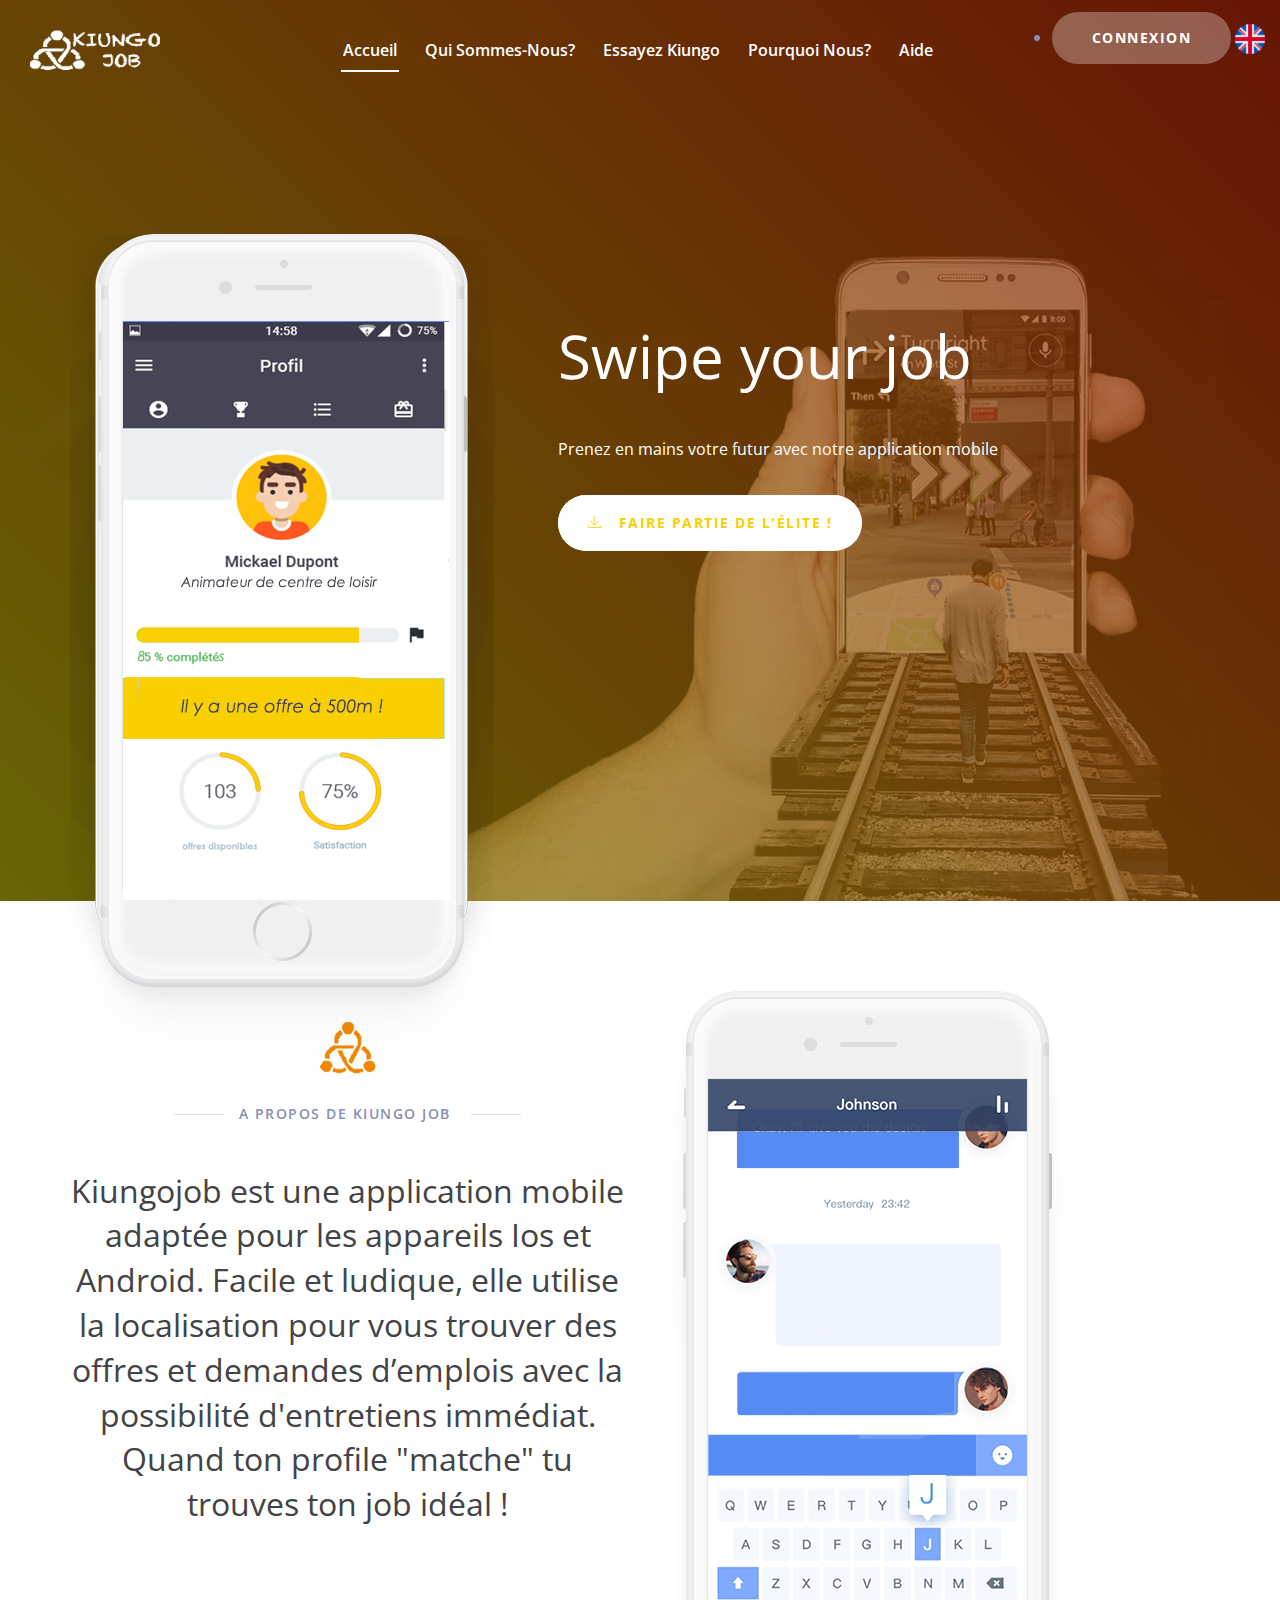
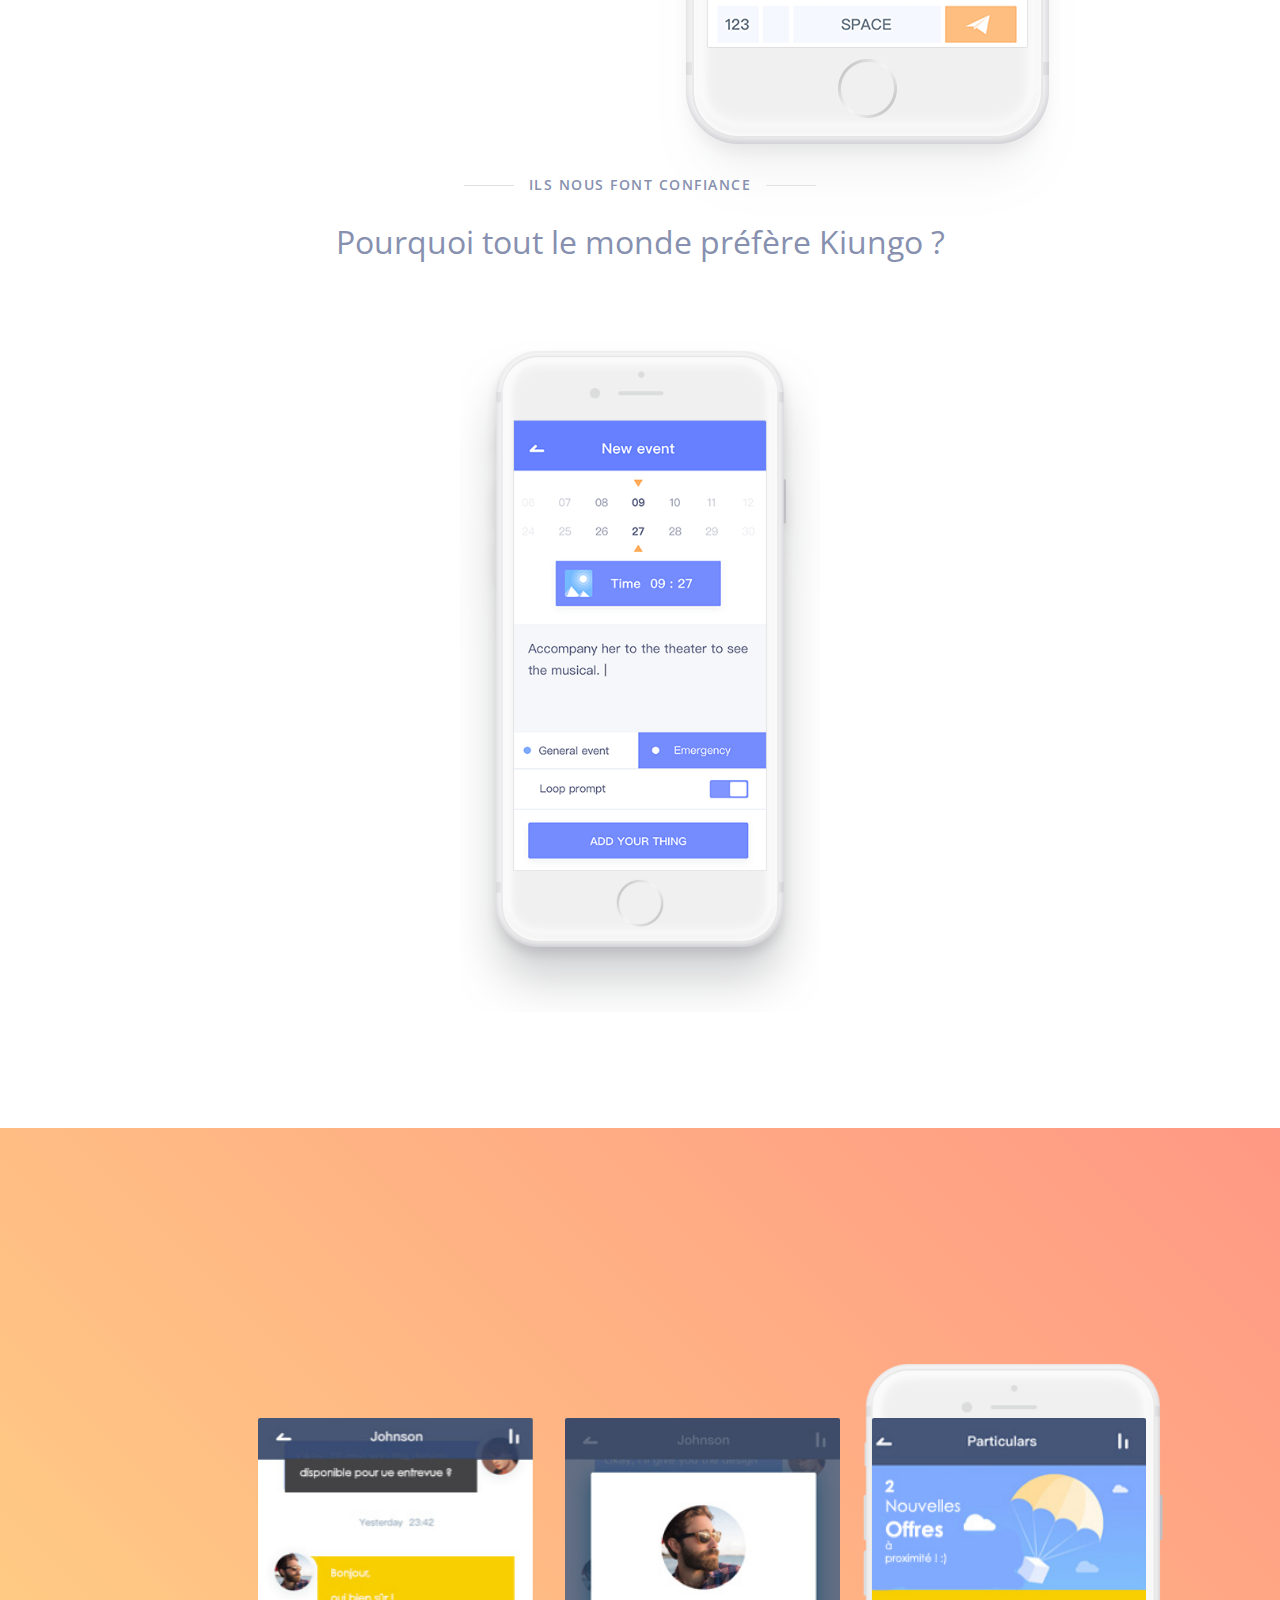
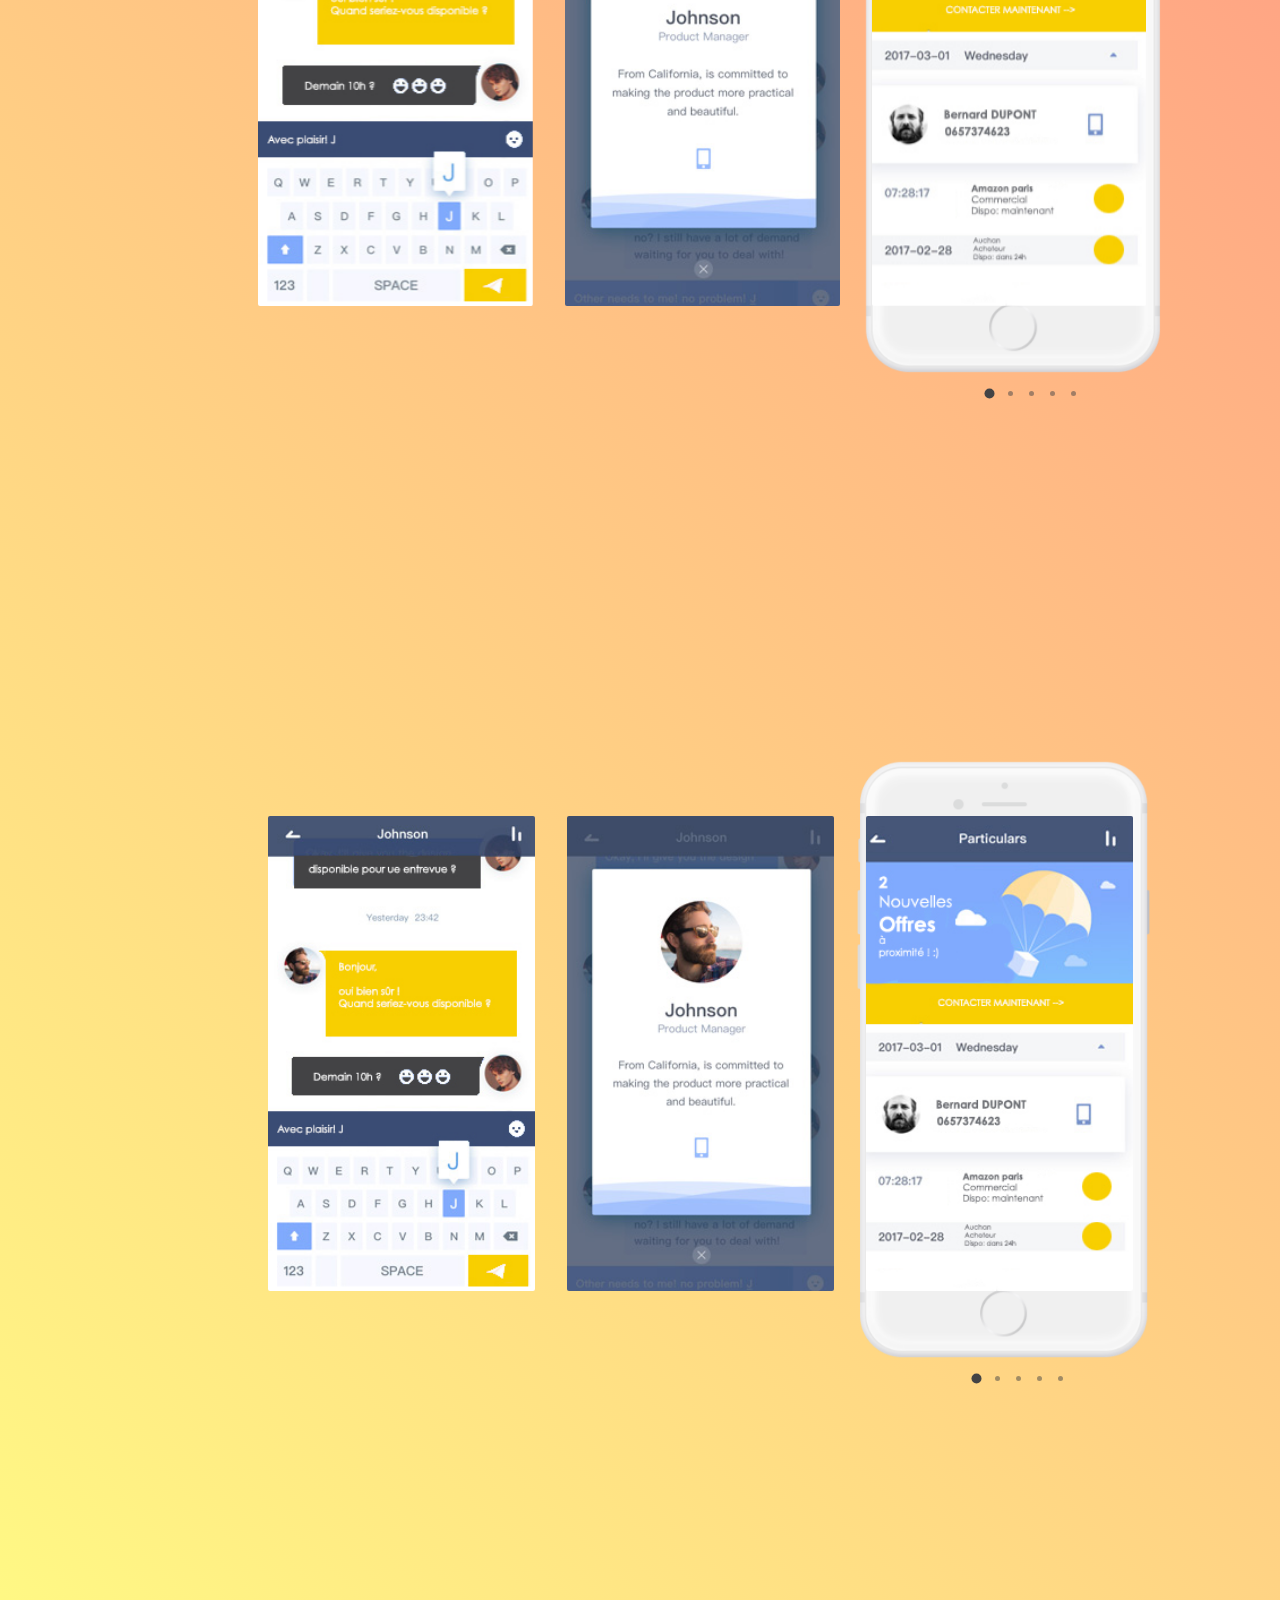
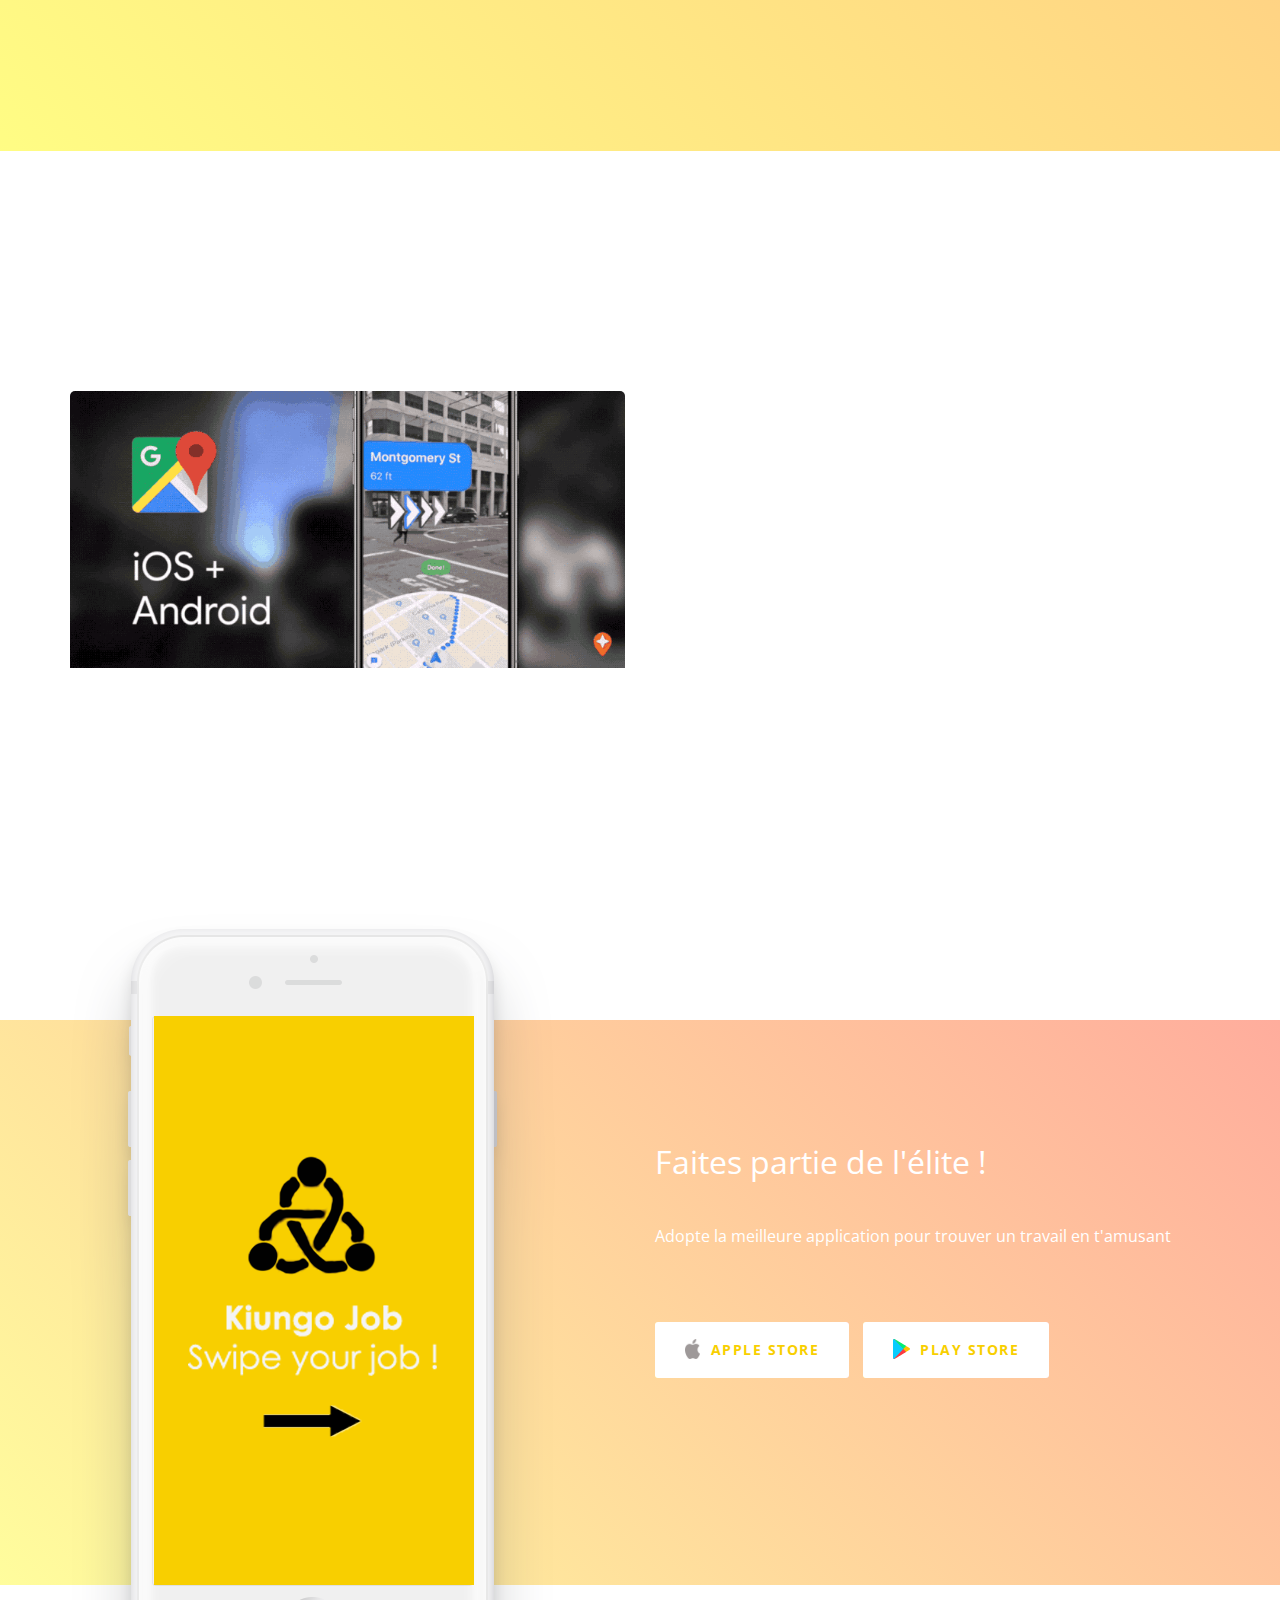
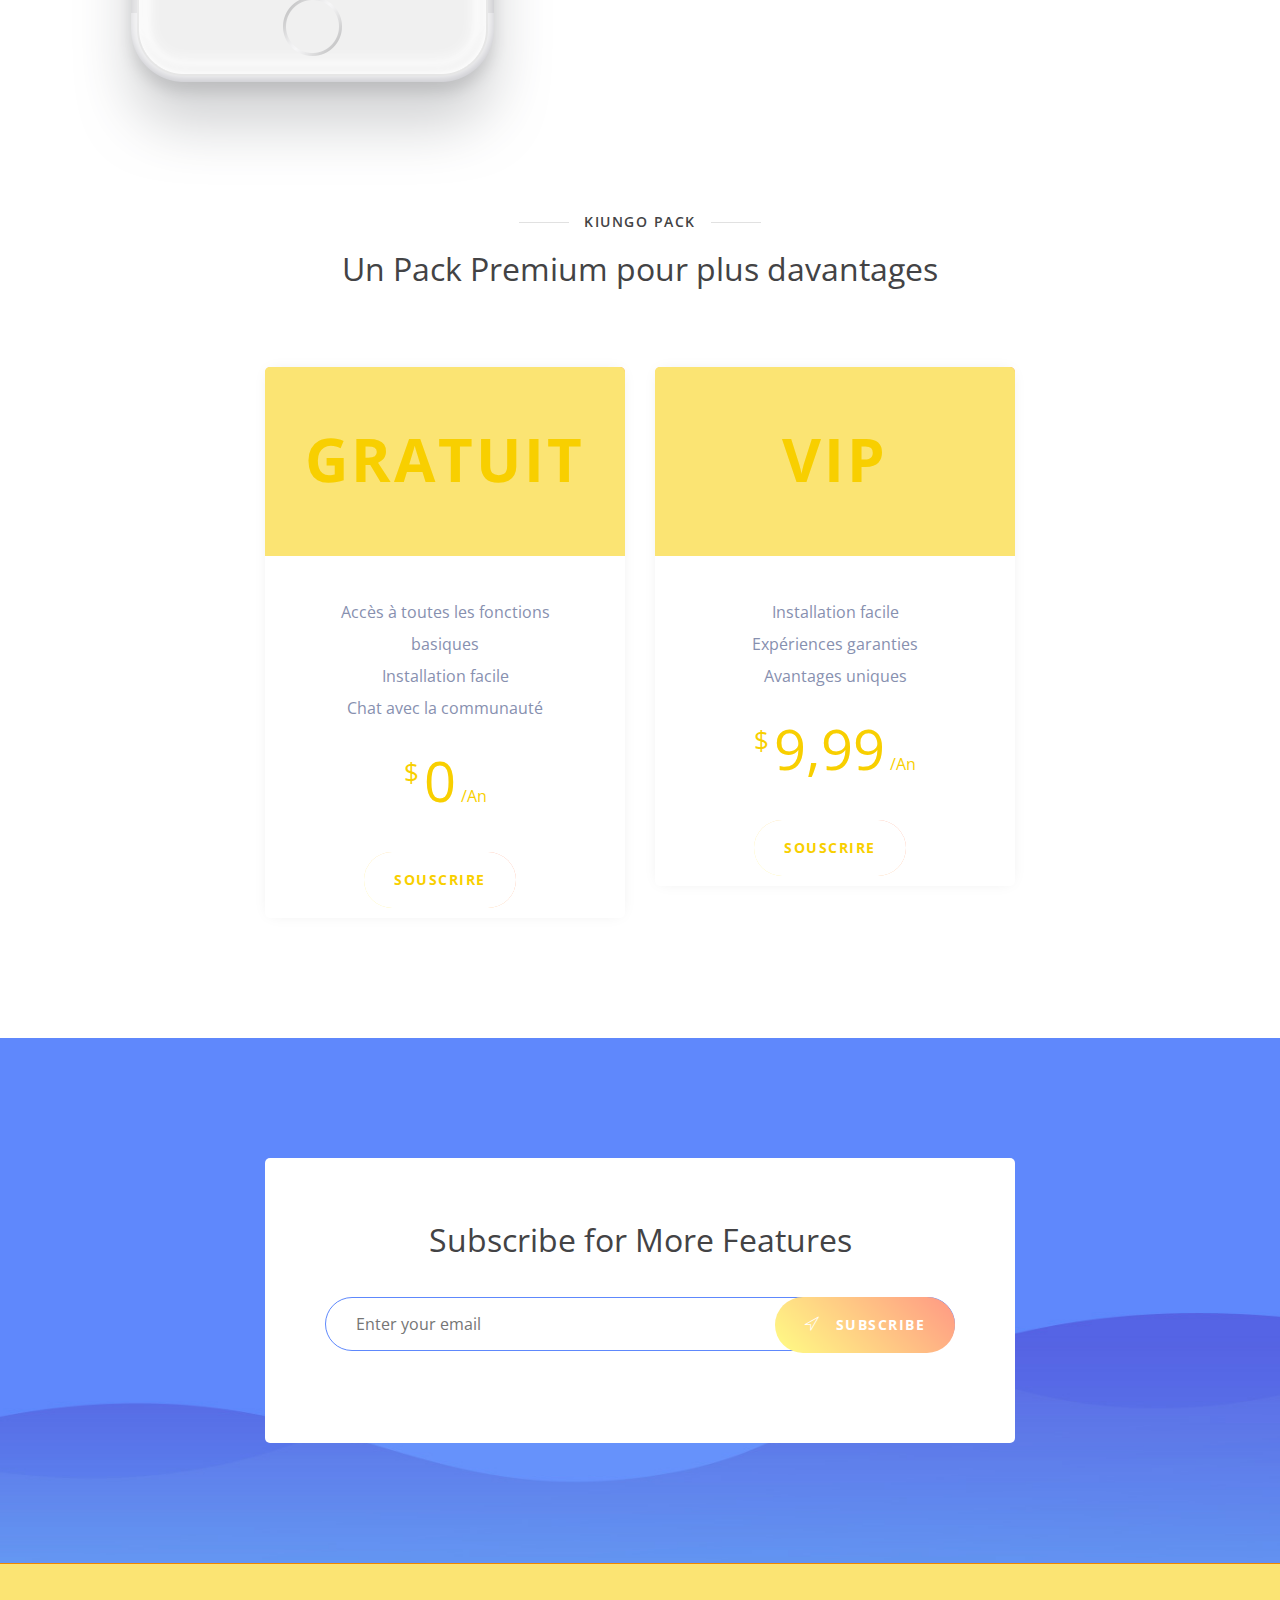
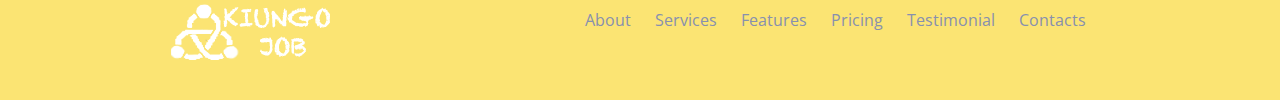
==== index.html @ 90caf76e "changes" ====
<!doctype html>
<html class="no-js" lang="zxx">

	<head>
		<meta charset="utf-8">
		<meta name="author" content="Sumon Rahman">
		<meta name="description" content="">
		<meta name="keywords" content="HTML,CSS,XML,JavaScript">
		<meta http-equiv="x-ua-compatible" content="ie=edge">
		<meta name="viewport" content="width=device-width, initial-scale=1.0">
		<!-- Title -->
		<title>Appy App Landing Template.</title>
		<!-- Place favicon.ico in the root directory -->
		<link rel="apple-touch-icon" href="images/apple-touch-icon.png">
		<link rel="shortcut icon" type="image/ico" href="images/favicon.ico" />
		<!-- Plugin-CSS -->
		<link rel="stylesheet" href="css/bootstrap.min.css">
		<link rel="stylesheet" href="css/owl.carousel.min.css">
		<link rel="stylesheet" href="css/linearicons.css">
		<link rel="stylesheet" href="css/magnific-popup.css">
		<link rel="stylesheet" href="css/animate.css">
		<!-- Main-Stylesheets -->
		<link rel="stylesheet" href="css/normalize.css">
		<link rel="stylesheet" href="styleV2.css">
		<link rel="stylesheet" href="css/responsive.css">
		<link rel="stylesheet" href="https://use.fontawesome.com/releases/v5.8.1/css/all.css" integrity="sha384-50oBUHEmvpQ+1lW4y57PTFmhCaXp0ML5d60M1M7uH2+nqUivzIebhndOJK28anvf" crossorigin="anonymous">

		<script src="js/vendor/modernizr-2.8.3.min.js"></script>
		<!--[if lt IE 9]>
<script src="//oss.maxcdn.com/html5shiv/3.7.2/html5shiv.min.js"></script>
<script src="//oss.maxcdn.com/respond/1.4.2/respond.min.js"></script>
<![endif]-->
	</head>

	<body data-spy="scroll" data-target=".mainmenu-area">
		<!-- Preloader-content -->
		<div class="preloader">
			<span><i class="lnr lnr-sun"></i></span>
		</div>
		<!-- MainMenu-Area -->
		<nav class="mainmenu-area" data-spy="affix" data-offset-top="200">
			<div class="container-fluid">
				<div class="navbar-header">
					<button type="button" class="navbar-toggle" data-toggle="collapse" data-target="#primary_menu">
						<span class="icon-bar"></span>
						<span class="icon-bar"></span>
						<span class="icon-bar"></span>
					</button>
					<a class="navbar-brand" href="#"><img src="images/logo.png" width=130 height=200 150px alt="Logo"></a>
				</div>
				<div class="collapse navbar-collapse" id="primary_menu">
					<ul class="nav navbar-nav mainmenu">
						<li class="active"><a href="#home_page">Accueil</a></li>
						<li><a href="#features_page">Qui sommes-nous?</a></li>
						<li><a href="#gallery_page">Essayez Kiungo</a></li>
						<li><a href="#price_page">Pourquoi nous?</a></li>
						<li><a href="#questions_page">Aide</a></li>
					</ul>
					<div class="right-button hidden-xs">
						<li><a href="#">Connexion</a>
							<img src="images/united-kingdom%E7%9A%84%E5%89%AF%E6%9C%AC.png" width=30 height=5 ></li>
					</div>
				</div>
			</div>
		</nav>
		<!-- MainMenu-Area-End -->
		<!-- Home-Area -->
		<header class="home-area overlay" id="home_page">
			<div class="container">
				<div class="row">
					<div class="col-xs-12 hidden-sm col-md-5">
						<figure class="mobile-image wow fadeInUp" data-wow-delay="0.2s">
							<img src="images/header-mobile.png" alt="">
						</figure>
					</div>
					<div class="col-xs-12 col-md-7">
						<div class="space-80 hidden-xs"></div>
						<h1 class="wow fadeInUp" data-wow-delay="0.4s"> Swipe your job </h1>
						<div class="space-20"></div>
						<div class="desc wow fadeInUp" data-wow-delay="0.6s">
							<p>Prenez en mains votre futur avec notre application mobile</p>
						</div>
						<div class="space-20"></div>
						<a href="#" class="bttn-white wow fadeInUp" data-wow-delay="0.8s"><i class="lnr lnr-download"></i> Faire partie de l'élite ! </a>
					</div>
				</div>
			</div>
		</header>
		<!-- Home-Area-End -->
		<!-- About-Area -->
		<!-- About-Area-End -->
		<!-- Progress-Area -->
		<section class="progress-area gray-bg" id="progress_page">
			<div class="container">
				<div class="row">
					<div class="col-xs-12 col-md-6">
						<div class="page-title section-padding">
							<div class="page-title text-center">
								<img src="images/about-logo.png" alt="About Logo">
								<div class="space-20"></div>
								<h5 class="title">A propos de Kiungo Job </h5>
								<div class="space-30"></div>
								<h3 class="blue-color">Kiungojob est une application mobile adaptée pour les appareils Ios et Android. 
									Facile et ludique, elle utilise la localisation pour vous trouver des offres et demandes d’emplois avec la possibilité d'entretiens immédiat.
									
									Quand ton profile "matche" tu trouves ton job idéal ! 
									
								</h3>
								<div class="space-20"></div>
							</div>
							<div class="space-10"></div>
							<div class="space-20"></div>
							<div class="desc wow fadeInUp" data-wow-delay="0.6s">
								<div class="text-center">
									<a href="#" class="bttn-default wow fadeInUp" data-wow-delay="0.8s">En savoir plus</a>
								</div>
							</div>
						</div>
					</div>
					<div class="col-xs-12 col-md-6">
						<figure class="mobile-image">
							<img src="images/progress-phone.png" alt="">
						</figure>
					</div>
				</div>
			</div>
		</section>
		<!-- Progress-Area-End -->
		
	
			
			<div class="container">
				<div class="row">
					<div class="col-xs-12 col-sm-8 col-sm-offset-2">
						<div class="page-title text-center">
							<h5 class="title">ILS NOUS FONT CONFIANCE</h5>
							<div class="space-10"></div>
							<h3>Pourquoi tout le monde préfère Kiungo ?</h3>
							<div class="space-60"></div>
						</div>
					</div>
				</div>
				<div class="row">
					<div class="col-xs-12 col-sm-6 col-md-4">
						<div class="service-box wow fadeInUp" data-wow-delay="0.2s">
							<div class="box-icon">
								<i class="lnr lnr-rocket"></i>
							</div>
							<h4>Plus rapide que l'éclair!</h4>
							<p>Kiungo Job te permet de trouver un emploi ou le futur employé de ton entreprise avec la possibilité d'entretien instantanné.</p>
						</div>
						<div class="space-60"></div>
						<div class="service-box wow fadeInUp" data-wow-delay="0.4s">
							<div class="box-icon">
								<i class="fas fa-tools"></i>
							</div>
							<h4>C'est pratique! </h4>
							<p>C'est une interface simplifiée qui permet aux entreprises et aux demandeurs d'emploi de matcher selon leur profil personnalisé !</p>
						</div>
						<div class="space-60"></div>
						<div class="service-box wow fadeInUp" data-wow-delay="0.6s">
							<div class="box-icon">
								<i class="fas fa-search-location"></i>
							</div>
							<h4>La géolocalisation</h4>
							<p>Tu t'inscris, on te géolocalise et dans les minutes qui suivent tu trouves le job qui correspond à ton souhait et à ta personnalité</p>
						</div>
						<div class="space-60"></div>
					</div>
					<div class="hidden-xs hidden-sm col-md-4">
						<figure class="mobile-image">
							<img src="images/feature-image.png" alt="Feature Photo">
						</figure>
					</div>
					<div class="col-xs-12 col-sm-6 col-md-4">
						<div class="service-box wow fadeInUp" data-wow-delay="0.2s">
							<div class="box-icon">
								<i class="lnr lnr-clock"></i>
							</div>
							<h4> Des notifications intelligentes</h4>
							<p> On te propose un suivi de la progression de tes recherches, ont te propose des rencontres pro et des séances de coaching personnalisées.</p>
						</div>
						<div class="space-60"></div>
						<div class="service-box wow fadeInUp" data-wow-delay="0.4s">
							<div class="box-icon">
								<i class="lnr lnr-laptop-phone"></i>
							</div>
							<h4>Une appli totalement responsive !</h4>
							<p>Notre appli est utilisable sur smartphone,tablette et ordinateur, C'est génial! </p>
						</div>
						<div class="space-60"></div>
						<div class="service-box wow fadeInUp" data-wow-delay="0.6s">
							<div class="box-icon">
								<i class="fas fa-gamepad"></i>
							</div>
							<h4>Ludique et simple ! </h4>
							<p>Bousculons les codes et sortons de l'habituelle ennuyeuse recherche d'emplois. Prenez du plaisir à trouver un emploi qui vous convient de manière amusante et simplifiée.</p>
						</div>
						<div class="space-60"></div>
					</div>
				</div>
			</div>
		
		<!-- Feature-Area-End -->
		<!-- Testimonial-Area -->

		<!-- Testimonial-Area-End -->
		<!-- Gallery-Area -->
		<section class="gallery-area section-padding" id="gallery_page">
			<div class="container-fluid">
				<div class="row">
					
					<div class="col-xs-12 col-md-10 col-md-offset-2">
						<div class="space-60 hidden visible-xs"></div>
						<div class="page-title">
							
							<h5 class="white-color title wow fadeInUp" data-wow-delay="0.2s">Pour toi</h5>
							<div class="space-10"></div>
							<h3 class="white-color wow fadeInUp" data-wow-delay="0.4s"> Pour toi demandeur d'emploi</h3>
						</div>
					
					
					<div class="col-xs-12 col-sm-11 gallery-slider">
						<div class="gallery-slide">
							<div class="item"><img src="images/gallery-1.jpg" alt=""></div>
							<div class="item"><img src="images/gallery-2.jpg" alt=""></div>
							<div class="item"><img src="images/gallery-3.jpg" alt=""></div>
							<div class="item"><img src="images/gallery-4.jpg" alt=""></div>
							<div class="item"><img src="images/gallery-1.jpg" alt=""></div>
							<div class="item"><img src="images/gallery-2.jpg" alt=""></div>
							<div class="item"><img src="images/gallery-3.jpg" alt=""></div>
							<div class="item"><img src="images/gallery-1.jpg" alt=""></div>
							<div class="item"><img src="images/gallery-2.jpg" alt=""></div>
							<div class="item"><img src="images/gallery-3.jpg" alt=""></div>
							<div class="item"><img src="images/gallery-4.jpg" alt=""></div>
							<div class="item"><img src="images/gallery-1.jpg" alt=""></div>
							<div class="item"><img src="images/gallery-2.jpg" alt=""></div>
							<div class="item"><img src="images/gallery-3.jpg" alt=""></div>
						</div>
					</div>
					<div class="col-xs-12 col-md-10 col-md-offset-1">
						<div class="space-60 hidden visible-xs"></div>
						
						<div class="space-20"></div>
						<div class="desc wow fadeInUp" data-wow-delay="0.6s">
							<p> Quel que soit le type d'emploi que tu rechrches, Kiungo Job est fait pour toi!
							Il te suffit de te faire connaître! Présente-toi sous ton meilleur jour: sportif? Musicien ? Danseur? Fan de Harry Potter? Dis-nous tout sur toi afin de maximisertes chances d'être choisi pour qui tu es et ce que tu sais faire.</p>
						</div>
						<div class="space-50"></div>
						<a href="#" class="bttn-default wow fadeInUp" data-wow-delay="0.8s"> En savoir plus </a>
					</div>
				</div>
			</div>
			
			<!-- Gallery-Area -->
		
			<div class="container-fluid">
				<div class="row">
					
					<div class="col-xs-12 col-md-10 col-md-offset-2">
						<div class="space-60 hidden visible-xs"></div>
						<div class="page-title">
							
							<h5 class="white-color title wow fadeInUp" data-wow-delay="0.2s">Pour vous </h5>
							<div class="space-10"></div>
							<h3 class="white-color wow fadeInUp" data-wow-delay="0.4s"> Pour vous, entreprises en recherche de la perle rare</h3>
						</div>
					</div>
						
						
						<div class="col-xs-12 col-md-10 col-md-offset-2">
						<div class="space-60 hidden visible-xs"></div>
							
						
							
					<div class="col-xs-12 col-sm-11 gallery-slider">
						<div class="gallery-slide">
							<div class="item"><img src="images/gallery-1.jpg" alt=""></div>
							<div class="item"><img src="images/gallery-2.jpg" alt=""></div>
							<div class="item"><img src="images/gallery-3.jpg" alt=""></div>
							<div class="item"><img src="images/gallery-4.jpg" alt=""></div>
							<div class="item"><img src="images/gallery-1.jpg" alt=""></div>
							<div class="item"><img src="images/gallery-2.jpg" alt=""></div>
							<div class="item"><img src="images/gallery-3.jpg" alt=""></div>
							<div class="item"><img src="images/gallery-1.jpg" alt=""></div>
							<div class="item"><img src="images/gallery-2.jpg" alt=""></div>
							<div class="item"><img src="images/gallery-3.jpg" alt=""></div>
							<div class="item"><img src="images/gallery-4.jpg" alt=""></div>
							<div class="item"><img src="images/gallery-1.jpg" alt=""></div>
							<div class="item"><img src="images/gallery-2.jpg" alt=""></div>
							<div class="item"><img src="images/gallery-3.jpg" alt=""></div>
						</div>
					</div>
					<div class="col-xs-12 col-md-10 col-md-offset-1">
						<div class="space-60 hidden visible-xs"></div>
						
						<div class="space-20"></div>
						<div class="desc wow fadeInUp" data-wow-delay="0.6s">
							<p> Vous cherchez un employé pour un long ou court terme ? Kiungo Job vous propose de mettre en avant votre entreprise et de remplir des fiches de postes claires et amusantes qui permettront aux recheurs d'emploi de matcher avec vous. </p>
						</div>
						<div class="space-50"></div>
						<a href="#" class="bttn-default wow fadeInUp" data-wow-delay="0.8s"> En savoir plus </a>
					</div>
				</div>
			</div>
			</div>
			</div>
				
		</section>
		<!-- Gallery-Area-End -->
			
	<!-- Feature-Area -->
		<section class="feature-area section-padding-top" id="features_page">
			
			<!-- Video-Area -->
		<section class="video-area section-padding">
			<div class="container">
				<div class="row">
					<div class="col-xs-12 col-md-6">
						
						
						<div class="video-photo">
							
							<img src="images/Google-Maps-R%C3%A9alit%C3%A9-augment%C3%A9e.gif" alt="">
						<img src="images/film.mp4" alt="">
							
						</div>
					</div>
					<div class="col-xs-12 col-md-5 col-md-offset-1">
						<div class="space-60 hidden visible-xs"></div>
						<div class="page-title">
							<h5 class="title wow fadeInUp" data-wow-delay="0.2s"> Mais où est-tu ?</h5>
							<div class="space-10"></div>
							<h3 class="dark-color wow fadeInUp" data-wow-delay="0.4s">La Géologolisation</h3>
							<div class="space-20"></div>
							<div class="desc wow fadeInUp" data-wow-delay="0.6s">
								<p> Quand tu tu t'inscris sur KiungoJob, la géolocalisation te permettra de déterminer rapidement s'il y a une offre d'emploi située dans ton périmètre. Nous fournissons également les mêmes services pour les entreprises, en leur permettant de trouver rapidement leur futurs perle rare pour répondre à leurs besoins le plus rapidement possible.</p>

							</div>
							<div class="space-50"></div>
							<div class="text-center">
								<a href="#" class="bttn-default wow fadeInUp" data-wow-delay="0.8s">En Savoir Plus</a>
							</div>
						</div>
					</div>
				</div>
			</div>
		</section>
		<!-- Video-Area-End -->
			
		<!-- Gallery-Area-End -->
		
		
		
		<!-- How-To-Use-End -->
		<!-- Download-Area -->
		<div class="download-area overlay">
			<div class="container">
				<div class="row">
					<div class="col-xs-12 col-sm-6 hidden-sm">
						<figure class="mobile-image">
							<img src="images/download-image.png" alt="">
						</figure>
					</div>
					<div class="col-xs-12 col-md-6 section-padding">
						<h3 class="white-color">Faites partie de l'élite !</h3>
						<div class="space-20"></div>
						<p> Adopte la meilleure application pour trouver un travail en t'amusant</p>
						<div class="space-60"></div>
						<a href="#" class="bttn-white sq"><img src="images/apple-icon.png" alt="apple icon"> Apple Store</a>
						<a href="#" class="bttn-white sq"><img src="images/play-store-icon.png" alt="Play Store Icon"> Play Store</a>
					</div>
				</div>
			</div>
		</div>
		<!-- Download-Area-End -->
		<!--Price-Area -->
		<section class="section-padding price-area" id="price_page">
			<div class="container">
				<div class="row">
					<div class="col-xs-12">
						<div class="page-title text-center">
							<h5 class="title">Kiungo Pack</h5>
							<h3 class="dark-color">Un Pack Premium pour plus davantages</h3>
							<div class="space-60"></div>
						</div>
					</div>
				</div>
				<div class="row">
					<div class="col-sm-2"></div>
					<div class="col-xs-12 col-sm-4">
						<div class="price-box">
							<div class="price-header">
								<div class="price-icon">
									<span class="far fa-smile-wink"></span>
								</div>
								<h4 class="upper">Gratuit</h4>
							</div>
							<div class="price-body">
								<ul>
									<li>Accès à toutes les fonctions basiques</li>
									<li>Installation facile</li>
									<li>Chat avec la communauté</li>
								</ul>
							</div>
							<div class="price-rate">
								<sup>&#36;</sup> <span class="rate">0</span> <small>/An</small>
							</div>
							<a href="#" class="bttn-white">Souscrire</a>
						</div>
					</div>
					<div class="space-30 hidden visible-xs"></div>
					<div class="col-xs-12 col-sm-4">
						<div class="price-box">
							<div class="price-header">
								<div class="price-icon">
									<span class="fas fa-crown"></span>
								</div>
								<h4 class="upper">VIP</h4>
							</div>
							<div class="price-body">
								<ul>
									<li>Installation facile</li>
									<li>Expériences garanties</li>
									<li>Avantages uniques</li>
								</ul>
							</div>
							<div class="price-rate">
								<sup>&#36;</sup> <span class="rate">9,99</span> <small>/An</small>
							</div>
							<a href="#" class="bttn-white">Souscrire</a>
						</div>
					</div>
					<div class="space-30 hidden visible-xs"></div>
					<div class="col-sm-2"></div>
				</div>
			</div>

		</section>    
		<!--Questions-Area-End -->
		<!-- Subscribe-Form -->
		<div class="subscribe-area section-padding">
			<div class="container">
				<div class="row">
					<div class="col-xs-12 col-sm-8 col-sm-offset-2">
						<div class="subscribe-form text-center">
							<h3 class="blue-color">Subscribe for More Features</h3>
							<div class="space-20"></div>
							<form id="mc-form">
								<input type="email" class="control" placeholder="Enter your email" required="required" id="mc-email">
								<button class="bttn-white active" type="submit"><span class="lnr lnr-location"></span> Subscribe</button>
								<label class="mt10" for="mc-email"></label>
							</form>
						</div>
					</div>
				</div>
			</div>
		</div>
		<!-- Subscribe-Form-Area -->
		<!-- Footer-Area -->
		<footer class="footer-area" id="contact_page">
			<!-- Footer-Bootom -->
			<div class="footer-bottom">
				<div class="container">
					<div class="row">
						<div class="col-xs-12 col-md-4">
							<img src="images/logo.png">
						</div>
						<div class="col-xs-12 col-md-8">
							<div class="footer-menu">
								<ul>
									<li><a href="#">About</a></li>
									<li><a href="#">Services</a></li>
									<li><a href="#">Features</a></li>
									<li><a href="#">Pricing</a></li>
									<li><a href="#">Testimonial</a></li>
									<li><a href="#">Contacts</a></li>
								</ul>
							</div>
						</div>
					</div>
				</div>
			</div>
			<!-- Footer-Bootom-End -->
		</footer>
		<!-- Footer-Area-End -->
		<!--Vendor-JS-->
		<script src="js/vendor/jquery-1.12.4.min.js"></script>
		<script src="js/vendor/jquery-ui.js"></script>
		<script src="js/vendor/bootstrap.min.js"></script>
		<!--Plugin-JS-->
		<script src="js/owl.carousel.min.js"></script>
		<script src="js/contact-form.js"></script>
		<script src="js/ajaxchimp.js"></script>
		<script src="js/scrollUp.min.js"></script>
		<script src="js/magnific-popup.min.js"></script>
		<script src="js/wow.min.js"></script>
		<!--Main-active-JS-->
		<script src="js/main.js"></script>
	</body>
</html>
---- css/linearicons.css ----
@font-face {
	font-family: 'Linearicons-Free';
	src:url('../fonts/Linearicons-Free.eot?w118d');
	src:url('../fonts/Linearicons-Free.eot?#iefixw118d') format('embedded-opentype'),
		url('../fonts/Linearicons-Free.woff2?w118d') format('woff2'),
		url('../fonts/Linearicons-Free.woff?w118d') format('woff'),
		url('../fonts/Linearicons-Free.ttf?w118d') format('truetype'),
		url('../fonts/Linearicons-Free.svg?w118d#Linearicons-Free') format('svg');
	font-weight: normal;
	font-style: normal;
}

.lnr {
	font-family: 'Linearicons-Free';
	speak: none;
	font-style: normal;
	font-weight: normal;
	font-variant: normal;
	text-transform: none;
	line-height: 1;

	/* Better Font Rendering =========== */
	-webkit-font-smoothing: antialiased;
	-moz-osx-font-smoothing: grayscale;
}

.lnr-home:before {
	content: "\e800";
}
.lnr-apartment:before {
	content: "\e801";
}
.lnr-pencil:before {
	content: "\e802";
}
.lnr-magic-wand:before {
	content: "\e803";
}
.lnr-drop:before {
	content: "\e804";
}
.lnr-lighter:before {
	content: "\e805";
}
.lnr-poop:before {
	content: "\e806";
}
.lnr-sun:before {
	content: "\e807";
}
.lnr-moon:before {
	content: "\e808";
}
.lnr-cloud:before {
	content: "\e809";
}
.lnr-cloud-upload:before {
	content: "\e80a";
}
.lnr-cloud-download:before {
	content: "\e80b";
}
.lnr-cloud-sync:before {
	content: "\e80c";
}
.lnr-cloud-check:before {
	content: "\e80d";
}
.lnr-database:before {
	content: "\e80e";
}
.lnr-lock:before {
	content: "\e80f";
}
.lnr-cog:before {
	content: "\e810";
}
.lnr-trash:before {
	content: "\e811";
}
.lnr-dice:before {
	content: "\e812";
}
.lnr-heart:before {
	content: "\e813";
}
.lnr-star:before {
	content: "\e814";
}
.lnr-star-half:before {
	content: "\e815";
}
.lnr-star-empty:before {
	content: "\e816";
}
.lnr-flag:before {
	content: "\e817";
}
.lnr-envelope:before {
	content: "\e818";
}
.lnr-paperclip:before {
	content: "\e819";
}
.lnr-inbox:before {
	content: "\e81a";
}
.lnr-eye:before {
	content: "\e81b";
}
.lnr-printer:before {
	content: "\e81c";
}
.lnr-file-empty:before {
	content: "\e81d";
}
.lnr-file-add:before {
	content: "\e81e";
}
.lnr-enter:before {
	content: "\e81f";
}
.lnr-exit:before {
	content: "\e820";
}
.lnr-graduation-hat:before {
	content: "\e821";
}
.lnr-license:before {
	content: "\e822";
}
.lnr-music-note:before {
	content: "\e823";
}
.lnr-film-play:before {
	content: "\e824";
}
.lnr-camera-video:before {
	content: "\e825";
}
.lnr-camera:before {
	content: "\e826";
}
.lnr-picture:before {
	content: "\e827";
}
.lnr-book:before {
	content: "\e828";
}
.lnr-bookmark:before {
	content: "\e829";
}
.lnr-user:before {
	content: "\e82a";
}
.lnr-users:before {
	content: "\e82b";
}
.lnr-shirt:before {
	content: "\e82c";
}
.lnr-store:before {
	content: "\e82d";
}
.lnr-cart:before {
	content: "\e82e";
}
.lnr-tag:before {
	content: "\e82f";
}
.lnr-phone-handset:before {
	content: "\e830";
}
.lnr-phone:before {
	content: "\e831";
}
.lnr-pushpin:before {
	content: "\e832";
}
.lnr-map-marker:before {
	content: "\e833";
}
.lnr-map:before {
	content: "\e834";
}
.lnr-location:before {
	content: "\e835";
}
.lnr-calendar-full:before {
	content: "\e836";
}
.lnr-keyboard:before {
	content: "\e837";
}
.lnr-spell-check:before {
	content: "\e838";
}
.lnr-screen:before {
	content: "\e839";
}
.lnr-smartphone:before {
	content: "\e83a";
}
.lnr-tablet:before {
	content: "\e83b";
}
.lnr-laptop:before {
	content: "\e83c";
}
.lnr-laptop-phone:before {
	content: "\e83d";
}
.lnr-power-switch:before {
	content: "\e83e";
}
.lnr-bubble:before {
	content: "\e83f";
}
.lnr-heart-pulse:before {
	content: "\e840";
}
.lnr-construction:before {
	content: "\e841";
}
.lnr-pie-chart:before {
	content: "\e842";
}
.lnr-chart-bars:before {
	content: "\e843";
}
.lnr-gift:before {
	content: "\e844";
}
.lnr-diamond:before {
	content: "\e845";
}
.lnr-linearicons:before {
	content: "\e846";
}
.lnr-dinner:before {
	content: "\e847";
}
.lnr-coffee-cup:before {
	content: "\e848";
}
.lnr-leaf:before {
	content: "\e849";
}
.lnr-paw:before {
	content: "\e84a";
}
.lnr-rocket:before {
	content: "\e84b";
}
.lnr-briefcase:before {
	content: "\e84c";
}
.lnr-bus:before {
	content: "\e84d";
}
.lnr-car:before {
	content: "\e84e";
}
.lnr-train:before {
	content: "\e84f";
}
.lnr-bicycle:before {
	content: "\e850";
}
.lnr-wheelchair:before {
	content: "\e851";
}
.lnr-select:before {
	content: "\e852";
}
.lnr-earth:before {
	content: "\e853";
}
.lnr-smile:before {
	content: "\e854";
}
.lnr-sad:before {
	content: "\e855";
}
.lnr-neutral:before {
	content: "\e856";
}
.lnr-mustache:before {
	content: "\e857";
}
.lnr-alarm:before {
	content: "\e858";
}
.lnr-bullhorn:before {
	content: "\e859";
}
.lnr-volume-high:before {
	content: "\e85a";
}
.lnr-volume-medium:before {
	content: "\e85b";
}
.lnr-volume-low:before {
	content: "\e85c";
}
.lnr-volume:before {
	content: "\e85d";
}
.lnr-mic:before {
	content: "\e85e";
}
.lnr-hourglass:before {
	content: "\e85f";
}
.lnr-undo:before {
	content: "\e860";
}
.lnr-redo:before {
	content: "\e861";
}
.lnr-sync:before {
	content: "\e862";
}
.lnr-history:before {
	content: "\e863";
}
.lnr-clock:before {
	content: "\e864";
}
.lnr-download:before {
	content: "\e865";
}
.lnr-upload:before {
	content: "\e866";
}
.lnr-enter-down:before {
	content: "\e867";
}
.lnr-exit-up:before {
	content: "\e868";
}
.lnr-bug:before {
	content: "\e869";
}
.lnr-code:before {
	content: "\e86a";
}
.lnr-link:before {
	content: "\e86b";
}
.lnr-unlink:before {
	content: "\e86c";
}
.lnr-thumbs-up:before {
	content: "\e86d";
}
.lnr-thumbs-down:before {
	content: "\e86e";
}
.lnr-magnifier:before {
	content: "\e86f";
}
.lnr-cross:before {
	content: "\e870";
}
.lnr-menu:before {
	content: "\e871";
}
.lnr-list:before {
	content: "\e872";
}
.lnr-chevron-up:before {
	content: "\e873";
}
.lnr-chevron-down:before {
	content: "\e874";
}
.lnr-chevron-left:before {
	content: "\e875";
}
.lnr-chevron-right:before {
	content: "\e876";
}
.lnr-arrow-up:before {
	content: "\e877";
}
.lnr-arrow-down:before {
	content: "\e878";
}
.lnr-arrow-left:before {
	content: "\e879";
}
.lnr-arrow-right:before {
	content: "\e87a";
}
.lnr-move:before {
	content: "\e87b";
}
.lnr-warning:before {
	content: "\e87c";
}
.lnr-question-circle:before {
	content: "\e87d";
}
.lnr-menu-circle:before {
	content: "\e87e";
}
.lnr-checkmark-circle:before {
	content: "\e87f";
}
.lnr-cross-circle:before {
	content: "\e880";
}
.lnr-plus-circle:before {
	content: "\e881";
}
.lnr-circle-minus:before {
	content: "\e882";
}
.lnr-arrow-up-circle:before {
	content: "\e883";
}
.lnr-arrow-down-circle:before {
	content: "\e884";
}
.lnr-arrow-left-circle:before {
	content: "\e885";
}
.lnr-arrow-right-circle:before {
	content: "\e886";
}
.lnr-chevron-up-circle:before {
	content: "\e887";
}
.lnr-chevron-down-circle:before {
	content: "\e888";
}
.lnr-chevron-left-circle:before {
	content: "\e889";
}
.lnr-chevron-right-circle:before {
	content: "\e88a";
}
.lnr-crop:before {
	content: "\e88b";
}
.lnr-frame-expand:before {
	content: "\e88c";
}
.lnr-frame-contract:before {
	content: "\e88d";
}
.lnr-layers:before {
	content: "\e88e";
}
.lnr-funnel:before {
	content: "\e88f";
}
.lnr-text-format:before {
	content: "\e890";
}
.lnr-text-format-remove:before {
	content: "\e891";
}
.lnr-text-size:before {
	content: "\e892";
}
.lnr-bold:before {
	content: "\e893";
}
.lnr-italic:before {
	content: "\e894";
}
.lnr-underline:before {
	content: "\e895";
}
.lnr-strikethrough:before {
	content: "\e896";
}
.lnr-highlight:before {
	content: "\e897";
}
.lnr-text-align-left:before {
	content: "\e898";
}
.lnr-text-align-center:before {
	content: "\e899";
}
.lnr-text-align-right:before {
	content: "\e89a";
}
.lnr-text-align-justify:before {
	content: "\e89b";
}
.lnr-line-spacing:before {
	content: "\e89c";
}
.lnr-indent-increase:before {
	content: "\e89d";
}
.lnr-indent-decrease:before {
	content: "\e89e";
}
.lnr-pilcrow:before {
	content: "\e89f";
}
.lnr-direction-ltr:before {
	content: "\e8a0";
}
.lnr-direction-rtl:before {
	content: "\e8a1";
}
.lnr-page-break:before {
	content: "\e8a2";
}
.lnr-sort-alpha-asc:before {
	content: "\e8a3";
}
.lnr-sort-amount-asc:before {
	content: "\e8a4";
}
.lnr-hand:before {
	content: "\e8a5";
}
.lnr-pointer-up:before {
	content: "\e8a6";
}
.lnr-pointer-right:before {
	content: "\e8a7";
}
.lnr-pointer-down:before {
	content: "\e8a8";
}
.lnr-pointer-left:before {
	content: "\e8a9";
}
---- styleV2.css ----
/*-----------------------------------------------------------------------------------
Template Name: Appy HTML5 Template,
Template URI: http://www.themectg.com
Description: This is html5 template
Author: Ashekur Rahman Hridoy
Author URI: http://www.facebook.com/ashekur.rahman.hridoy
Version: 1.0
-----------------------------------------------------------------------------------
CSS INDEX
===================
1. Google font
2. Theme Default CSS
3. Button-Style
4. Helper-Classes
5. MainMenu-Area
6. Page-Title
7. Home-Area
8. Progress-Area
9. Video-Area
10. Feature-Area
11. Service-Box
12. Testimonial-Area
13. Gallery-Area
14. Download-Area
15. Price-Area
16. Questions-area
17. Subscribe-Form
18. Footer-Area
19. ScrollUp-Button
20. Blog-Post
21. Pagination
22. Comment-Respond
23. Form-Stype
-----------------------------------------------------------------------------------*/

/*-----------------
1. Google font
------------------*/

@import url('https://fonts.googleapis.com/css?family=Open+Sans:300,400,400i,600,700,800');

/*-------------------
2. Theme Default CSS
--------------------*/

* {
    outline: none;
}

a {
    text-decoration: none;
    outline: none;
    -webkit-transition: 0.4s;
    -o-transition: 0.4s;
    transition: 0.4s;
    color: #333333;
}

input:focus,
button:focus,
a:focus,
a:hover {
    text-decoration: none;
    outline: none;
    color: #F08700;
}

img {
    max-width: 100%;
    height: auto;
}

h1,
h2,
h3,
h4,
h5,
h6 {
    margin: 0 0 15px;
    font-weight: 400;
    line-height: 1.4em;
}

h1 {
    font-size: 60px;
}

h2 {
    font-size: 50px;
}

h3 {
    font-size: 32px;
}

html,
body {
    height: 100%
}

body {
    font-family: 'Open Sans', sans-serif;
    font-weight: 400;
    font-size: 16px;
    line-height: 32px;
    color: #8790af;
}


/* Remove Chrome Input Field's Unwanted Yellow Background Color */

input:-webkit-autofill,
input:-webkit-autofill:hover,
input:-webkit-autofill:focus {
    -webkit-box-shadow: 0 0 0px 1000px white inset !important;
}

/*-- 3. Button-Style --*/

.bttn-white {
    position: relative;
    background: rgb(255, 100, 10);
    background: -webkit-linear-gradient(45deg, rgba(255, 250, 10, 0.5) 0%, rgba(255, 50, 10, 0.5) 100%);
    background: -o-linear-gradient(45deg, rgba(255, 250, 10, 0.5) 0%, rgba(255, 50, 10, 0.5) 100%);
    background: linear-gradient(45deg, rgba(255, 250, 10, 0.5) 0%, rgba(255, 50, 10, 0.5) 100%);
    filter: progid:DXImageTransform.Microsoft.gradient( startColorstr='#F08700', endColorstr='#F8CF00', GradientType=1);
    overflow: hidden;
    z-index: 1;
    margin-right: 10px;
    border: none;
}

.bttn-white img {
    height: 20px;
    margin-right: 5px;
    margin-top: -5px;
    display: inline-block;
}



.bttn-white:before {
    content: "";
    position: absolute;
    left: 0;
    top: 0;
    width: 100%;
    height: 100%;
    background-color: #ffffff;
    z-index: -1;
    -webkit-transition: 0.3s;
    -o-transition: 0.3s;
    transition: 0.3s;
    opacity: 1;
}

.bttn-white.active,
.bttn-white:hover {
    color: #ffffff;
}

.bttn-white.active:before,
.bttn-white:hover:before {
    opacity: 0;
}

.bttn-default,
.bttn-white {
    padding: 12px 30px;
    background-color: #ffffff;
    display: inline-block;
    color: #F8CF00;
    text-transform: uppercase;
    border-radius: 50px;
    letter-spacing: 1.5px;
    font-weight: 700;
    font-size: 14px;
    -webkit-transition: 0.3s;
    -o-transition: 0.3s;
    transition: 0.3s;
    border: none;
}

.bttn-default .lnr,
.bttn-white .lnr {
    margin-right: 10px;
}


.bttn-default {
    padding: 12px 40px;
    /* Permalink - use to edit and share this gradient: http://colorzilla.com/gradient-editor/#482cbf+0,6ac6f0+100 */
    background: rgb(255, 100, 10);
    /* Old browsers */
    /* FF3.6-15 */
    background: -webkit-linear-gradient(45deg, rgba(255, 250, 10, 0.5) 0%, rgba(255, 50, 10, 0.5) 100%);
    /* Chrome10-25,Safari5.1-6 */
    background: -o-linear-gradient(45deg, rgba(255, 250, 10, 0.5) 0%, rgba(255, 50, 10, 0.5) 100%);
    background: linear-gradient(45deg, rgba(255, 250, 10, 0.5) 0%, rgba(255, 50, 10, 0.5) 100%);
    /* W3C, IE10+, FF16+, Chrome26+, Opera12+, Safari7+ */
    filter: progid:DXImageTransform.Microsoft.gradient( startColorstr='#F08700', endColorstr='#F8CF00', GradientType=1);
    color: #ffffff;
    -webkit-box-shadow: 0 0 0 0 rgba(0, 0, 0, 0.1);
    box-shadow: 0 0 0 0 rgba(0, 0, 0, 0.1);
    -webkit-transform: translateY(0);
    -ms-transform: translateY(0);
    transform: translateY(0);
}

.bttn-default:hover {
    color: #ffffff;
    -webkit-box-shadow: 0 25px 50px -20px rgba(0, 0, 0, 0.6);
    box-shadow: 0 25px 50px -20px rgba(0, 0, 0, 0.6);
    -webkit-transform: translateY(-5px);
    -ms-transform: translateY(-5px);
    transform: translateY(-5px);
}

.sq {
    border-radius: 3px !important;
}


/*-- 4. Helper-Classes --*/

.section-padding-top {
    padding-top: 120px;
}

.section-padding {
    padding-top: 120px;
    padding-bottom: 120px;
}

.upper {
    text-transform: uppercase;
}

.angle,
.overlay {
    position: relative;
    z-index: 1;
}

.overlay:before {
    content: "";
    position: absolute;
    left: 0;
    top: 0;
    width: 100%;
    height: 100%;
    /* Permalink - use to edit and share this gradient: http://colorzilla.com/gradient-editor/#482cbf+0,6ac6f0+100 */
    background: rgb(255, 100, 10);
    /* Old browsers */
    /* FF3.6-15 */
    background: -webkit-linear-gradient(45deg, rgba(255, 250, 10, 0.5) 0%, rgba(255, 50, 10, 0.5) 100%);
    /* Chrome10-25,Safari5.1-6 */
    background: -o-linear-gradient(45deg, rgba(255, 250, 10, 0.5) 0%, rgba(255, 50, 10, 0.5) 100%);
    background: linear-gradient(45deg, rgba(255, 250, 10, 0.5) 0%, rgba(255, 50, 10, 0.5) 100%);
    /* W3C, IE10+, FF16+, Chrome26+, Opera12+, Safari7+ */
    filter: progid:DXImageTransform.Microsoft.gradient( startColorstr='#F08700', endColorstr='#F8CF00', GradientType=1);
    opacity: 0.8;
    /* IE6-9 fallback on horizontal gradient */
    z-index: -2;
}

.angle:after {
    content: "";
    position: absolute;
    left: 0;
    bottom: 0;
    width: 100%;
    height: 150px;
    background: rgba(0, 0, 0, 0) -webkit-linear-gradient(left bottom, #ffffff 50%, transparent 50%) repeat scroll 0 0;
    background: rgba(0, 0, 0, 0) -webkit-gradient(linear, left bottom, right top, color-stop(50%, #ffffff), color-stop(50%, transparent)) repeat scroll 0 0;
    background: rgba(0, 0, 0, 0) -o-linear-gradient(left bottom, #ffffff 50%, transparent 50%) repeat scroll 0 0;
    background: rgba(0, 0, 0, 0) linear-gradient(to right top, #ffffff 50%, transparent 50%) repeat scroll 0 0;
    z-index: -1;
}

.dark-color {
    color: #434345
}

.blue-color {
    color: #434345;
}

.white-color {
    color: #ffffff !important;
}

.gray-bg {
    background-color: #;
}

/*-- 5. MainMenu-Area --*/

.mainmenu-area {
    position: absolute;
    left: 0;
    top: 0;
    width: 100%;
    z-index: 9999;
    padding: 30px 150px 20px 0;
    background: transparent;
    -webkit-transition: 0.3s;
    -o-transition: 0.3s;
    transition: 0.3s;
}

.mainmenu-area:before {
    content: '';
    position: absolute;
    left: 0;
    top: 0;
    width: 100%;
    height: 100%;
    background: rgb(72, 44, 191);
    background: -webkit-linear-gradient(45deg, rgba(255, 250, 10, 0.5) 0%, rgba(255, 50, 10, 0.5) 100%);
    background: -o-linear-gradient(45deg, rgba(255, 250, 10, 0.5) 0%, rgba(255, 50, 10, 0.5) 100%);
    background: linear-gradient(45deg, rgba(255, 250, 10, 0.5) 0%, rgba(255, 50, 10, 0.5) 100%);
    filter: progid:DXImageTransform.Microsoft.gradient( startColorstr='#F08700', endColorstr='#F8CF00', GradientType=1);
    z-index: -1;
    opacity: 0;
    -webkit-transition: 0.3s;
    -o-transition: 0.3s;
    transition: 0.3s;
}

.mainmenu-area.affix {
    position: fixed;
    top: 0;
}

.mainmenu-area.affix:before {
    opacity: 1;
}

.mainmenu-area .right-button {
    position: absolute;
    right: 15px;
    top: 12px;
}

.mainmenu-area .right-button a {
    color: #ffffff;
    padding: 10px 40px;
    border-radius: 50px;
    background-color: rgba(255, 255, 255, 0.3);
    display: inline-block;
    text-transform: uppercase;
    letter-spacing: 1.5px;
    font-weight: 700;
    font-size: 14px;
}

.mainmenu-area .right-button a:hover {
    background-color: rgba(255, 255, 255, 1);
    color: #768ede;
}

.mainmenu-area ul.mainmenu {
    text-align: center;
    float: none;
    display: block;
}

.mainmenu-area ul.mainmenu li {
    float: none;
    display: inline-block;
    text-align: center;
}

.mainmenu-area ul.nav.navbar-nav li a {
    color: #ffffff;
    padding: 10px 2px;
    text-transform: capitalize;
    background: transparent;
    font-weight: 600;
    border-bottom: 2px solid transparent;
    margin: 0 15px;
}

.mainmenu-area ul.nav.navbar-nav li a:hover,
.mainmenu-area ul.nav.navbar-nav li.active a {
    border-bottom-color: #ffffff;
}

.mainmenu-area .navbar-brand {
    height: auto;
    padding: 0 15px;
}

.mainmenu-area .navbar-brand img {
    height: 40px;
}

/*-- 6. Page-Title --*/

.page-title .title {
    position: relative;
    display: inline-block;
    text-transform: uppercase;
    letter-spacing: 1.5px;
    color: #8790af;
    font-weight: 600;
}

.text-center.page-title .title:before,
.page-title .title:after {
    content: '';
    width: 50px;
    height: 1px;
    display: inline-block;
    background-color: #e1e1e1;
    margin: 0 15px;
    -webkit-transform: translateY(-4px);
    -ms-transform: translateY(-4px);
    transform: translateY(-4px);
}

/*-- 7. Home-Area --*/

.home-area {
    width: 100%;
    background: url('first.jpg') no-repeat scroll center bottom / cover;
    padding-top: 26vh;
    color: #ffffff;
}

.home-area .mobile-image {
    margin-right: 0;
    margin-left: 0;
    margin-bottom: -158px;
}

/*-- 8. Progress-Area --*/

.progress-area {
    background-image: url('images/progress-bg.jpg');
    background-repeat: no-repeat;
    background-position: right center;
    background-size: auto 100%;
    margin-bottom: 220px;
}

.progress-area .mobile-image {
    margin-top: 90px;
    margin-bottom: -153px;
}

/*-- 9. Video-Area --*/
 


.video-area {
    background-image: url('images/3D.png' );
    background-repeat: no-repeat;
    background-position: left center;
    background-size: auto 50%;
    margin-bottom: 150px;

background color: #FBE473
}

.video-photo {
    position: relative;
    border-radius: 5px;
    overflow: hidden;
}

.video-photo > img {
    width: 100%;
}

.video-area a.video-button {
    position: absolute;
    top: 50%;
    left: 50%;
    -webkit-transform: translate(-50%, -50%);
    -ms-transform: translate(-50%, -50%);
    transform: translate(-50%, -50%);
    border-radius: 50%;
}

/*-- 10. Feature-Area --*/

.feature-area {
    color: #434345;
    background-image: url('images/feature-bg.png');
    background-position: bottom -120px center;
    background-repeat: no-repeat;
    background-size: auto 94%;
    margin-bottom: 142px;
 background-color: #FFFFFF;
}

.feature-area .page-title .title {
    color: #434345;
}

.feature-area .mobile-image {
    margin-bottom: -142px;
}

/*-- 11. Service-Box --*/

.service-box {
    position: relative;
    padding-left: 100px;
}

.team-slide .owl-controls .owl-nav > div,
.service-box .box-icon {
    position: absolute;
    left: 0;
    top: 0;
    width: 70px;
    height: 70px;
    border-radius: 100%;
    text-align: center;
    font-size: 20px;
    line-height: 72px;
    /* Permalink - use to edit and share this gradient: http://colorzilla.com/gradient-editor/#482cbf+0,6ac6f0+100 */
    background: rgb(72, 44, 191);
    /* Old browsers */
    /* FF3.6-15 */
    background: -webkit-linear-gradient(45deg, rgba(255, 250, 10, 0.5) 0%, rgba(255, 50, 10, 0.5) 100%);
    /* Chrome10-25,Safari5.1-6 */
    background: -o-linear-gradient(45deg, rgba(255, 250, 10, 0.5) 0%, rgba(255, 50, 10, 0.5) 100%);
    background: linear-gradient(45deg, rgba(255, 250, 10, 0.5) 0%, rgba(255, 50, 10, 0.5) 100%);
    /* W3C, IE10+, FF16+, Chrome26+, Opera12+, Safari7+ */
    filter: progid:DXImageTransform.Microsoft.gradient( startColorstr='#F08700', endColorstr='#F8CF00', GradientType=1);
    overflow: hidden;
    z-index: 1;
    color: #FBE473;
    -webkit-transition: 0.3s;
    -o-transition: 0.3s;
    transition: 0.3s;
    -webkit-box-shadow: 0 0 30px 0 rgba(0, 0, 0, 0.2);
    box-shadow: 0 0 30px 0 rgba(0, 0, 0, 0.2);
}

.team-slide .owl-controls .owl-nav > div:hover,
.service-box:hover .box-icon {
    color: #ffffff;
}

.team-slide .owl-controls .owl-nav > div:before,
.service-box .box-icon:before {
    content: '';
    position: absolute;
    left: 0;
    top: 0;
    width: 100%;
    height: 100%;
    background-color: #ffffff;
    z-index: -1;
    -webkit-transition: 0.3s;
    -o-transition: 0.3s;
    transition: 0.3s;
    opacity: 1;
}

.team-slide .owl-controls .owl-nav > div:hover:before,
.service-box:hover .box-icon:before {
    opacity: 0;
}

.service-box h4 {
    margin-bottom: 10px;
}

/*-- 12. Testimonial-Area --*/

.testimonial-area {
    padding-top: 60px;
    padding-bottom: 120px;
}

.team-box {
    position: relative;
    padding: 55px 30px 30px 30px;
    -webkit-box-shadow: 0 0 30px -5px rgba(0, 0, 0, 0.1);
    box-shadow: 0 0 30px -5px rgba(0, 0, 0, 0.1);
    border-radius: 5px;
    margin-top: 40px;
    -webkit-transition: 0.3s;
    -o-transition: 0.3s;
    transition: 0.3s;
    margin-bottom: 30px;
    margin-left: 15px;
    margin-right: 15px;
}

.team-box:hover {
    -webkit-box-shadow: 0 0 60px 0 rgba(0, 0, 0, 0.1);
    box-shadow: 0 0 60px 0 rgba(0, 0, 0, 0.1);
}

.team-box .team-image {
    position: absolute;
    top: -40px;
    width: 80px;
    height: 80px;
    border-radius: 100%;
    background-color: #ffffff;
    text-align: center;
    overflow: hidden;
    border: 5px solid #ffffff;
    -webkit-box-shadow: 0 0 10px 0 rgba(0, 0, 0, 0.1);
    box-shadow: 0 0 10px 0 rgba(0, 0, 0, 0.1)
}

.team-box h4 {
    color: #FBE473;
    font-weight: 600;
    font-size: 20px;
}

.team-box h6.position {
    font-size: 14px;
    font-style: italic;
    font-weight: 400;
}

.team-slide .owl-controls .owl-nav > div {
    position: absolute;
    top: 50%;
    left: auto;
    right: 100%;
    -webkit-transform: translateY(-50%);
    -ms-transform: translateY(-50%);
    transform: translateY(-50%)
}

.team-slide .owl-controls .owl-nav > div.owl-next {
    right: auto;
    left: 100%;
}

/*-- 13. Gallery-Area --*/

.gallery-area {
    /* Permalink - use to edit and share this gradient: http://colorzilla.com/gradient-editor/#482cbf+0,6ac6f0+100 */
    background: rgb(255, 100, 10);
    /* Old browsers */
    /* FF3.6-15 */
    background: -webkit-linear-gradient(45deg, rgba(255, 250, 10, 0.5) 0%, rgba(255, 50, 10, 0.5) 100%);
    /* Chrome10-25,Safari5.1-6 */
    background: -o-linear-gradient(45deg, rgba(255, 250, 10, 0.5) 0%, rgba(255, 50, 10, 0.5) 100%);
    background: linear-gradient(45deg, rgba(255, 250, 10, 0.5) 0%, rgba(255, 50, 10, 0.5) 100%);
    /* W3C, IE10+, FF16+, Chrome26+, Opera12+, Safari7+ */
    filter: progid:DXImageTransform.Microsoft.gradient( startColorstr='#F08700', endColorstr='#FBE473', GradientType=1);
    /* IE6-9 fallback on horizontal gradient */
    color: #ffffff;
}

.gallery-slide .owl-stage-outer {
    background: url('images/mobile-screen.png') no-repeat center right / auto 100%;

}

.gallery-slide .item {
    margin: 58px 17px 70px 15px;
    overflow: hidden;
    border-radius: 2px;
}

.gallery-slide .owl-controls {
    position: static;
    text-align: right;
    padding-right: 80px;
}

.gallery-slide .owl-controls .owl-nav > div {
    display: inline-block;
    background-color: #434345;
    width: 70px;
    height: 70px;
    border-radius: 50%;
    text-align: center;
    line-height: 70px;
    color: rgba(255, 100, 10);
    margin: 5px;
}

.gallery-slide .owl-controls .owl-dots .owl-dot {
    display: inline-block;
    margin: 3px;
}

.gallery-slide .owl-controls .owl-dots .owl-dot span {
    display: inline-block;
    width: 5px;
    height: 5px;
    margin: 5px;
    border-radius: 50%;
    background-color: #434345;
    opacity: 0.5;
    -webkit-transition: 0.3s;
    -o-transition: 0.3s;
    transition: 0.3s;
    -webkit-transform: scale(1);
    -ms-transform: scale(1);
    transform: scale(1);
}

.gallery-slide .owl-controls .owl-dots .owl-dot.active span {
    opacity: 1;
    -webkit-transform: scale(2);
    -ms-transform: scale(2);
    transform: scale(2);
}

/*-- 14. Download-Area --*/

.download-area {
    background-image: url('images/download-bg.png');
    background-repeat: no-repeat;
    background-position: center center;
    background-size: cover;
    margin-top: 70px;
    margin-bottom: 100px;
    color: #ffffff;
}

.download-area .mobile-image {
    margin-top: -106px;
    margin-bottom: -200px;
}

/*-- 15. Price-Area --*/

.price-box {
    border-radius: 5px;
    overflow: hidden;
    text-align: center;
    color: #8790af;
    -webkit-box-shadow: 0 0 15px -5px rgba(0, 0, 0, 0.1);
    box-shadow: 0 0 15px -5px rgba(0, 0, 0, 0.1);
    -webkit-transition: 0.3s;
    -o-transition: 0.3s;
    transition: 0.3s; 
  
}

.price-box:hover {
    -webkit-box-shadow: 0 0 50px -15px #F08700;
    box-shadow: 0 0 50px -15px #F08700;
}

.price-box .price-header {
    background-color: #FBE473;
    padding: 40px;
    color: #F8CF00;
    /* Permalink - use to edit and share this gradient: http://colorzilla.com/gradient-editor/#482cbf+0,6ac6f0+100 */
    background: rgb(255, 100, 10);
    /* Old browsers */
    /* FF3.6-15 */
    background: -webkit-linear-gradient(45deg, rgba(255, 250, 10, 0.5) 0%, rgba(255, 50, 10, 0.5) 100%);
    /* Chrome10-25,Safari5.1-6 */
    background: -o-linear-gradient(45deg, rgba(255, 250, 10, 0.5) 0%, rgba(255, 50, 10, 0.5) 100%);
    background: linear-gradient(45deg, rgba(255, 250, 10, 0.5) 0%, rgba(255, 50, 10, 0.5) 100%);
    /* W3C, IE10+, FF16+, Chrome26+, Opera12+, Safari7+ */
    filter: progid:DXImageTransform.Microsoft.gradient( startColorstr='#F08700', endColorstr='#F8CF00', GradientType=1);
    position: relative;
    overflow: hidden;
    z-index: 2;
    -webkit-transition: 0.3s;
    -o-transition: 0.3s;
    transition: 0.3s;
}

.price-box .price-header:before {
    content: '';
    position: absolute;
    left: 0;
    top: 0;
    width: 100%;
    height: 100%;
    background-color: #FBE473;
    z-index: -1;
    opacity: 1;
    -webkit-transition: 0.3s;
    -o-transition: 0.3s;
    transition: 0.3s;
}

.price-box:hover .price-header {
    color: #ffffff;
}

.price-box:hover .price-header:before {
    opacity: 0;
}


.price-box .price-header .price-icon {
    font-size: 70px;
    margin-bottom: 10px;
}

.price-box .price-header h4 {
    font-weight: 700;
    font-size: 60px;
    letter-spacing: 3px;
}

.price-box .price-body {
    padding: 40px;
}

.price-box .price-body ul {
    list-style: none;
    margin: 0;
    padding: 0;
}

.price-box .price-rate {
    color: #F8CF00;
    margin-bottom: 40px;
    font-size: 20px;
}

.price-box .price-rate sup {
    top: -20px;
    font-size: 26px;
}

.price-box .price-rate .rate {
    font-size: 56px;
}

.price-box .price-footer {
    margin-bottom: 40px;
}

.price-box .price-footer .bttn-white {
    padding: 13px 50px;
}

.price-box .price-footer .bttn-white:before {
    width: calc(100% - 4px);
    height: calc(100% - 4px);
    border-radius: 100px;
    left: 2px;
    top: 2px;
}

/*-- 16. Questions-area --*/

.questions-area {
    background-color: #FBE473;
}

.toggole-boxs {
    margin-top: -20px;
}

.toggole-boxs h3 {
    font-size: 18px;
    background-color: #ffffff;
    margin-bottom: 0;
    margin-top: 20px;
    outline: none;
    padding: 20px 30px 20px 60px;
    color: #434345;
    border-left: 5px solid #F8CF00;
    cursor: pointer;
    position: relative;
}

.toggole-boxs h3:before,
.toggole-boxs h3:after {
    content: '';
    position: absolute;
    left: 30px;
    top: 30px;
    width: 10px;
    height: 2px;
    background-color: #434345;
}

.toggole-boxs h3:before {
    -webkit-transform: rotate(90deg);
    -ms-transform: rotate(90deg);
    transform: rotate(90deg);
    -webkit-transition: 0.3s;
    -o-transition: 0.3s;
    transition: 0.3s;
}

.toggole-boxs h3.ui-state-active:before {
    -webkit-transform: rotate(0deg);
    -ms-transform: rotate(0deg);
    transform: rotate(0deg)
}

.toggole-boxs div {
    background-color: #ffffff;
    padding: 0 30px 20px 60px;
    border-left: 5px solid #F8CF00;
}

/*-- 17. Subscribe-Form --*/

.subscribe-area {
    background: url('images/subscribe-bg.jpg') no-repeat scroll center center / cover;
}

.subscribe-form {
    background-color: #ffffff;
    padding: 60px;
    border-radius: 5px;
}

.subscribe-form form {
    position: relative;
}

.subscribe-form form .control {
    width: 100%;
    height: auto;
    padding: 15px 180px 15px 30px;
    border-radius: 100px;
    border: 1px solid #5e88fc;
}

.subscribe-form form .bttn-white {
    position: absolute;
    right: 0;
    top: 0;
    margin-right: 0;
}

/*-- 18. Footer-Area --*/

.footer-box {
    text-align: center;

}

.footer-box .box-icon {
    width: 75px;
    height: 75px;
    margin: auto auto 30px auto;
    text-align: center;
    line-height: 75px;
    color: #ffffff;
    font-size: 20px;
    /* Permalink - use to edit and share this gradient: http://colorzilla.com/gradient-editor/#482cbf+0,6ac6f0+100 */
    background: rgb(72, 44, 191);
    /* Old browsers */
    /* FF3.6-15 */
    background: -webkit-linear-gradient(deg, rgba(72, 44, 191, 1) 0%, rgba(106, 198, 240, 1) 100%);
    /* Chrome10-25,Safari5.1-6 */
    background: -o-div
{
    background-image: linear-gradient(to right, orange, white);
}
    background: div
{
    background-image: linear-gradient(to right, orange, white);
}
	;
    /* W3C, IE10+, FF16+, Chrome26+, Opera12+, Safari7+ */
    filter: progid:DXImageTransform.Microsoft.gradient( startColorstr='#F08700', endColorstr='#F8CF00', GradientType=1);
    border-radius: 100%;
    position: relative;
    z-index: 1;
    -webkit-transition: 0.3s;
    -o-transition: 0.3s;
    transition: 0.3s;
}

.footer-box .box-icon:before {
    content: "";
    position: absolute;
    left: 4px;
    top: 4px;
    width: calc(100% - 8px);
    height: calc(100% - 8px);
    border: 2px solid #ffffff;
    border-radius: 100%;
    z-index: -1;
    -webkit-transition: 0.3s;
    -o-transition: 0.3s;
    transition: 0.3s
}

.footer-box:hover .box-icon {
    color: #F8CF00;
}

.footer-box:hover .box-icon:before {
    background-color: #ffffff;
}

.footer-bottom {
    padding: 40px 0;
    background-color: #FBE473;
    border-top: 1px solid #F08700;
}

.footer-bottom .footer-menu ul {
    list-style: none;
    margin: 0;
    padding: 0;
    text-align: right;
}

.footer-bottom .footer-menu ul li {
    display: inline-block;
}

.footer-bottom .footer-menu ul li a {
    padding: 10px;
    color: #8790af
}

.footer-bottom .footer-menu ul li a:hover {
    color: #F8CF00;
}

/*-- 19. ScrollUp-Button --*/

#scrollUp {
    right: 0;
    bottom: 0;
    height: 60px;
    width: 60px;
    text-align: center;
    line-height: 60px;
    font-size: 30px;
    color: #F8CF00;
}

.preloader {
    background-color: #ffffff;
    bottom: 0;
    height: 100%;
    position: fixed;
    top: 0;
    width: 100%;
    z-index: 99999999;
}

.preloader span {
    background: rgb(72, 44, 191);
    background: -webkit-linear-gradient(45deg, rgba(255, 250, 10, 0.5) 0%, rgba(255, 50, 10, 0.5) 100%);
    background: -o-linear-gradient((45deg, rgba(255, 250, 10, 0.5) 0%, rgba(255, 50, 10, 0.5) 100%);
    background: linear-gradient(45deg, rgba(255, 250, 10, 0.5) 0%, rgba(255, 50, 10, 0.5) 100%);
    filter: progid:DXImageTransform.Microsoft.gradient( startColorstr='#F08700', endColorstr='#F8CF00', GradientType=1);
    border-radius: 100%;
    height: 60px;
    width: 60px;
    line-height: 60px;
    position: absolute;
    top: 0;
    right: 0;
    bottom: 0;
    left: 0;
    text-align: center;
    color: #ffffff;
    font-size: 24px;
    margin: auto;
    -webkit-animation: mymove 1.5s infinite linear;
    animation: mymove 1.5s infinite linear;
}

@-webkit-keyframes mymove {
    0 {
        -webkit-box-shadow: 0 0 0 0 rgba(255, 100, 10,0.5), 0 0 0 0 rgba(255, 100, 10,0.5);
        box-shadow: 0 0 0 0 rgba(255, 100, 10,0.5), 0 0 0 0 rgba(255, 100, 10,0.5);
    }
    25% {
        -webkit-box-shadow: 0 0 0 10px rgba(255, 100, 10,0.5), 0 0 0 0 rgba(255, 100, 10,0.5);
        box-shadow: 0 0 0 10px rgba(255, 100, 10,0.5), 0 0 0 0 rgba(255, 100, 10,0.5);
    }
    50% {
        -webkit-box-shadow: 0 0 0 10px rgba(255, 100, 10,0.5), 0 0 0 0 rgba(255, 100, 10,0.5);
        box-shadow: 0 0 0 10px rgba(255, 100, 10,0.5), 0 0 0 0 rgba(255, 100, 10,0.5);
    }
    75% {
        -webkit-box-shadow: 0 0 0 10px rgba(255, 100, 10,0.5), 0 0 0 0 rgba(255, 100, 10,0.5);
        box-shadow: 0 0 0 10px rgba(255, 100, 10,0.5), 0 0 0 0 rgba(255, 100, 10,0.5);
    }
    100% {
        -webkit-box-shadow: 0 0 0 0 rgba(255, 100, 10,0.5), 0 0 0 0 rgba(255, 100, 10,0.5);
        box-shadow: 0 0 0 0 rgba(255, 100, 10,0.5), 0 0 0 0 rgba(255, 100, 10,0.5);
    }
}

@keyframes mymove {
    0 {
        -webkit-box-shadow: 0 0 0 0 rgba(255, 100, 10,0.5), 0 0 0 0 rgba(255, 100, 10,0.5);
        box-shadow: 0 0 0 0 rgba(255, 100, 10,0.5), 0 0 0 0 rgba(255, 100, 10,0.5);
    }
    25% {
        -webkit-box-shadow: 0 0 0 10px rgba(255, 100, 10,0.5), 0 0 0 0 rgba(255, 100, 10,0.5);
        box-shadow: 0 0 0 10px rgba(255, 100, 10,0.5), 0 0 0 0 rgba(255, 100, 10,0.5);
    }
    50% {
        -webkit-box-shadow: 0 0 0 10px rgba(255, 100, 10,0.5), 0 0 0 0 rgba(255, 100, 10,0.5);
        box-shadow: 0 0 0 10px rgba(255, 100, 10,0.5), 0 0 0 0 rgba(255, 100, 10,0.5);
    }
    75% {
        -webkit-box-shadow: 0 0 0 10px rgba(255, 100, 10,0.5), 0 0 0 0 rgba(255, 100, 10,0.5);
        box-shadow: 0 0 0 10px rgba(255, 100, 10,0.5), 0 0 0 0 rgba(255, 100, 10,0.5);
    }
    100% {
        -webkit-box-shadow: 0 0 0 0 rgba(255, 100, 10,0.5), 0 0 0 0 rgba(255, 100, 10,0.5);
        box-shadow: 0 0 0 0 rgba(255, 100, 10,0.5), 0 0 0 0 rgba(255, 100, 10,0.5);
    }
}

/*-- 20. Blog-Post --*/

.site-header {
    background: rgb(255, 100, 10);
    background: -webkit-linear-gradient(45deg, rgba(255, 250, 10, 0.5) 0%, rgba(255, 50, 10, 0.5) 100%);
    background: -o-linear-gradient(45deg, rgba(255, 250, 10, 0.5) 0%, rgba(255, 50, 10, 0.5) 100%);
    background: linear-gradient(45deg, rgba(255, 250, 10, 0.5) 0%, rgba(255, 50, 10, 0.5) 100%);
    filter: progid:DXImageTransform.Microsoft.gradient( startColorstr='#F08700', endColorstr='#F8CF00', GradientType=1);
    color: #ffffff;
    padding: 180px 0 120px;
}

.site-header a {
    color: #ffffff;
}

.breadcrumb {
    background: none;
    display: inline-block;
    margin-top: 10px;
    padding: 0;
}


.post-single:after {
    content: "";
    clear: both;
    display: table;
}

.post-single {
    padding: 30px;
    border-radius: 3px;
    -webkit-box-shadow: 0 0 20px 0 rgba(0, 0, 0, 0.1);
    box-shadow: 0 0 20px 0 rgba(0, 0, 0, 0.1);
    margin-bottom: 30px;
}

.single-post .post-single {
    -webkit-box-shadow: none;
    box-shadow: none;
}

.single-post .post-single .post-media {
    -webkit-box-shadow: 0 0 20px 0 rgba(0, 0, 0, 0.1);
    box-shadow: 0 0 20px 0 rgba(0, 0, 0, 0.1);
    padding: 30px;
    margin-bottom: 30px;
}

.post-single.sticky .post-media {
    width: 55%;
    float: left;
    margin-right: 60px;
}

.post-single .post-media {
    overflow: hidden;
    border-radius: 3px;
}

.post-single .post-media img {
    width: 100%;
}

.post-single .post-meta {
    overflow: hidden;
    margin-top: 20px;
    margin-bottom: 20px;
}

.post-single .post-body .post-meta .post-tags {
    float: left;
}

.post-single .post-body .post-meta .post-date {
    float: right;
}

.post-single .post-body h4 {
    font-size: 22px;
    margin-bottom: 20px;
}

.post-single .post-body .read-more {
    margin-top: 10px;
    display: inline-block;
    text-transform: uppercase;
    letter-spacing: 2px;
    font-weight: 700;
    font-size: 14px;
    color: #768ede;
}

.post-single .post-body .read-more:after {
    content: '\e87a';
    font-family: 'Linearicons-Free';
    margin-left: 5px;
}

/*-- 21. Pagination --*/

.pagination .nav-links {
    padding: 20px;
    -webkit-box-shadow: 0 0 15px 0 rgba(0, 0, 0, 0.1);
    box-shadow: 0 0 15px 0 rgba(0, 0, 0, 0.1);
    display: inline-block;
}

.pagination {
    text-align: center;
    margin-top: 80px;
    width: 100%;
}

.pagination .nav-links .page-numbers {
    width: 40px;
    height: 40px;
    display: inline-block;
    line-height: 40px;
    border-radius: 50%;
}

.pagination .nav-links .page-numbers:hover {
    color: rgb(255, 100, 10);
    background-color: #F08700;

}

.pagination .nav-links .page-numbers.current {
    background: rgb(255, 100, 10);
    background: -webkit-linear-gradient(45deg, rgba(255, 250, 10, 0.5) 0%, rgba(255, 50, 10, 0.5) 100%);
    background: -o-linear-gradient(45deg, rgba(255, 250, 10, 0.5) 0%, rgba(255, 50, 10, 0.5) 100%);
    background: linear-gradient(45deg, rgba(255, 250, 10, 0.5) 0%, rgba(255, 50, 10, 0.5) 100%);
    filter: progid:DXImageTransform.Microsoft.gradient( startColorstr='#F08700', endColorstr='#F8CF00', GradientType=1);
    color: #ffffff;
}

.post-single blockquote {
    padding: 50px 160px;
    text-align: center;
    -webkit-box-shadow: 0 0 15px 0 rgba(0, 0, 0, 0.1);
    box-shadow: 0 0 15px 0 rgba(0, 0, 0, 0.1);
    font-size: 26px;
    line-height: 1.6em;
    border: none;
    color: #626264;
    background-color: #f4f4f4;
    border: 30px solid #ffffff;
    font-style: italic;
}

/*-- 22. Comment-Respond --*/

.comment-respond h4,
.comments-area .comment-heading {
    font-size: 20px;
    margin-bottom: 40px;
    font-weight: 600;
    color: #434345;
}

.comments-list,
.comments-list ul {
    list-style: none;
}

.comments-list .comment {
    position: relative;
    padding-left: 130px;
}

.comments-list .comment .comment-pic {
    width: 100px;
    height: 100px;
    border-radius: 3px;
    position: absolute;
    left: 0;
    top: 0;
    overflow: hidden;
}

.comments-list .comment .comment-content .comment-header {
    color: #434345
}

.comments-list .comment .comment-content .comment-header h4 {
    font-size: 18px;
    font-weight: 600;
    margin-bottom: 10px;
}

.comments-list li li .comment .comment-pic {
    width: 80px;
    height: 80px;
}

.comments-list li {
    margin-bottom: 30px;
}

/*-- 23. Form-Stype --*/

.form-control {
    border-radius: 2px;
    padding: 15px 20px;
    height: auto;
    -webkit-box-shadow: none;
    box-shadow: none;
}

.form-control:focus {
    -webkit-box-shadow: none;
    box-shadow: none;
}

.form-double .box {
    width: calc(50% - 15px);
    float: left;
}

.form-double .box.last {
    float: right;
}
---- css/responsive.css ----
/*-- Space-Class --*/

[class|=space] {
    display: block;
    width: 100%;
    overflow: hidden
}

.space-10 {
    height: 10px;
}

.space-20 {
    height: 20px;
}

.space-30 {
    height: 30px;
}

.space-40 {
    height: 40px;
}

.space-50 {
    height: 50px;
}

.space-60 {
    height: 60px;
}

.space-70 {
    height: 70px;
}

.space-80 {
    height: 80px;
}

.space-90 {
    height: 90px;
}

.space-100 {
    height: 100px;
}

/* Medium Layout: 1280px. */

@media only screen and (min-width: 992px) and (max-width: 1280px) {
    .mainmenu-area ul.nav.navbar-nav li a {
        margin: 0 10px;
    }
    .feature-area,
    .testimonial-area,
    .video-area,
    .progress-area {
        background-image: none;
        margin-bottom: 0;
    }
    .testimonial-area {
        padding: 100px 0;
    }
    .team-slide .owl-controls .owl-nav {
        text-align: center;
    }
    .team-slide .owl-controls .owl-nav > div {
        position: static;
        display: inline-block;
        margin: 30px 15px 15px 15px;
    }
    .footer-bottom .footer-menu ul,
    .footer-area {
        text-align: center;
    }
    .angle:after {
        height: 80px;
    }
}

/* Tablet Layout: 768px. */

@media only screen and (min-width: 768px) and (max-width: 991px) {
    .home-area {
        padding: 100px 0;
        margin-bottom: 0;
    }
    .mainmenu-area ul.nav.navbar-nav li a {
        margin: 0 10px;
    }
    .video-area,
    .progress-area {
        background-image: none;
    }
    .mobile-image {
        display: none !important;
    }
    .feature-area,
    .video-area,
    .progress-area {
        background-image: none;
        margin-bottom: 0;
        margin-top: 0;
    }
    .testimonial-area {
        padding: 60px 0;
    }

    .video-photo {
        margin-bottom: 60px;
    }
    .team-slide .owl-controls .owl-nav {
        text-align: center;
    }
    .team-slide .owl-controls .owl-nav > div {
        position: static;
        display: inline-block;
        margin: 30px 15px 15px 15px;
    }
    .footer-bottom .footer-menu ul,
    .footer-area {
        text-align: center;
    }
    .angle:after {
        height: 80px;
    }
}

/* Mobile Layout: 320px. */

@media only screen and (max-width: 767px) {
    body {
        font-size: 14px;
    }
    h1 {
        font-size: 40px;
    }
    h3 {
        font-size: 22px;
    }
    .bttn-white {
        padding: 8px 30px;
    }
    .section-padding {
        padding-top: 60px;
        padding-bottom: 60px;
    }
    .angle:after {
        height: 60px;
    }
    /*-- Main-Menu-Style --*/
    .mainmenu-area {
        padding: 15px 0;
    }
    .mainmenu-area:before {
        opacity: 0.9;
    }
    .mainmenu-area .navbar-toggle {
        border: 1px solid #ffffff;
        border-radius: 1px;
    }
    .mainmenu-area .navbar-toggle .icon-bar {
        background-color: #ffffff;
        height: 2px;
        border-radius: 0;
    }
    .mainmenu-area #primary_menu {
        overflow-y: auto;
        max-height: 80vh;
    }
    .mainmenu-area #primary_menu ul.nav.navbar-nav li {
        display: block;
    }
    .mainmenu-area #primary_menu ul.nav.navbar-nav li a {
        padding: 15px;
        border: none;
    }
    .mainmenu-area #primary_menu ul.nav.navbar-nav li.active a,
    .mainmenu-area #primary_menu ul.nav.navbar-nav li a:hover {
        background-color: #ffffff;
        color: #5e88fc;
    }
    /*-- Home-Area --*/
    .home-area {
        padding-top: 120px;
        padding-bottom: 100px;
        margin-bottom: 0;
    }
    .mobile-image {
        display: none !important;
    }
    .feature-area,
    .video-area,
    .progress-area {
        background-image: none;
        margin-bottom: 0;
        margin-top: 0;
    }
    .testimonial-area {
        padding: 60px 0;
    }
    .team-slide .owl-controls .owl-nav {
        text-align: center;
    }
    .team-slide .owl-controls .owl-nav > div {
        position: static;
        display: inline-block;
        margin: 30px 15px 15px 15px;
    }
    .gallery-slide {
        margin-bottom: 60px;
    }
    .gallery-slide .item {
        margin: 85px 25px 90px 30px;
    }
    .gallery-slide .owl-controls {
        position: static;
        margin-top: 30px;
        width: 100%;
        text-align: center;
    }
    .footer-bottom .footer-menu ul,
    .footer-area {
        text-align: center;
    }
    .subscribe-form {
        padding: 20px;
    }
    .subscribe-form form .bttn-white {
        position: static;
        margin-top: 20px;
    }
    .subscribe-form form .control {
        padding-right: 15px;
    }

    .post-single.sticky .post-media {
        margin-right: 0;
        float: none;
        width: 100%;
    }

    .form-double .box {
        width: 100%;
        float: none;
    }
    .post-single {
        padding: 20px;
    }
    .post-single h2 {
        font-size: 26px;
    }
    .post-single blockquote {
        padding: 10px;
        font-size: 14px;
    }
    .comments-list .comment {
        padding-left: 0;
    }
    .comments-list .comment .comment-pic {
        position: static;
        margin-bottom: 30px;
    }
}

/* Wide Mobile Layout: 480px. */

@media only screen and (min-width: 480px) and (max-width: 767px) {}
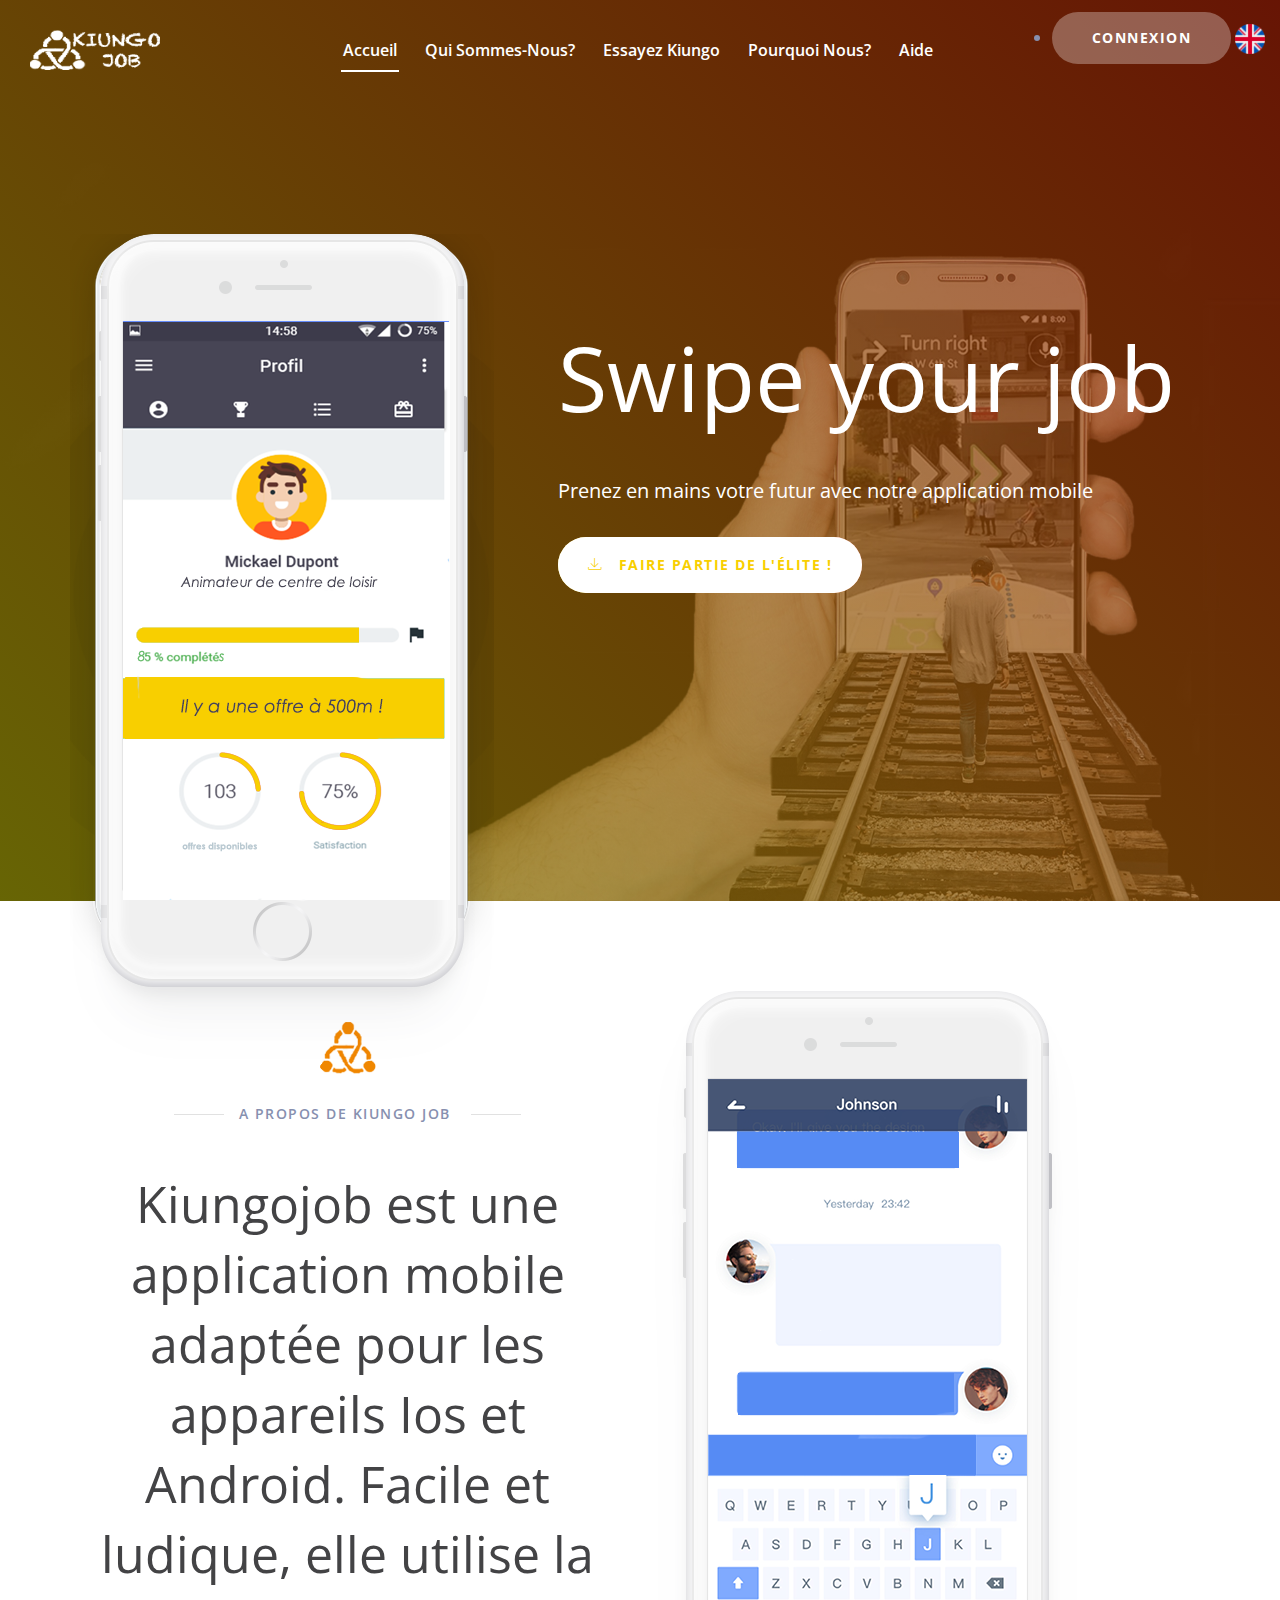
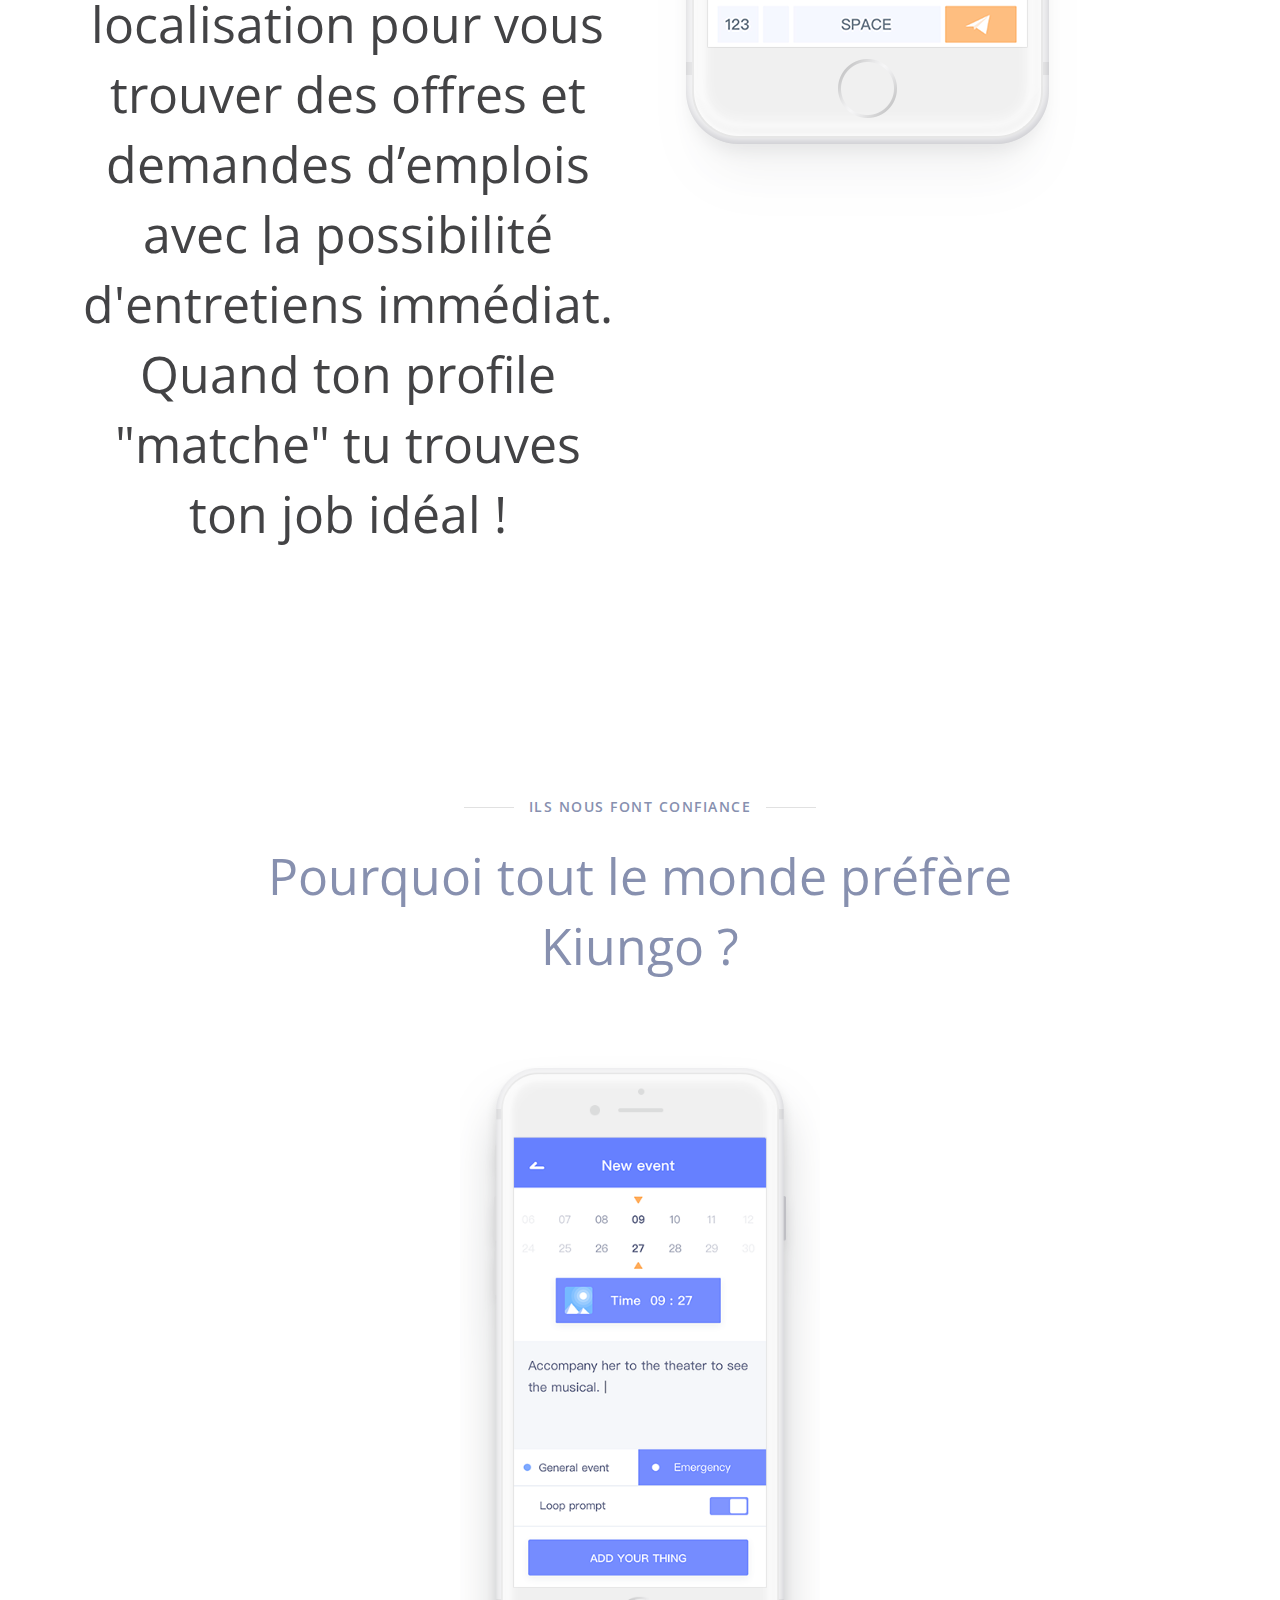
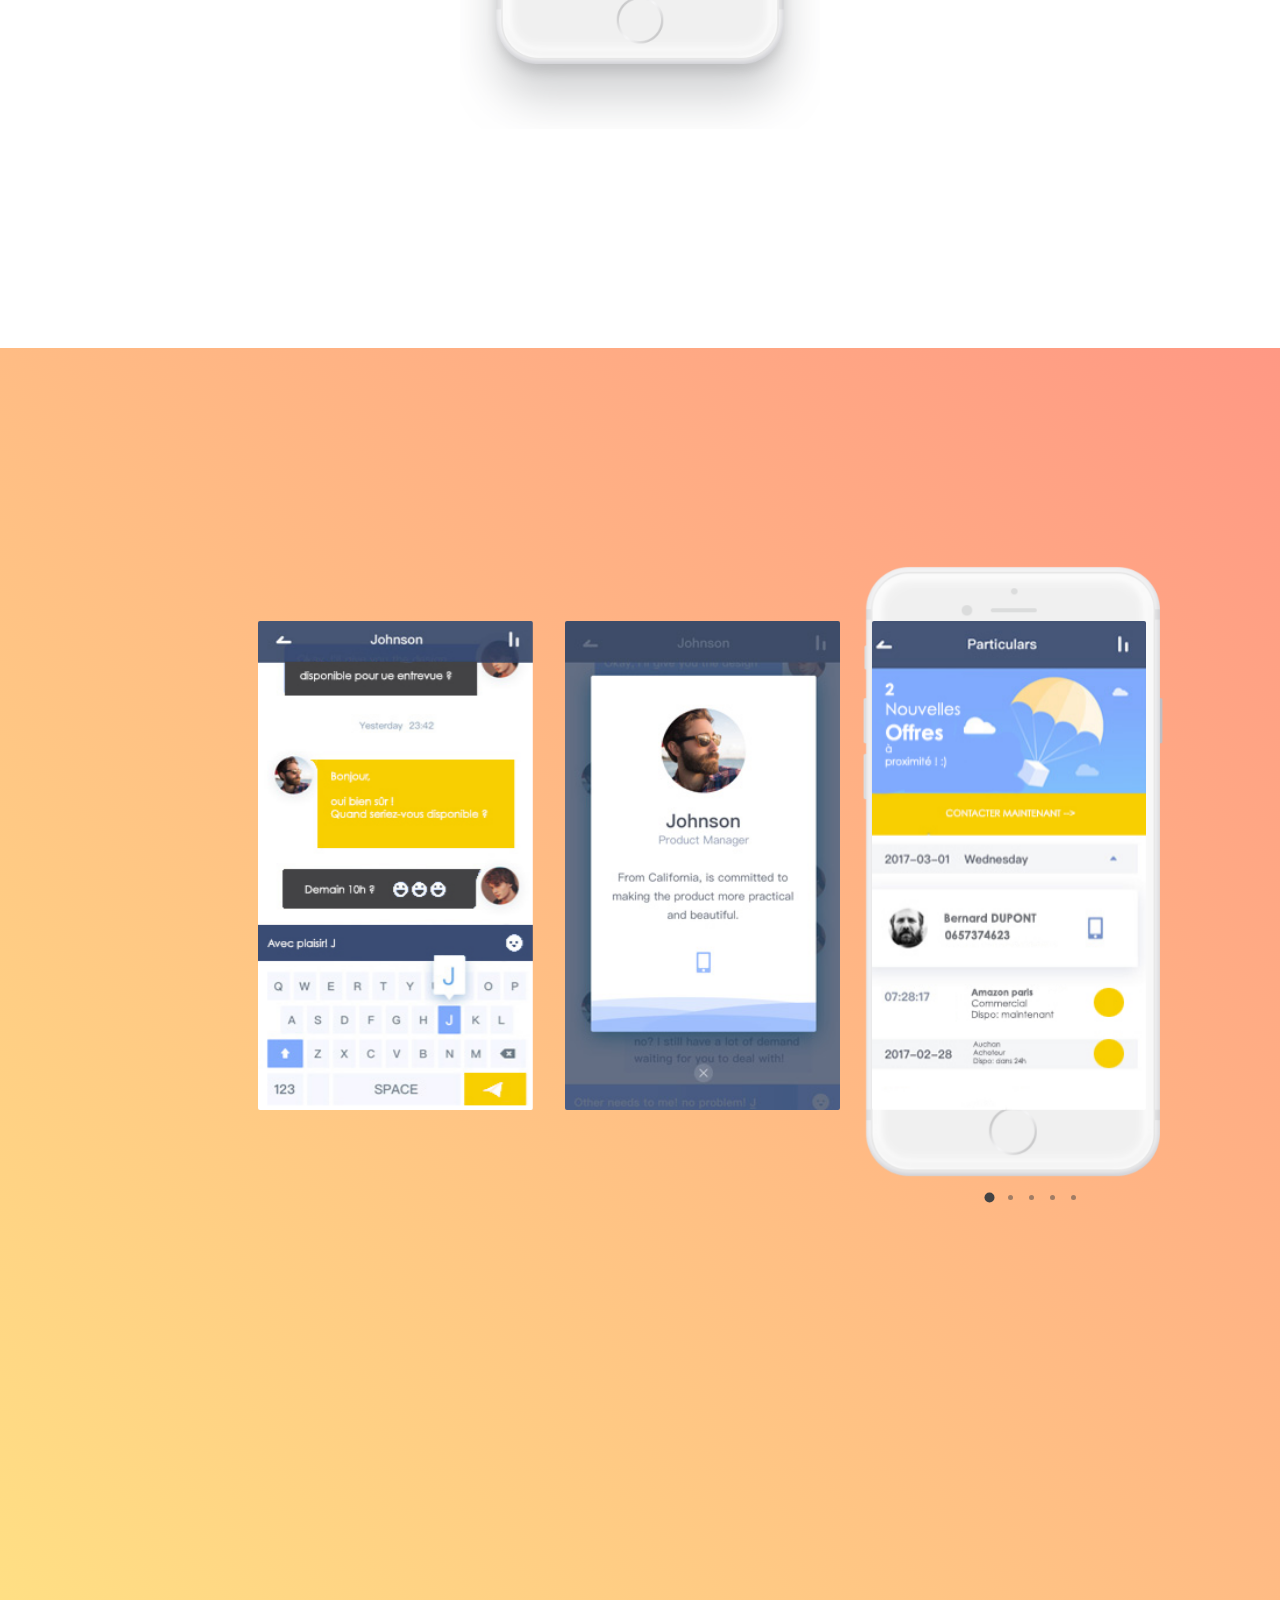
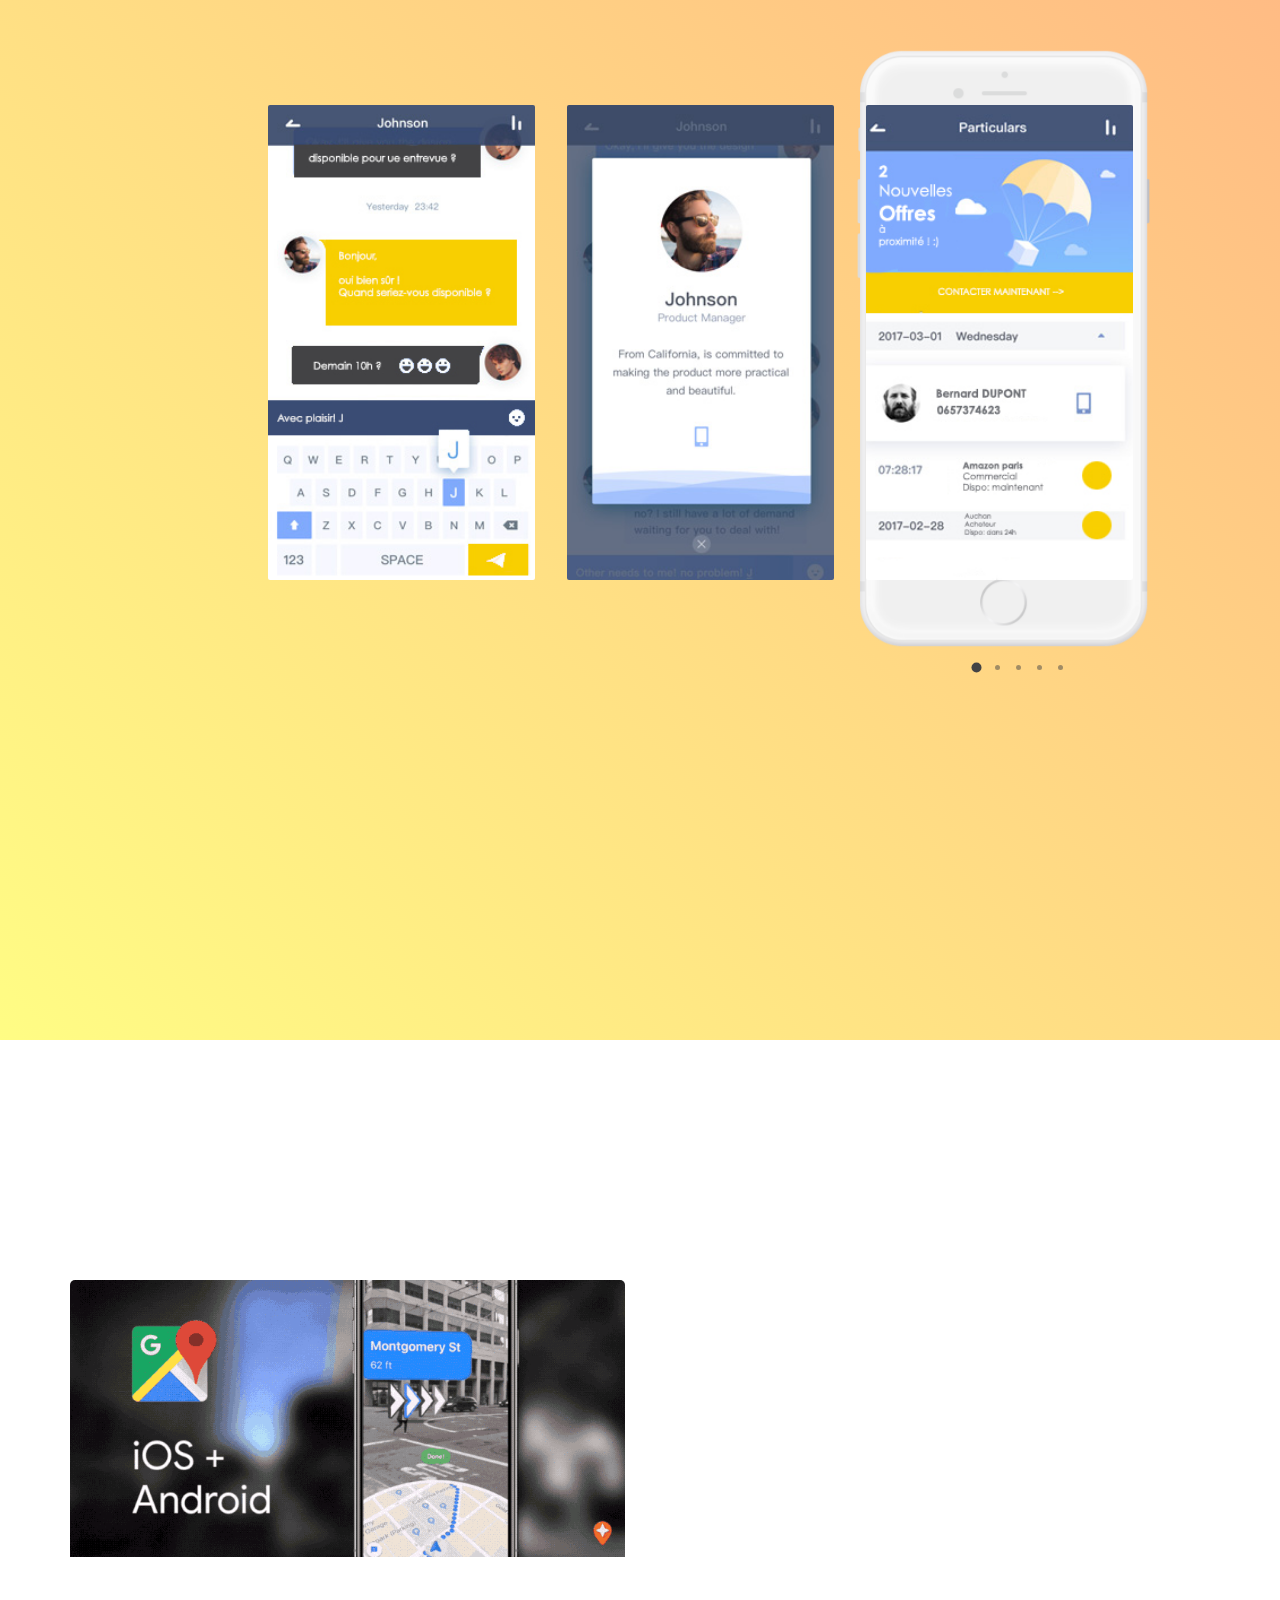
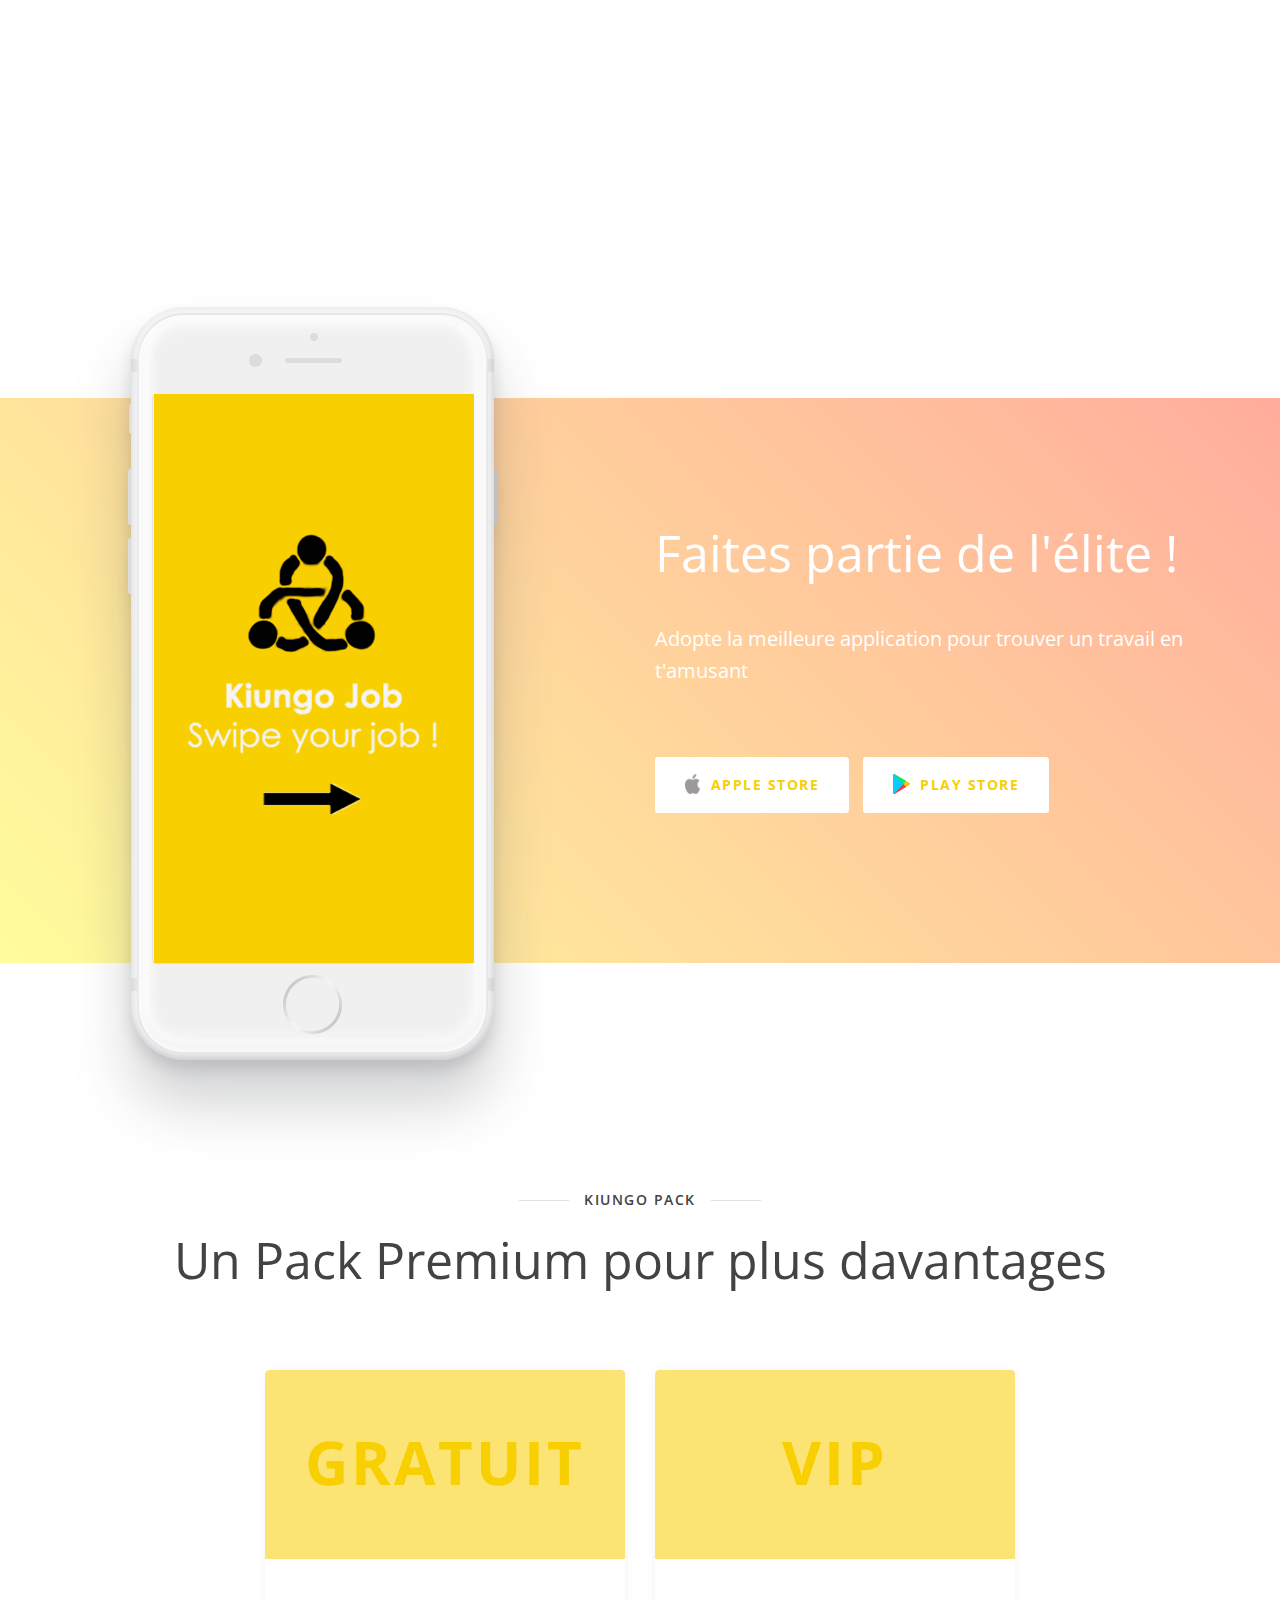
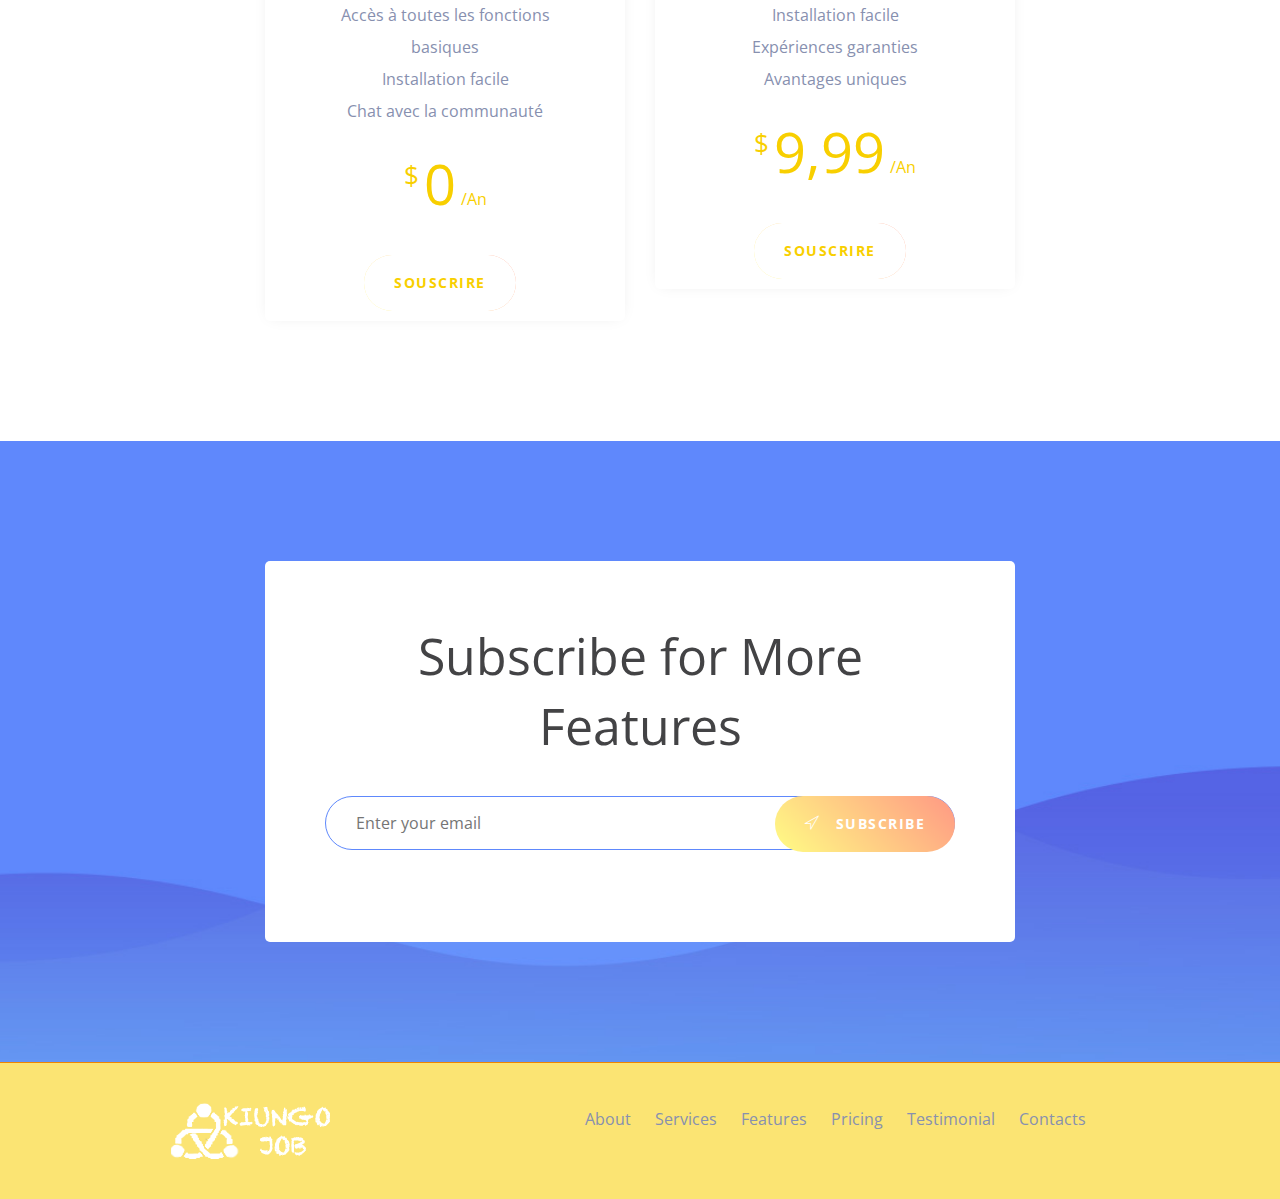
==== commit 09c26593: "font" ====
--- a/index.html
+++ b/index.html
@@ -214,7 +214,7 @@
 						<div class="space-60 hidden visible-xs"></div>
 						<div class="page-title">
 							
-							<h5 class="white-color title wow fadeInUp" data-wow-delay="0.2s">Pour toi</h5>
+							
 							<div class="space-10"></div>
 							<h3 class="white-color wow fadeInUp" data-wow-delay="0.4s"> Pour toi demandeur d'emploi</h3>
 						</div>
@@ -261,7 +261,7 @@
 						<div class="space-60 hidden visible-xs"></div>
 						<div class="page-title">
 							
-							<h5 class="white-color title wow fadeInUp" data-wow-delay="0.2s">Pour vous </h5>
+						
 							<div class="space-10"></div>
 							<h3 class="white-color wow fadeInUp" data-wow-delay="0.4s"> Pour vous, entreprises en recherche de la perle rare</h3>
 						</div>
--- a/styleV2.css
+++ b/styleV2.css
@@ -82,15 +82,19 @@
 }
 
 h1 {
-    font-size: 60px;
+    font-size: 90px;
 }
 
 h2 {
+    font-size: 70px;
+}
+
+h3 {
     font-size: 50px;
 }
 
-h3 {
-    font-size: 32px;
+P { 
+		font-size: 20px;
 }
 
 html,
@@ -442,7 +446,7 @@
     background-repeat: no-repeat;
     background-position: right center;
     background-size: auto 100%;
-    margin-bottom: 220px;
+    margin-bottom: 300px;
 }
 
 .progress-area .mobile-image {
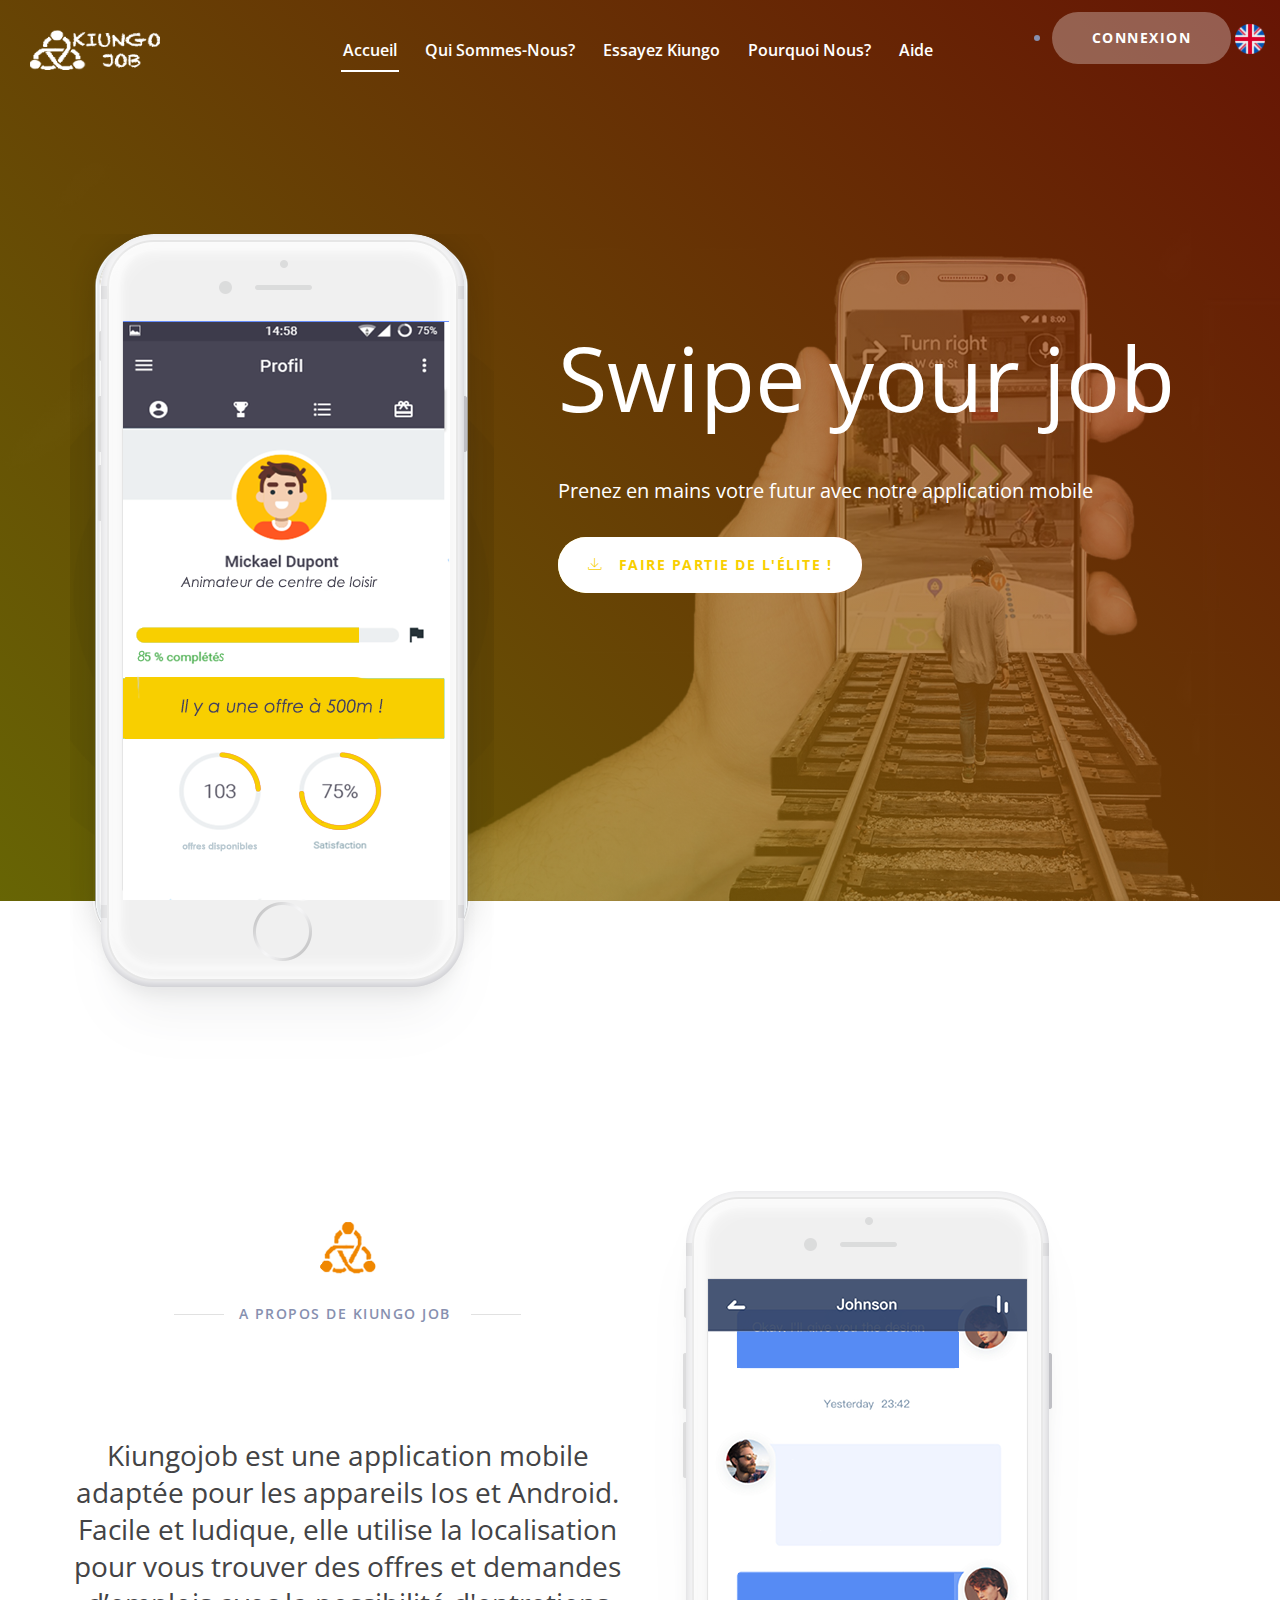
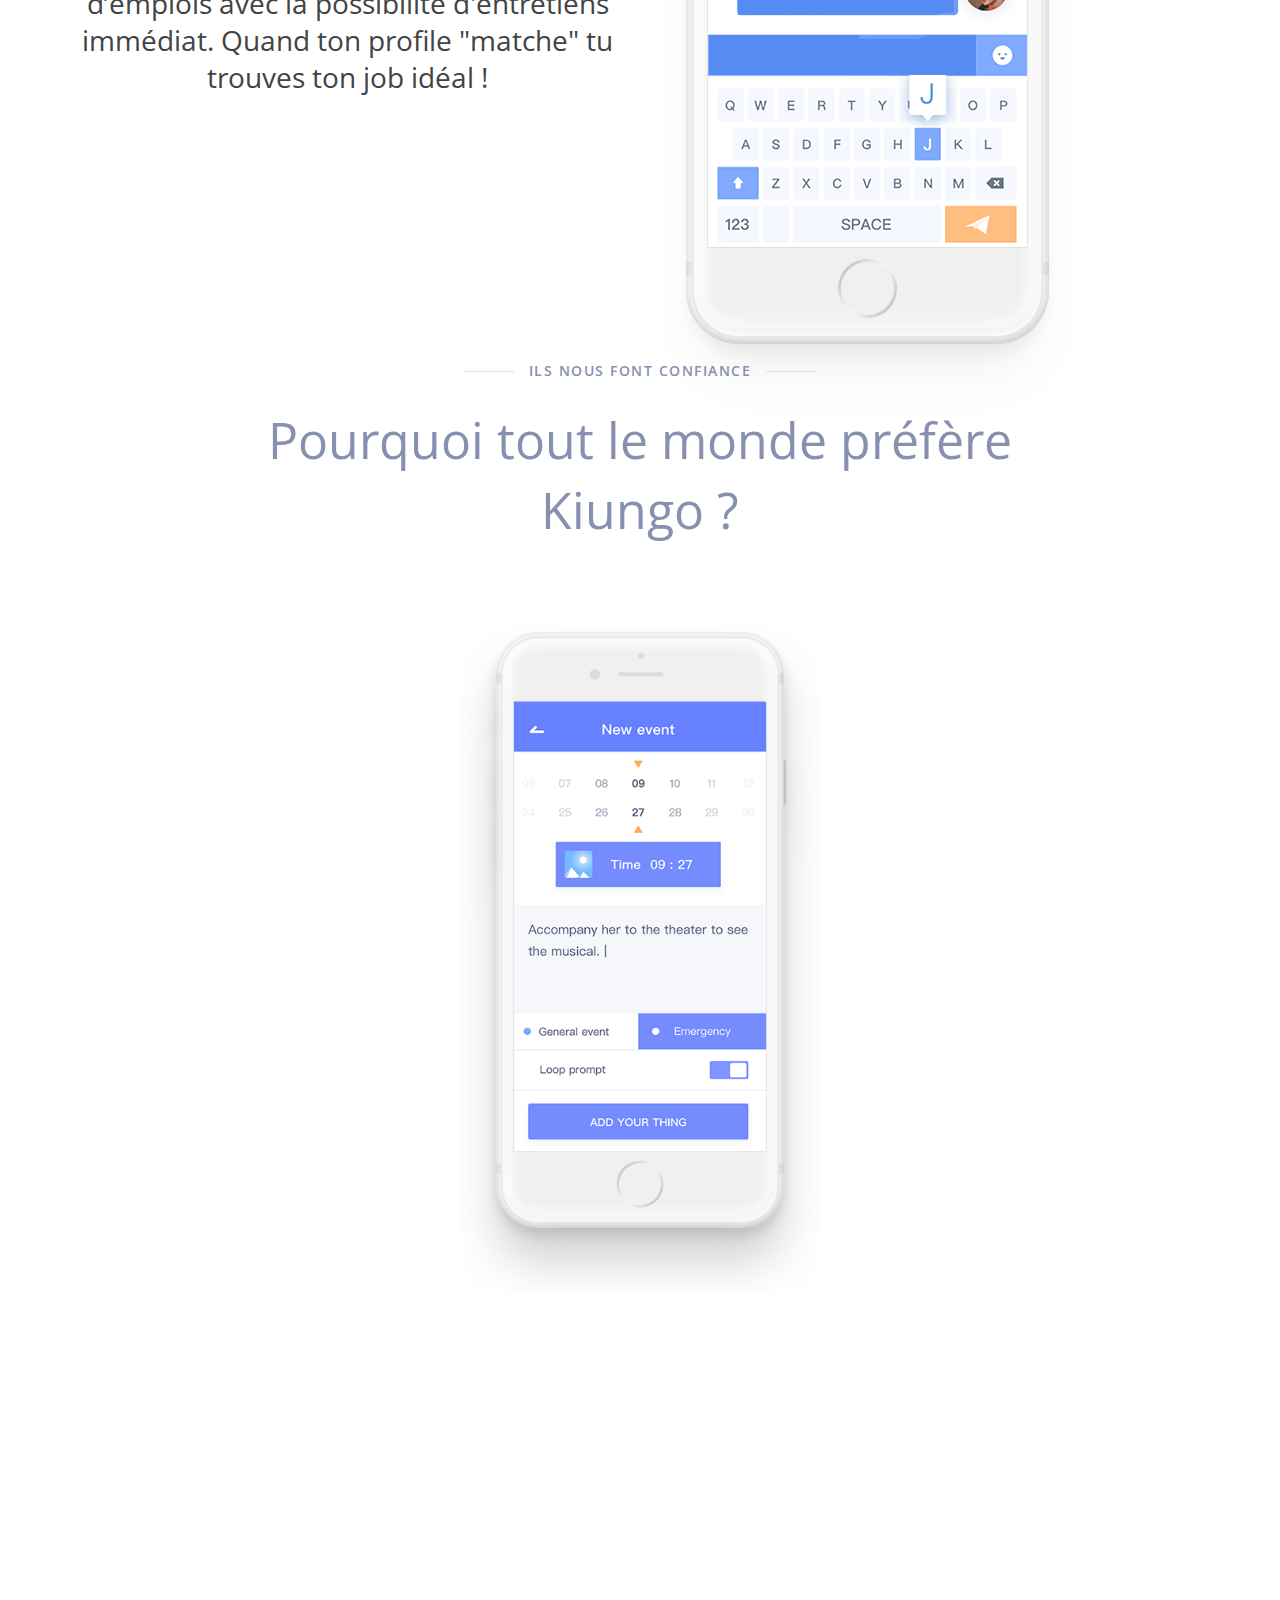
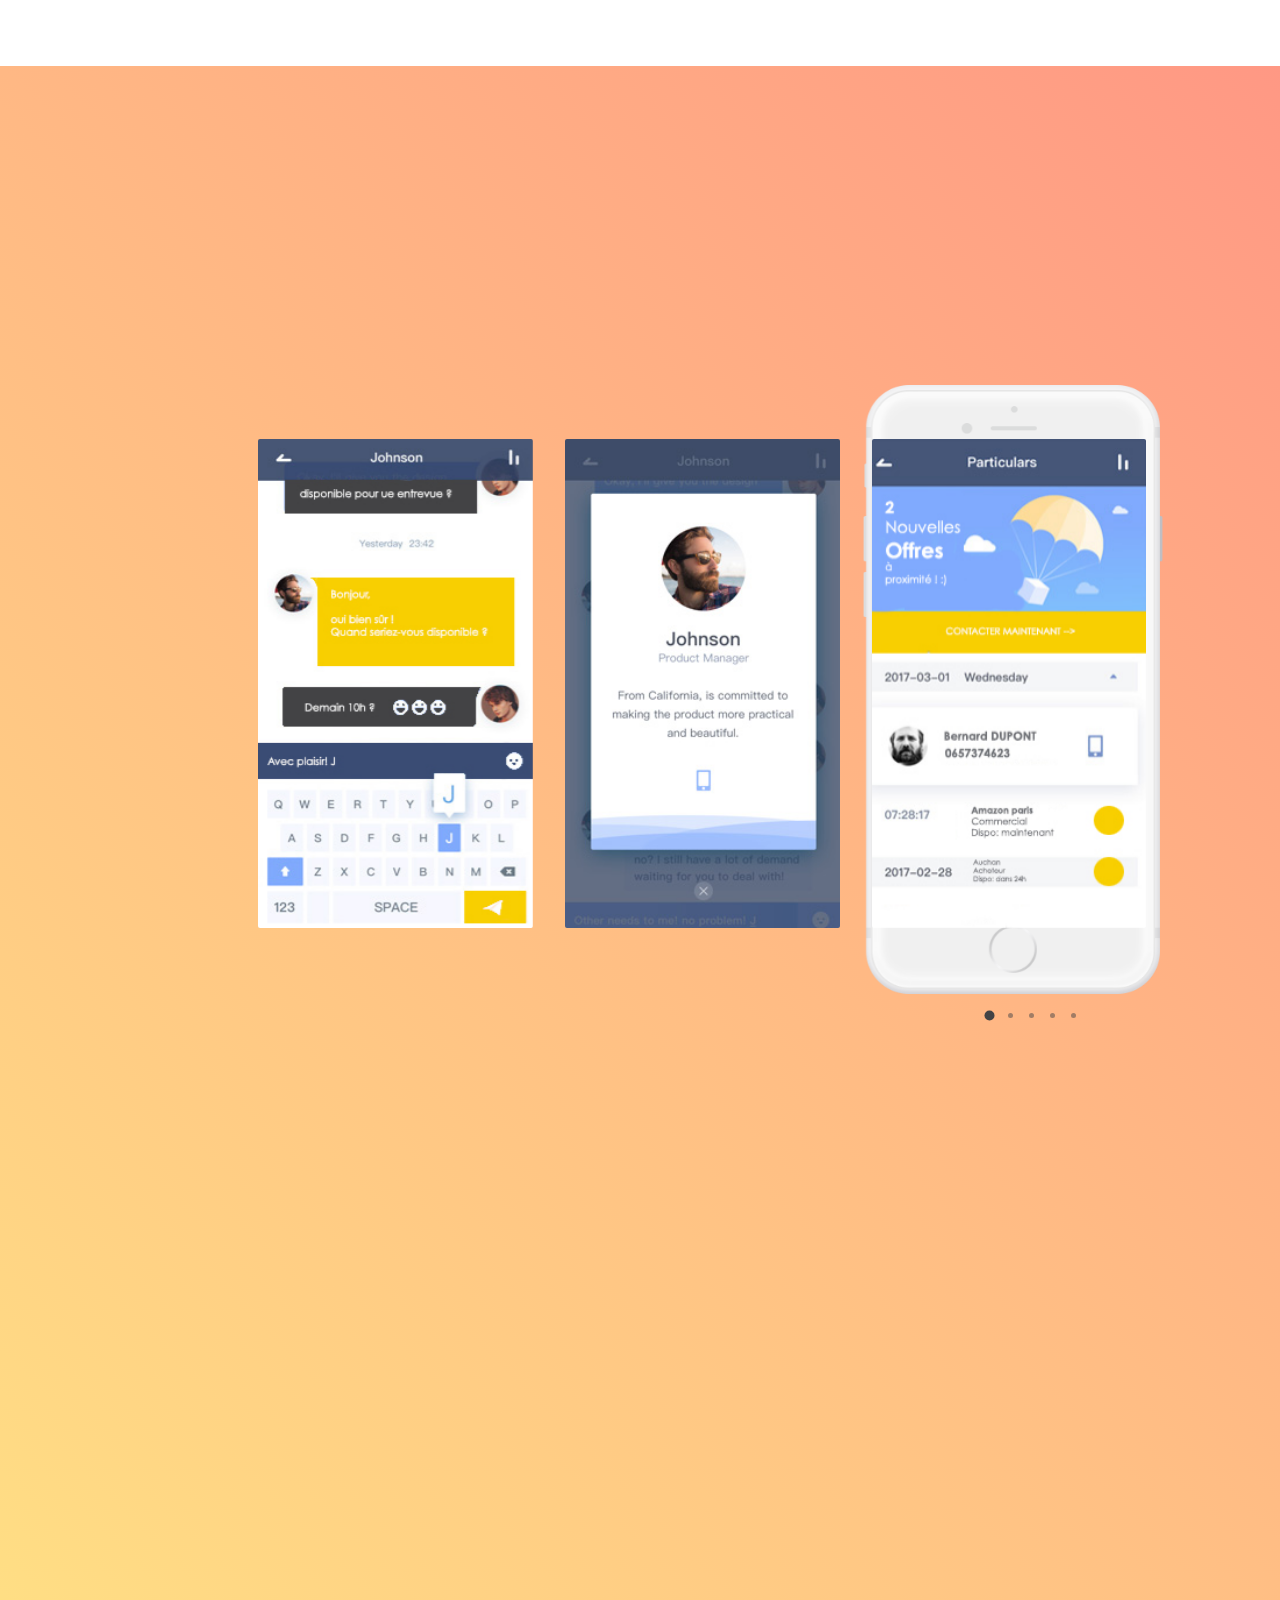
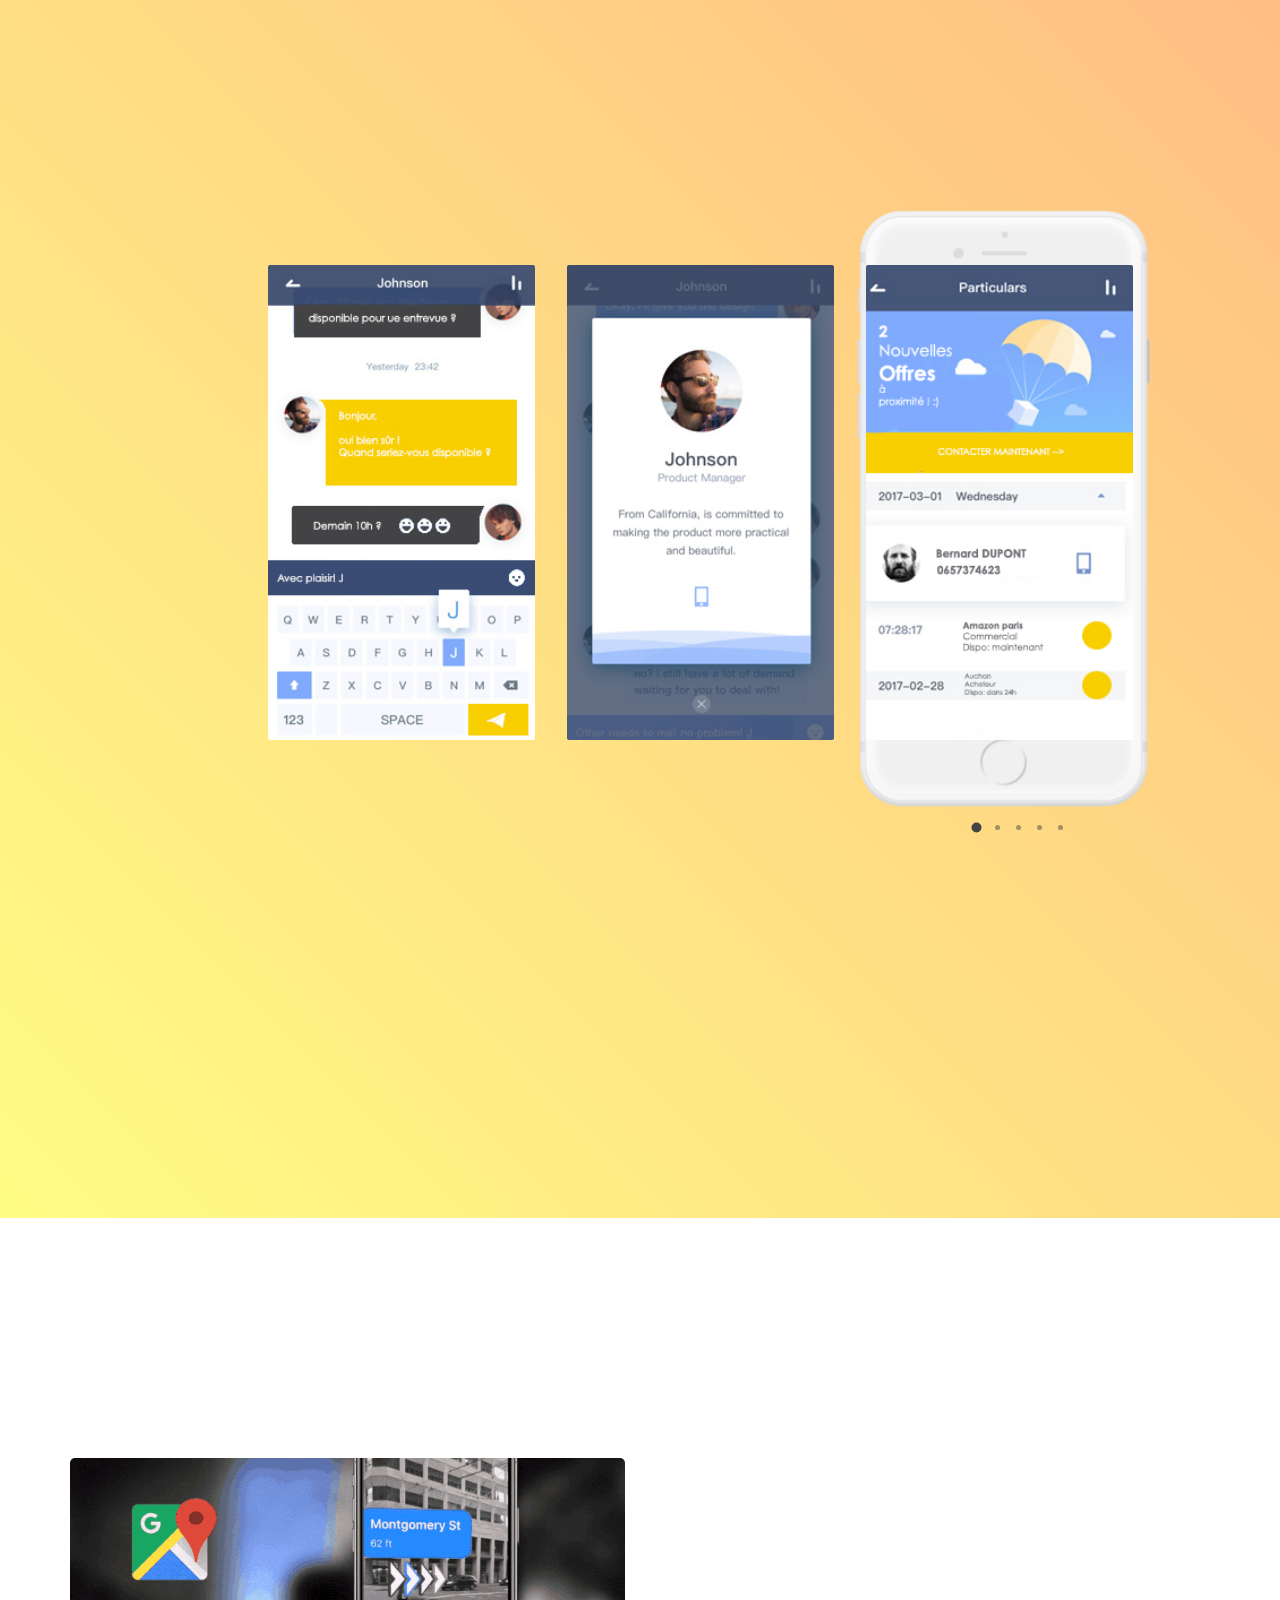
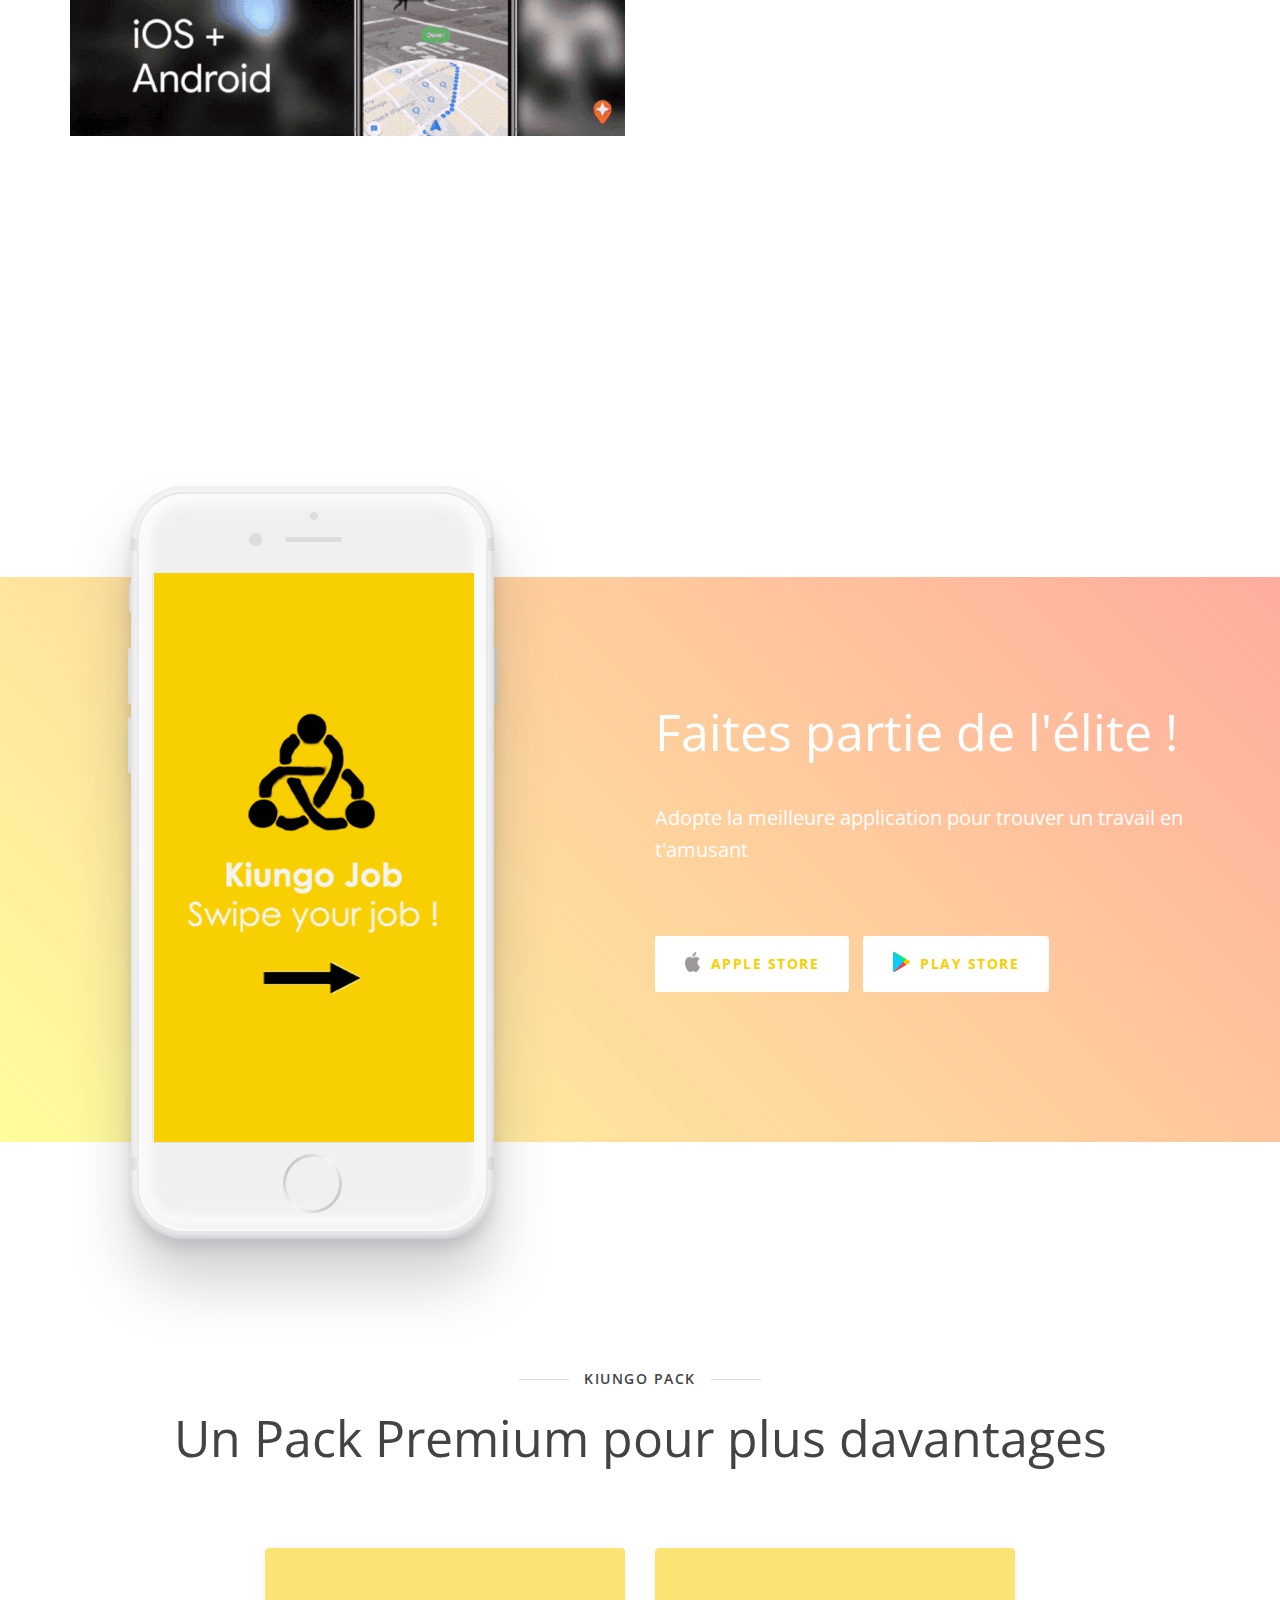
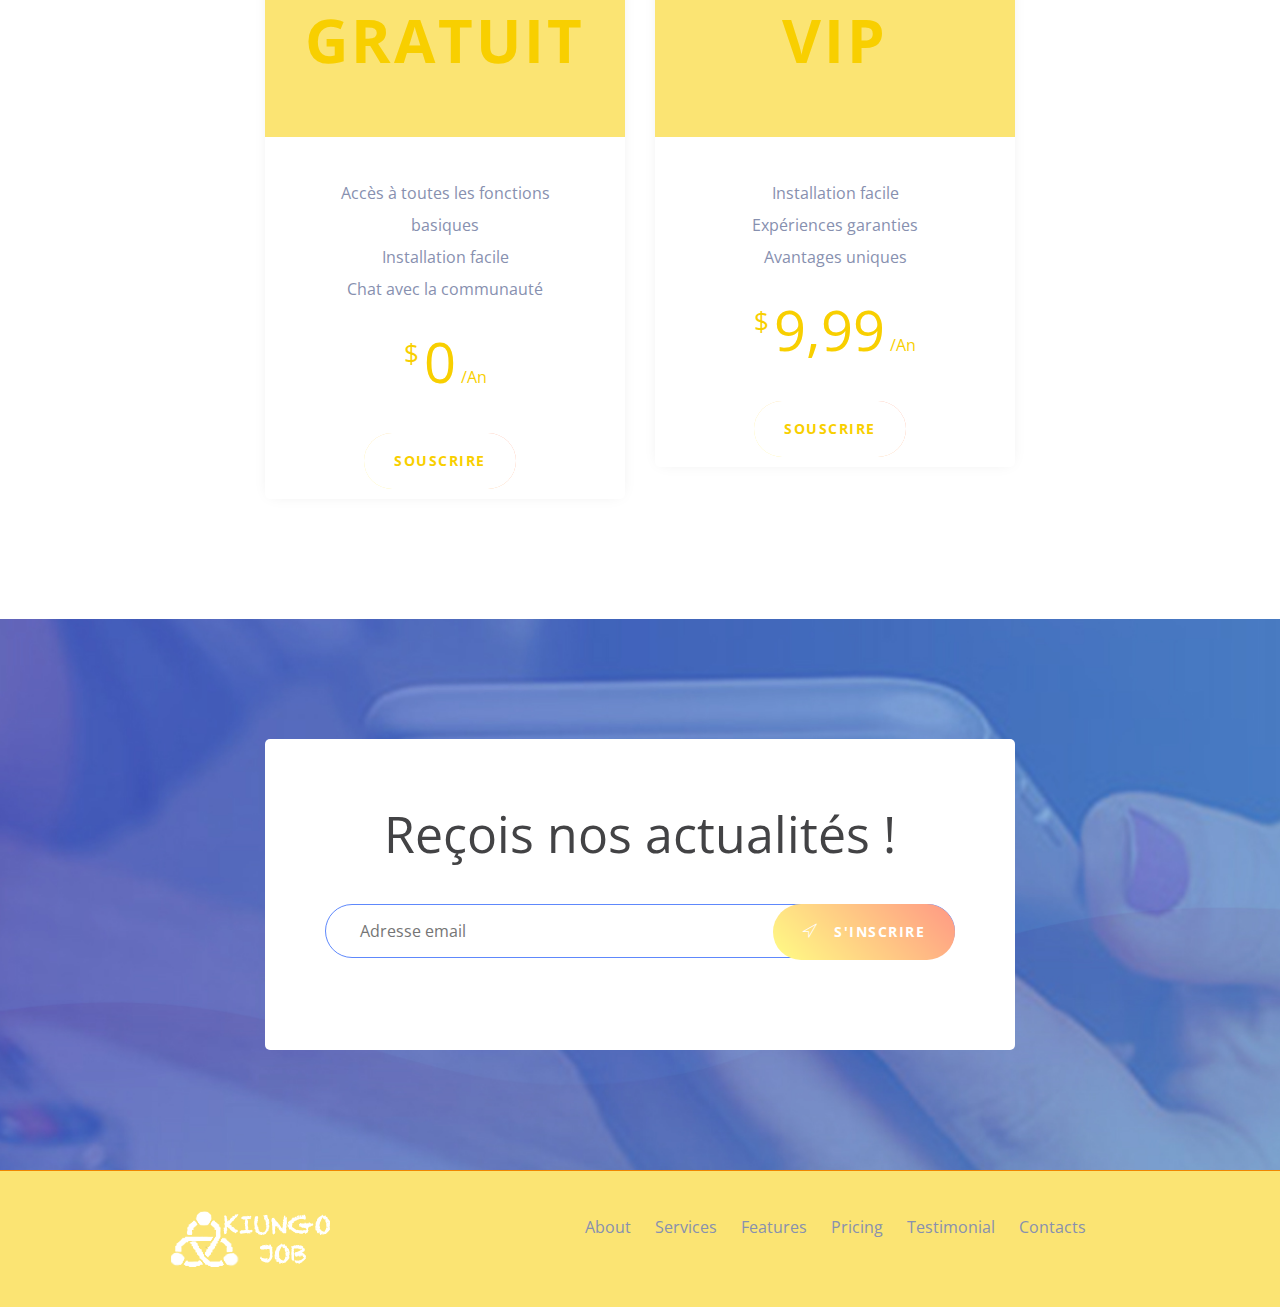
==== commit b7c6bd94: "Font size perfect" ====
--- a/index.html
+++ b/index.html
@@ -89,6 +89,17 @@
 		<!-- Home-Area-End -->
 		<!-- About-Area -->
 		<!-- About-Area-End -->
+		
+		<div class="space-50"></div>
+		
+		<div class="space-50"></div>
+		
+		<div class="space-50"></div>
+		
+		
+		<div class="space-50"></div>
+		
+		
 		<!-- Progress-Area -->
 		<section class="progress-area gray-bg" id="progress_page">
 			<div class="container">
@@ -99,14 +110,15 @@
 								<img src="images/about-logo.png" alt="About Logo">
 								<div class="space-20"></div>
 								<h5 class="title">A propos de Kiungo Job </h5>
-								<div class="space-30"></div>
-								<h3 class="blue-color">Kiungojob est une application mobile adaptée pour les appareils Ios et Android. 
+								<div class="space-100"></div>
+								
+								<p2 class="blue-color">Kiungojob est une application mobile adaptée pour les appareils Ios et Android. 
 									Facile et ludique, elle utilise la localisation pour vous trouver des offres et demandes d’emplois avec la possibilité d'entretiens immédiat.
 									
 									Quand ton profile "matche" tu trouves ton job idéal ! 
 									
-								</h3>
-								<div class="space-20"></div>
+								</p2>
+								<div class="space-50"></div>
 							</div>
 							<div class="space-10"></div>
 							<div class="space-20"></div>
@@ -216,9 +228,13 @@
 							
 							
 							<div class="space-10"></div>
-							<h3 class="white-color wow fadeInUp" data-wow-delay="0.4s"> Pour toi demandeur d'emploi</h3>
-						</div>
-					
+							<h3 class="white-color wow fadeInUp" data-wow-delay="0.4s"> Pour toi demandeur d'emploi ...</h3>
+						</div>
+					<div class="space-50"></div>
+						
+					<div class="space-50"></div>
+						
+						
 					
 					<div class="col-xs-12 col-sm-11 gallery-slider">
 						<div class="gallery-slide">
@@ -238,22 +254,28 @@
 							<div class="item"><img src="images/gallery-3.jpg" alt=""></div>
 						</div>
 					</div>
-					<div class="col-xs-12 col-md-10 col-md-offset-1">
+					<div class="col-xs-12 col-md-10 col-md-offset-0,1">
 						<div class="space-60 hidden visible-xs"></div>
 						
 						<div class="space-20"></div>
 						<div class="desc wow fadeInUp" data-wow-delay="0.6s">
-							<p> Quel que soit le type d'emploi que tu rechrches, Kiungo Job est fait pour toi!
-							Il te suffit de te faire connaître! Présente-toi sous ton meilleur jour: sportif? Musicien ? Danseur? Fan de Harry Potter? Dis-nous tout sur toi afin de maximisertes chances d'être choisi pour qui tu es et ce que tu sais faire.</p>
+						
+							<p3> Quel que soit le type d'emploi que tu rechrches, Kiungo Job est fait pour toi!
+							Il te suffit de te faire connaître! Présente-toi sous ton meilleur jour: sportif? Musicien ? Danseur? Fan de Harry Potter? Dis-nous tout sur toi afin de maximisertes chances d'être choisi pour qui tu es et ce que tu sais faire.</p3>
 						</div>
 						<div class="space-50"></div>
 						<a href="#" class="bttn-default wow fadeInUp" data-wow-delay="0.8s"> En savoir plus </a>
 					</div>
 				</div>
 			</div>
-			
+			<div class="space-100"></div>
+				
 			<!-- Gallery-Area -->
-		
+		<div class="space-50"></div>
+		
+		<div class="space-50"></div>
+				
+				
 			<div class="container-fluid">
 				<div class="row">
 					
@@ -263,10 +285,13 @@
 							
 						
 							<div class="space-10"></div>
-							<h3 class="white-color wow fadeInUp" data-wow-delay="0.4s"> Pour vous, entreprises en recherche de la perle rare</h3>
-						</div>
-					</div>
-						
+							<h3 class="white-color wow fadeInUp" data-wow-delay="0.4s"> Pour vous, entreprises en recherche de la perle rare ...</h3>
+						</div>
+					</div>
+					<div class="space-50"></div>
+					
+					<div class="space-50"></div>
+					
 						
 						<div class="col-xs-12 col-md-10 col-md-offset-2">
 						<div class="space-60 hidden visible-xs"></div>
@@ -291,12 +316,12 @@
 							<div class="item"><img src="images/gallery-3.jpg" alt=""></div>
 						</div>
 					</div>
-					<div class="col-xs-12 col-md-10 col-md-offset-1">
+					<div class="col-xs-12 col-md-10 col-md-offset-0,1">
 						<div class="space-60 hidden visible-xs"></div>
 						
-						<div class="space-20"></div>
+						<div class="space-0"></div>
 						<div class="desc wow fadeInUp" data-wow-delay="0.6s">
-							<p> Vous cherchez un employé pour un long ou court terme ? Kiungo Job vous propose de mettre en avant votre entreprise et de remplir des fiches de postes claires et amusantes qui permettront aux recheurs d'emploi de matcher avec vous. </p>
+							<p3> Vous cherchez un employé pour un long ou court terme ? Kiungo Job vous propose de mettre en avant votre entreprise et de remplir des fiches de postes claires et amusantes qui permettront aux recheurs d'emploi de matcher avec vous. </p3>
 						</div>
 						<div class="space-50"></div>
 						<a href="#" class="bttn-default wow fadeInUp" data-wow-delay="0.8s"> En savoir plus </a>
@@ -444,11 +469,11 @@
 				<div class="row">
 					<div class="col-xs-12 col-sm-8 col-sm-offset-2">
 						<div class="subscribe-form text-center">
-							<h3 class="blue-color">Subscribe for More Features</h3>
+							<h3 class="blue-color"> Reçois nos actualités ! </h3>
 							<div class="space-20"></div>
 							<form id="mc-form">
-								<input type="email" class="control" placeholder="Enter your email" required="required" id="mc-email">
-								<button class="bttn-white active" type="submit"><span class="lnr lnr-location"></span> Subscribe</button>
+								<input type="email" class="control" placeholder=" Adresse email" required="required" id="mc-email">
+								<button class="bttn-white active" type="submit"><span class="lnr lnr-location"></span> S'inscrire </button>
 								<label class="mt10" for="mc-email"></label>
 							</form>
 						</div>
--- a/styleV2.css
+++ b/styleV2.css
@@ -93,8 +93,21 @@
     font-size: 50px;
 }
 
+h4 {
+    font-size: 30px;
+}
+
 P { 
 		font-size: 20px;
+}
+
+
+P2 { 
+		font-size: 28px;
+}
+
+P3 { 
+		font-size: 26px;
 }
 
 html,
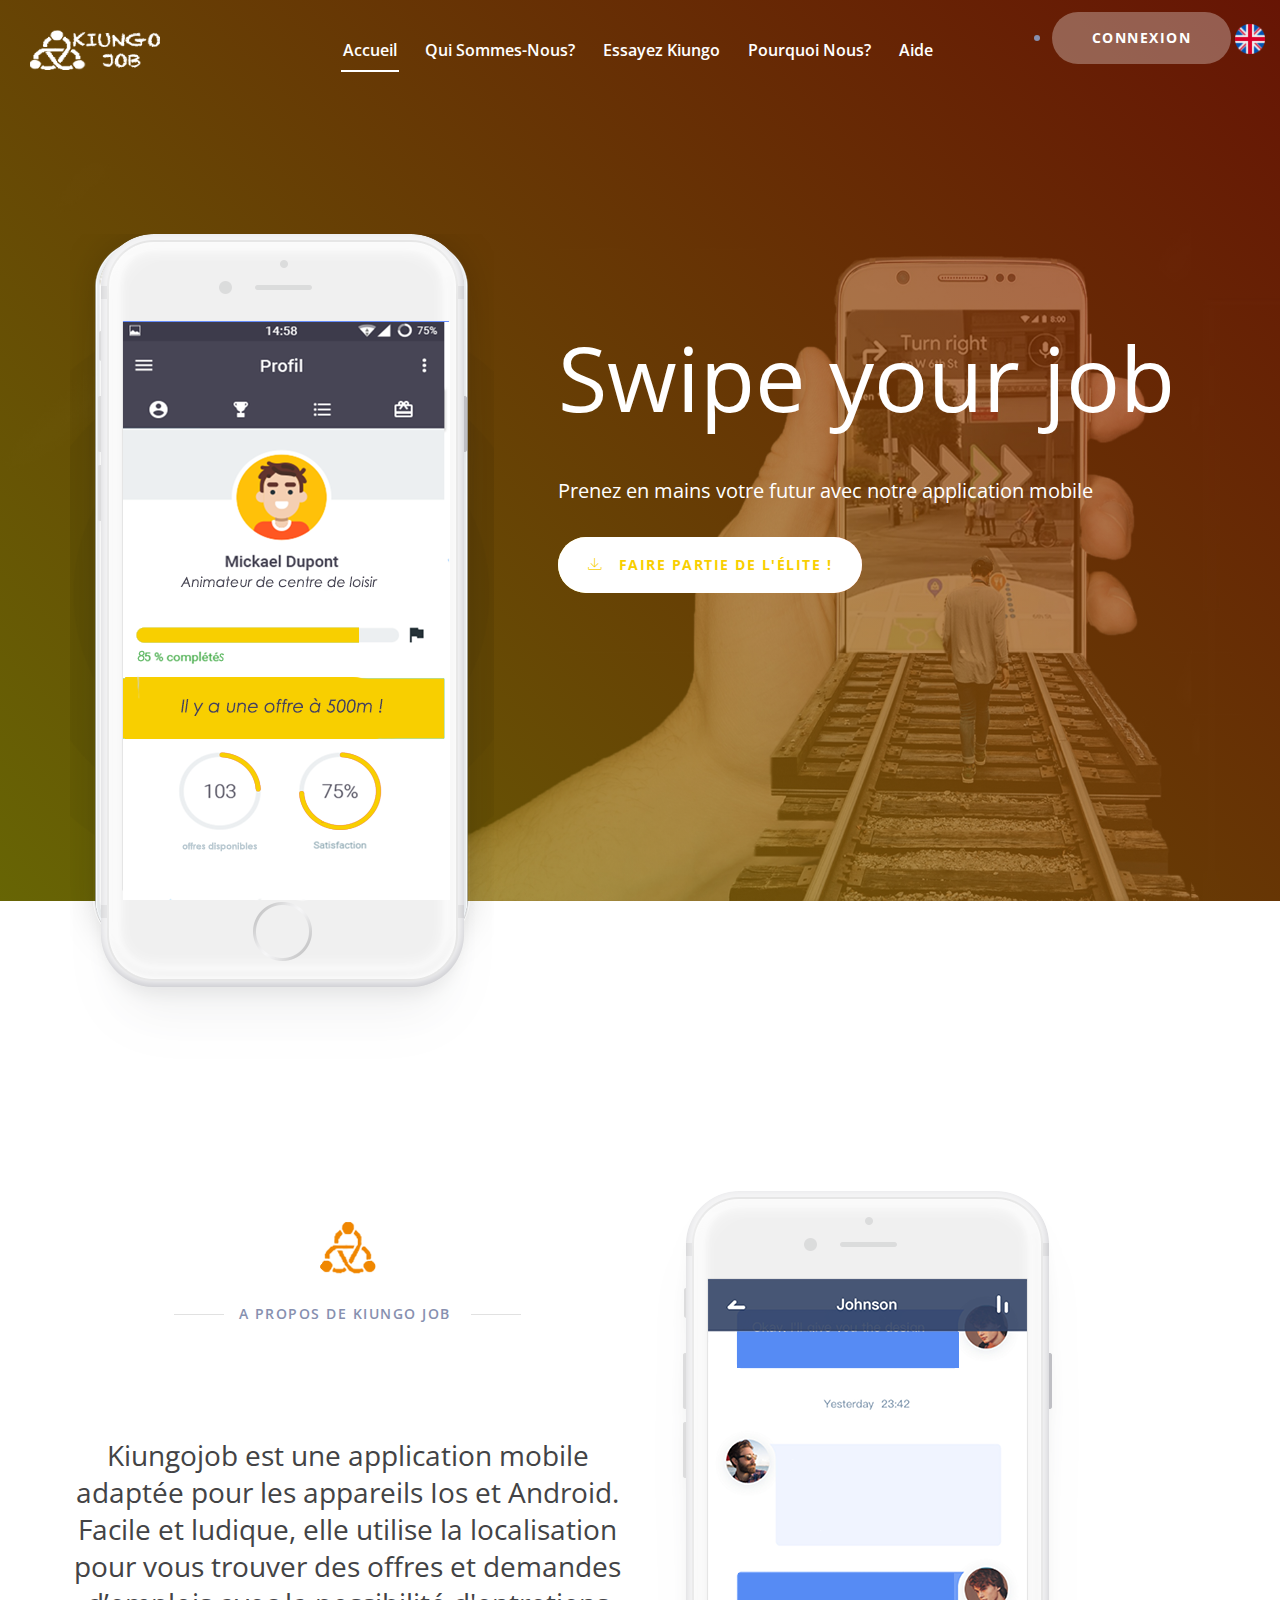
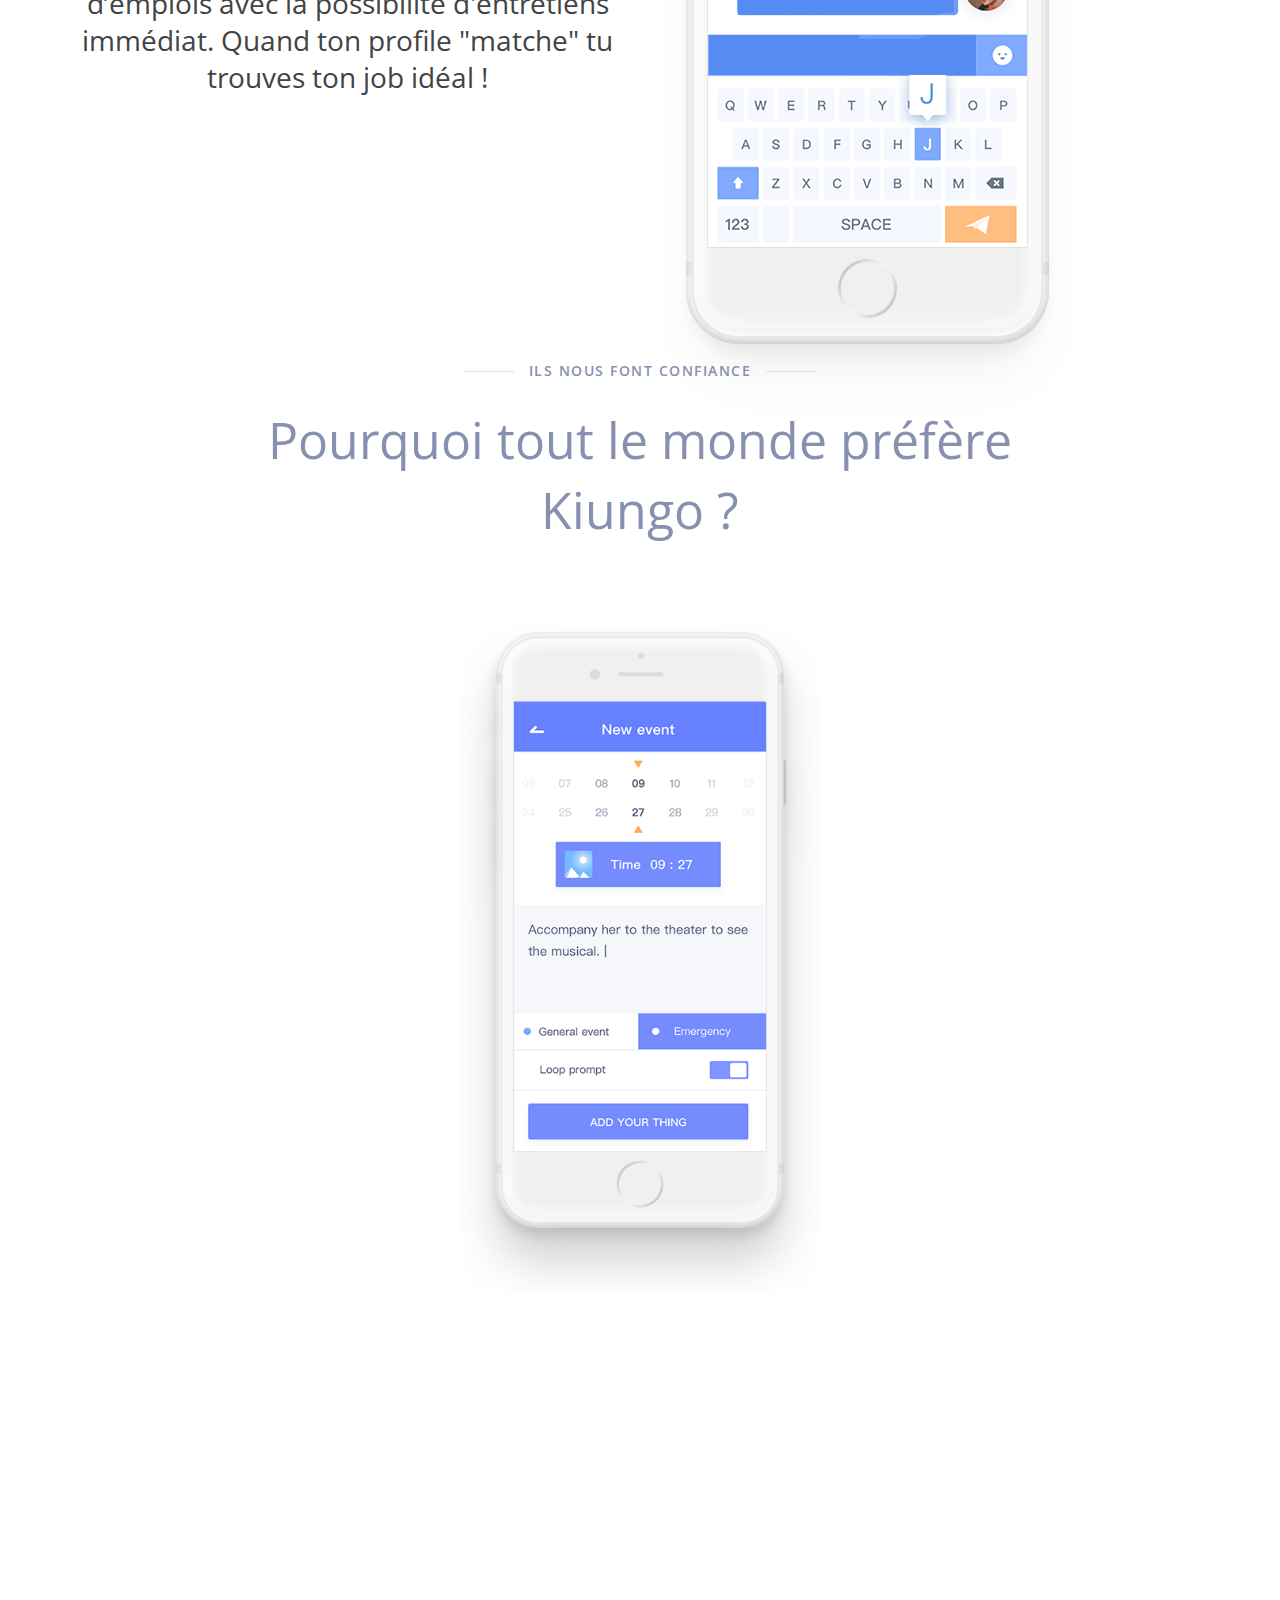
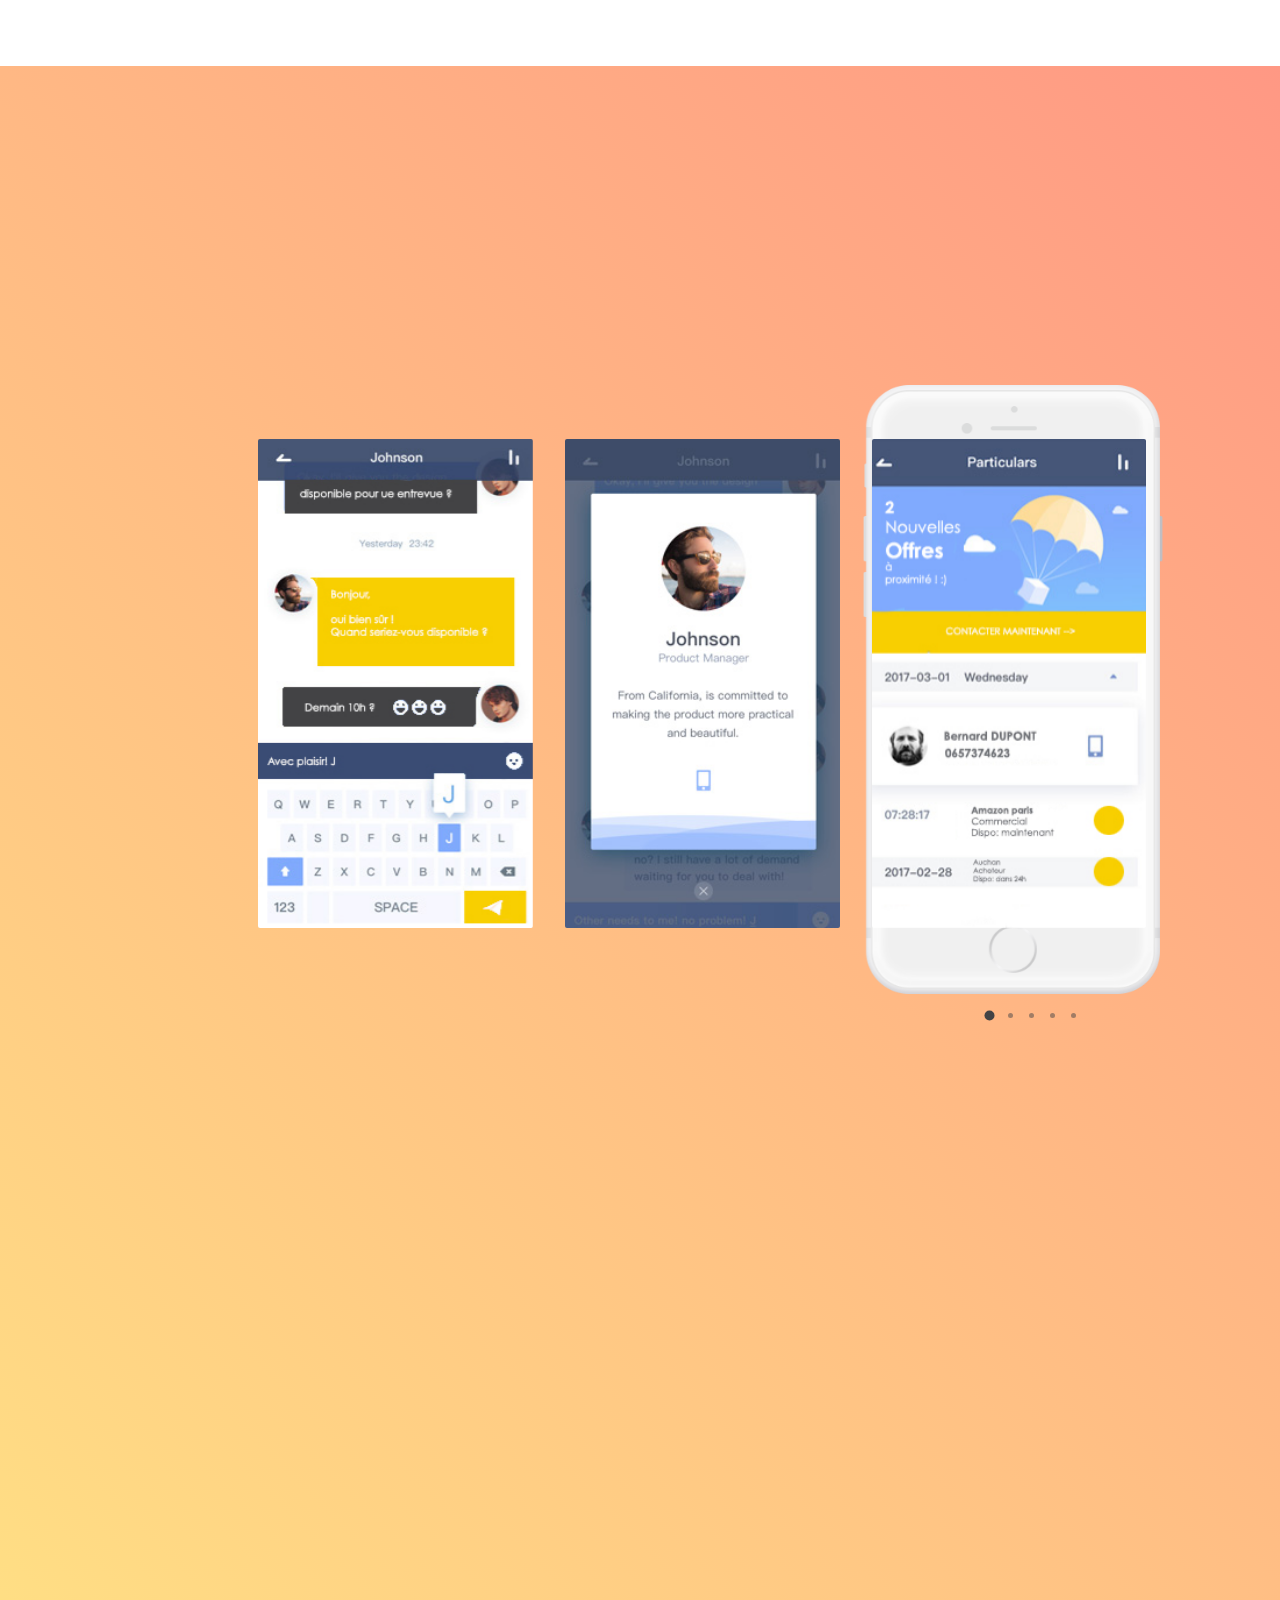
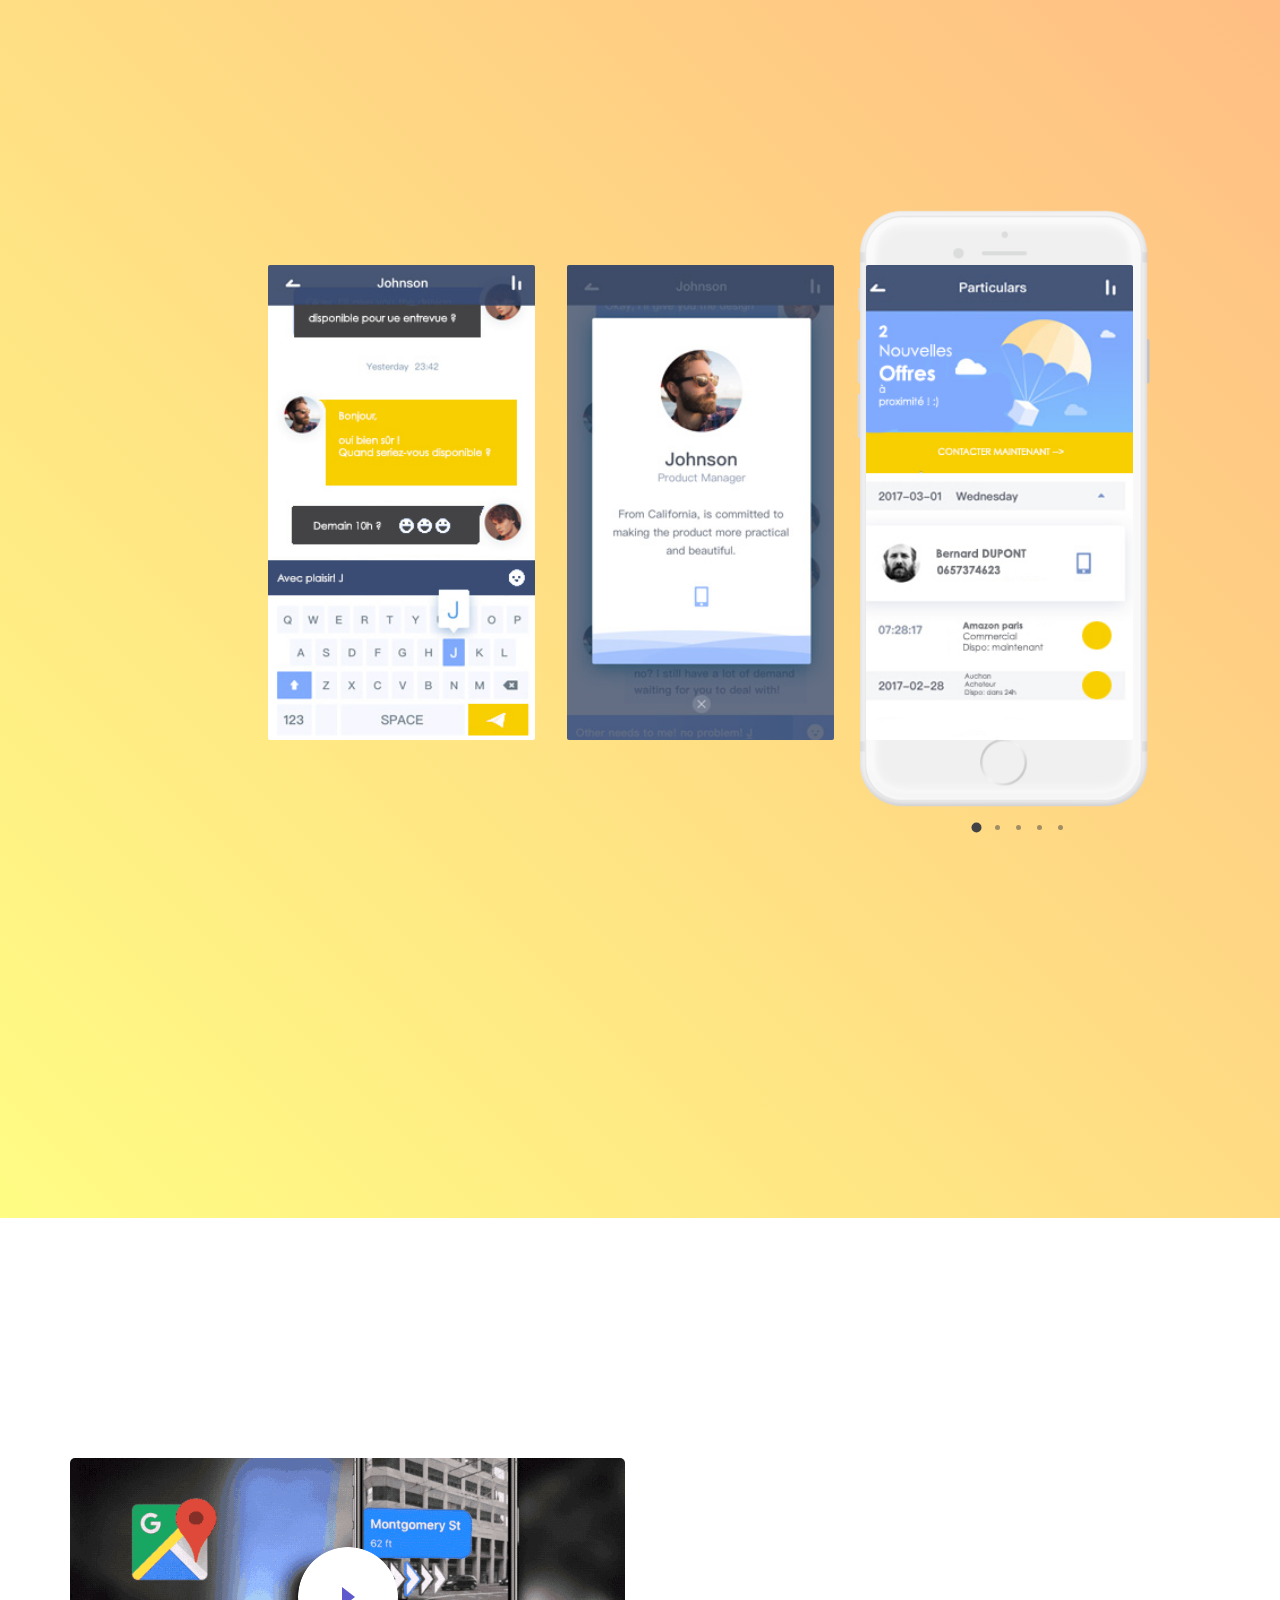
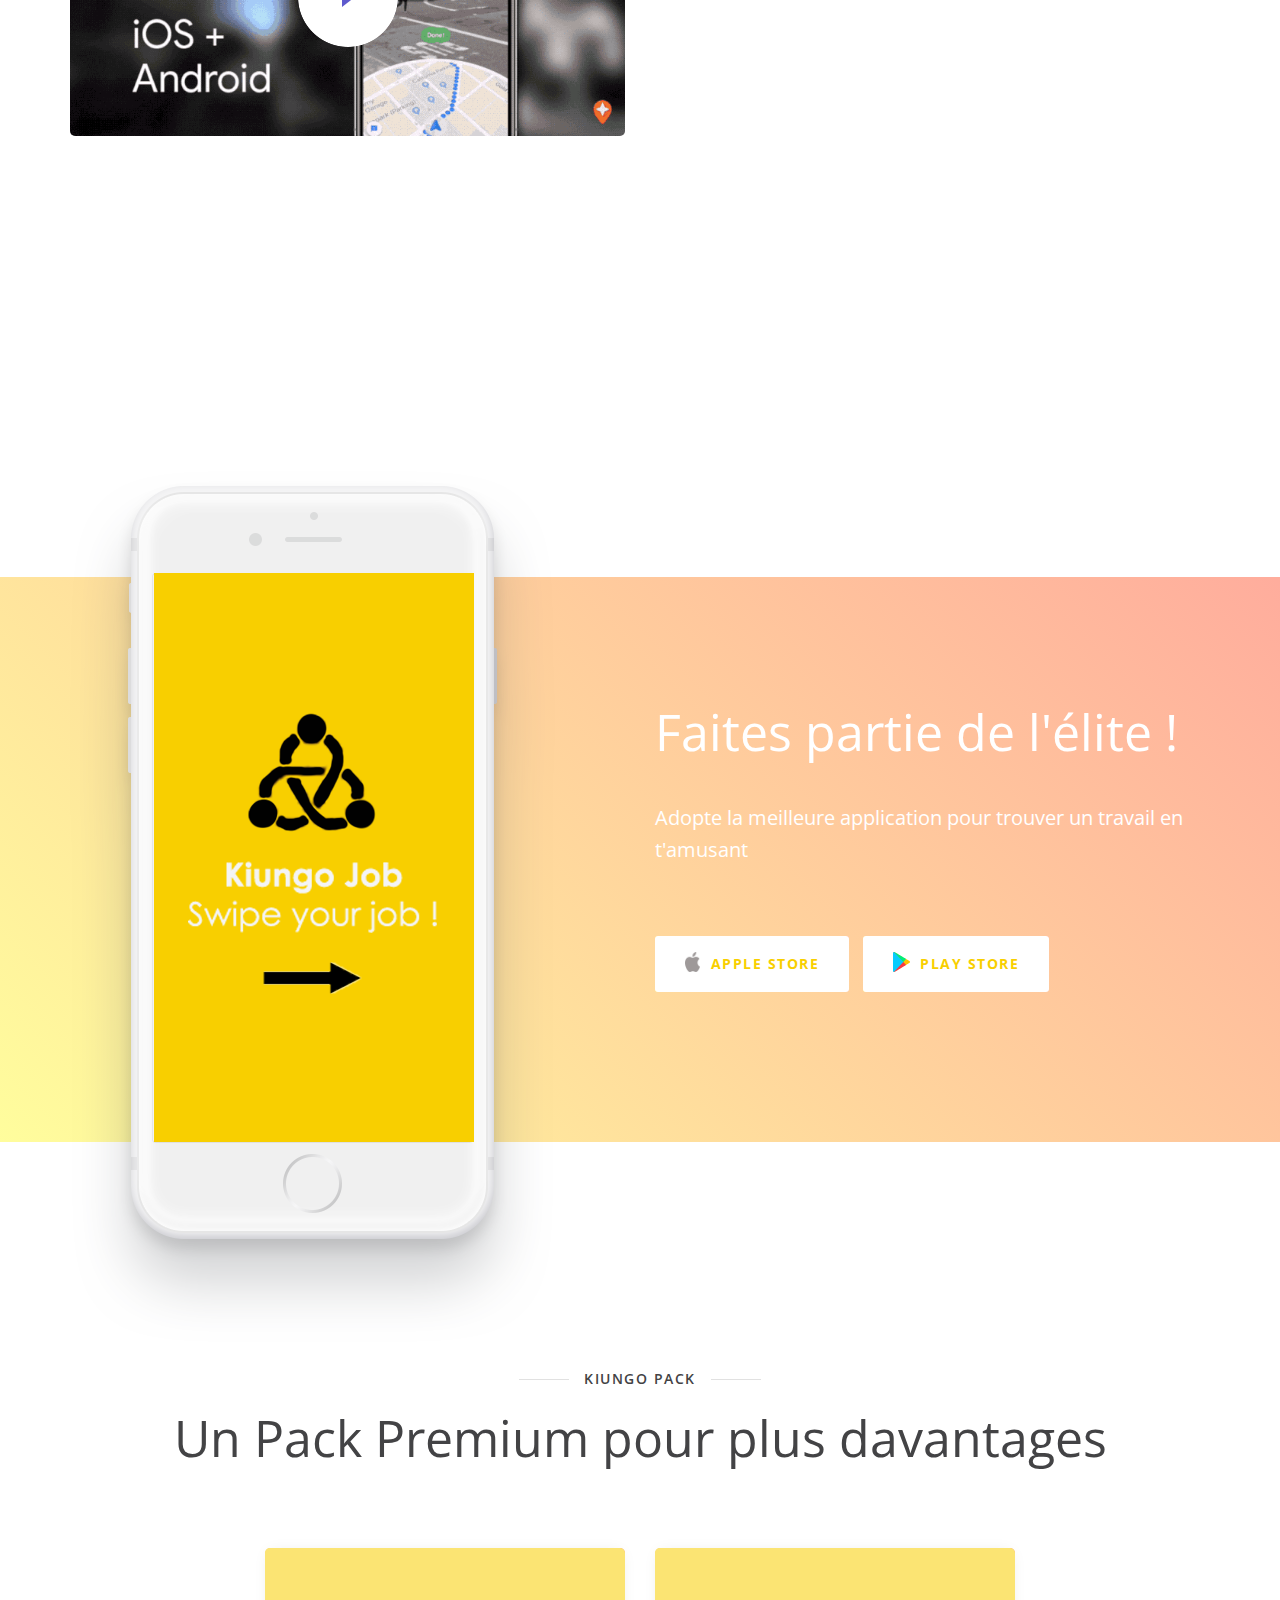
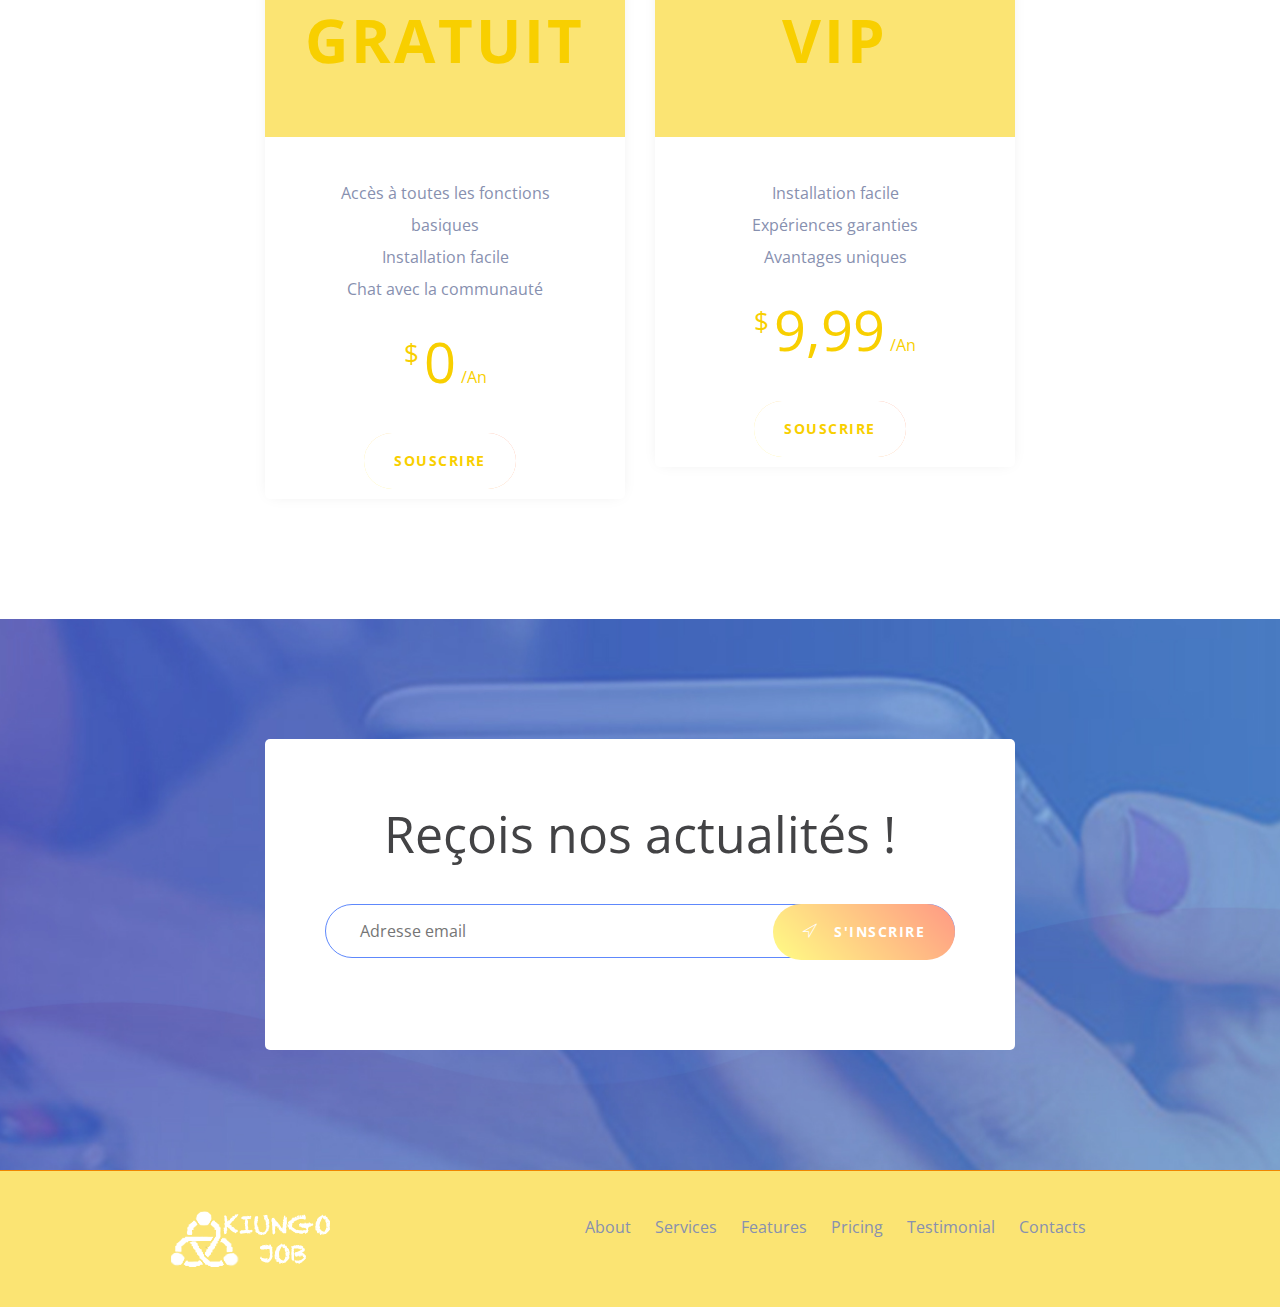
==== commit 9e0cf237: "video" ====
--- a/index.html
+++ b/index.html
@@ -346,8 +346,12 @@
 						
 						<div class="video-photo">
 							
-							<img src="images/Google-Maps-R%C3%A9alit%C3%A9-augment%C3%A9e.gif" alt="">
-						<img src="images/film.mp4" alt="">
+							<img src="images/Google-Maps-R%C3%A9alit%C3%A9-augment%C3%A9e.gif"class="popup video-button" alt="">
+						<a href="images/Mon%20film%204.mp4" class="popup video-button">
+							<img src="images/play-button.png" alt="">
+                        </a>
+							
+                        
 							
 						</div>
 					</div>
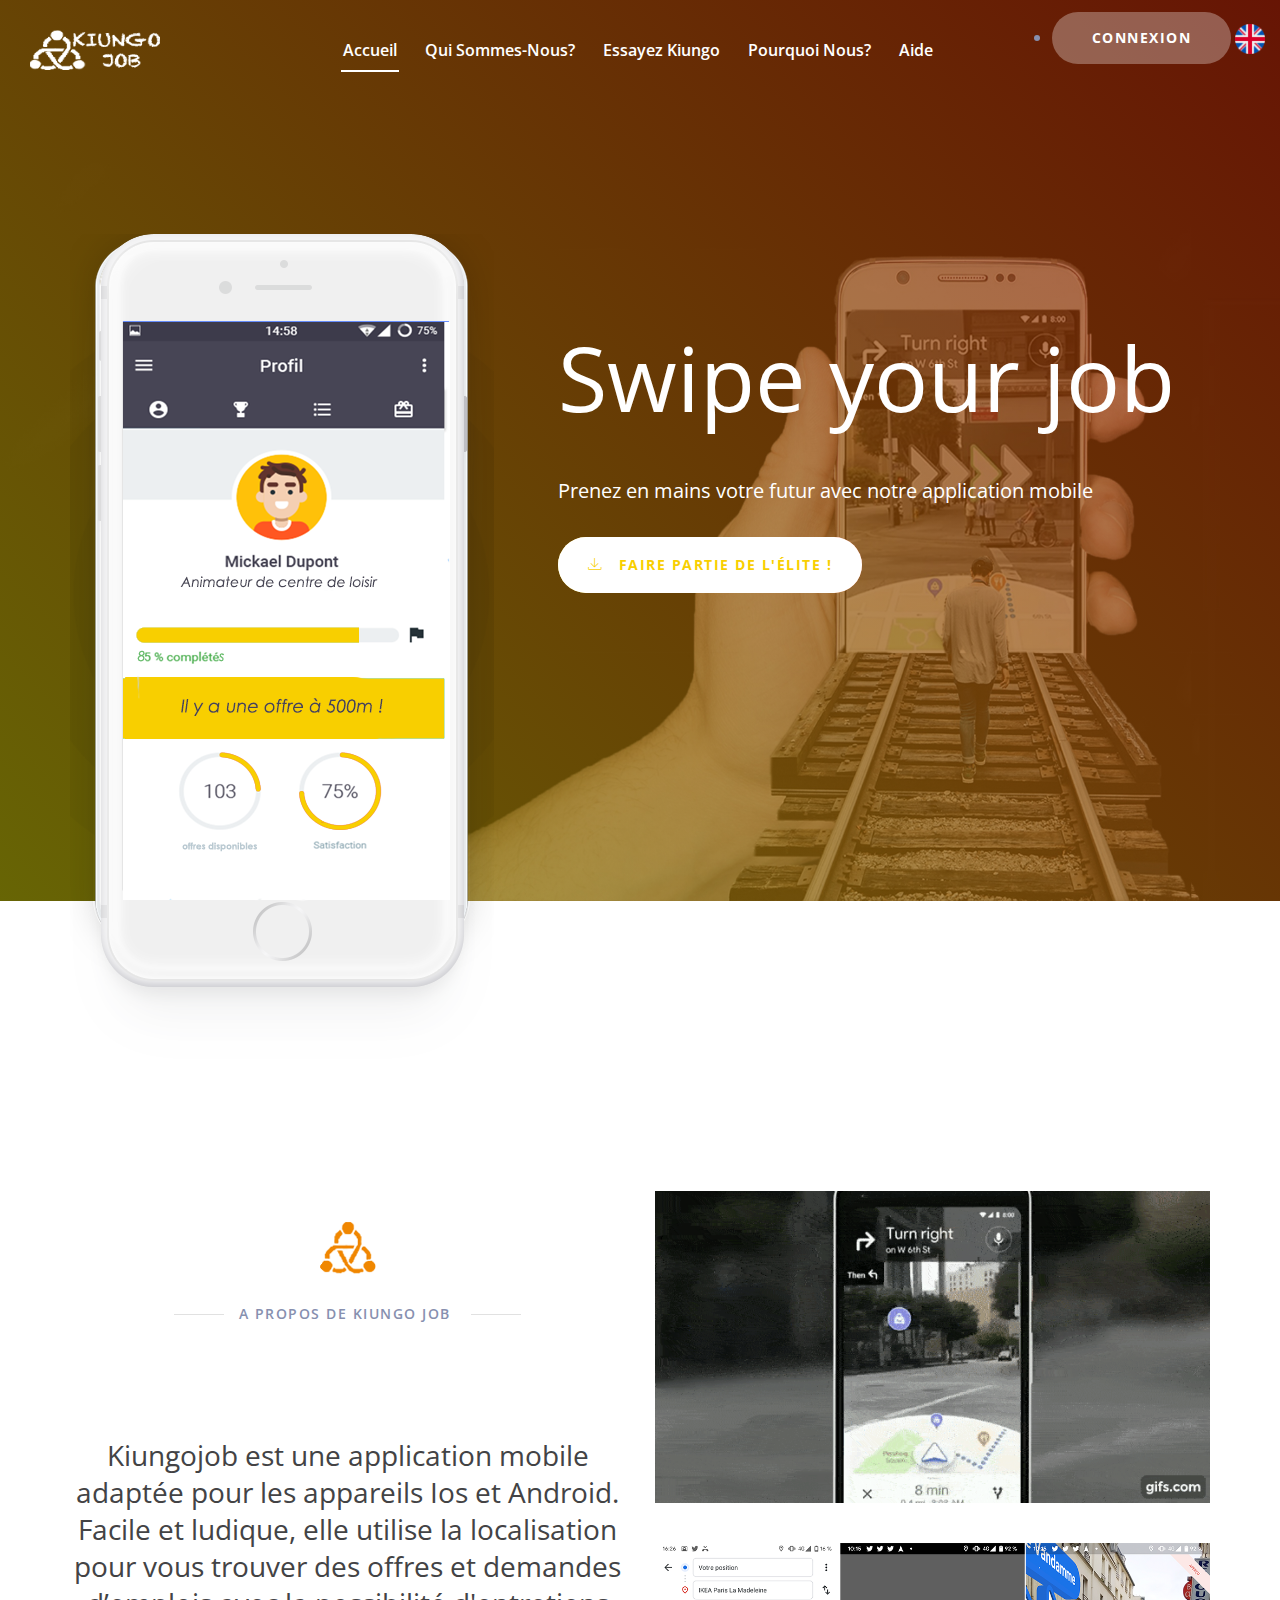
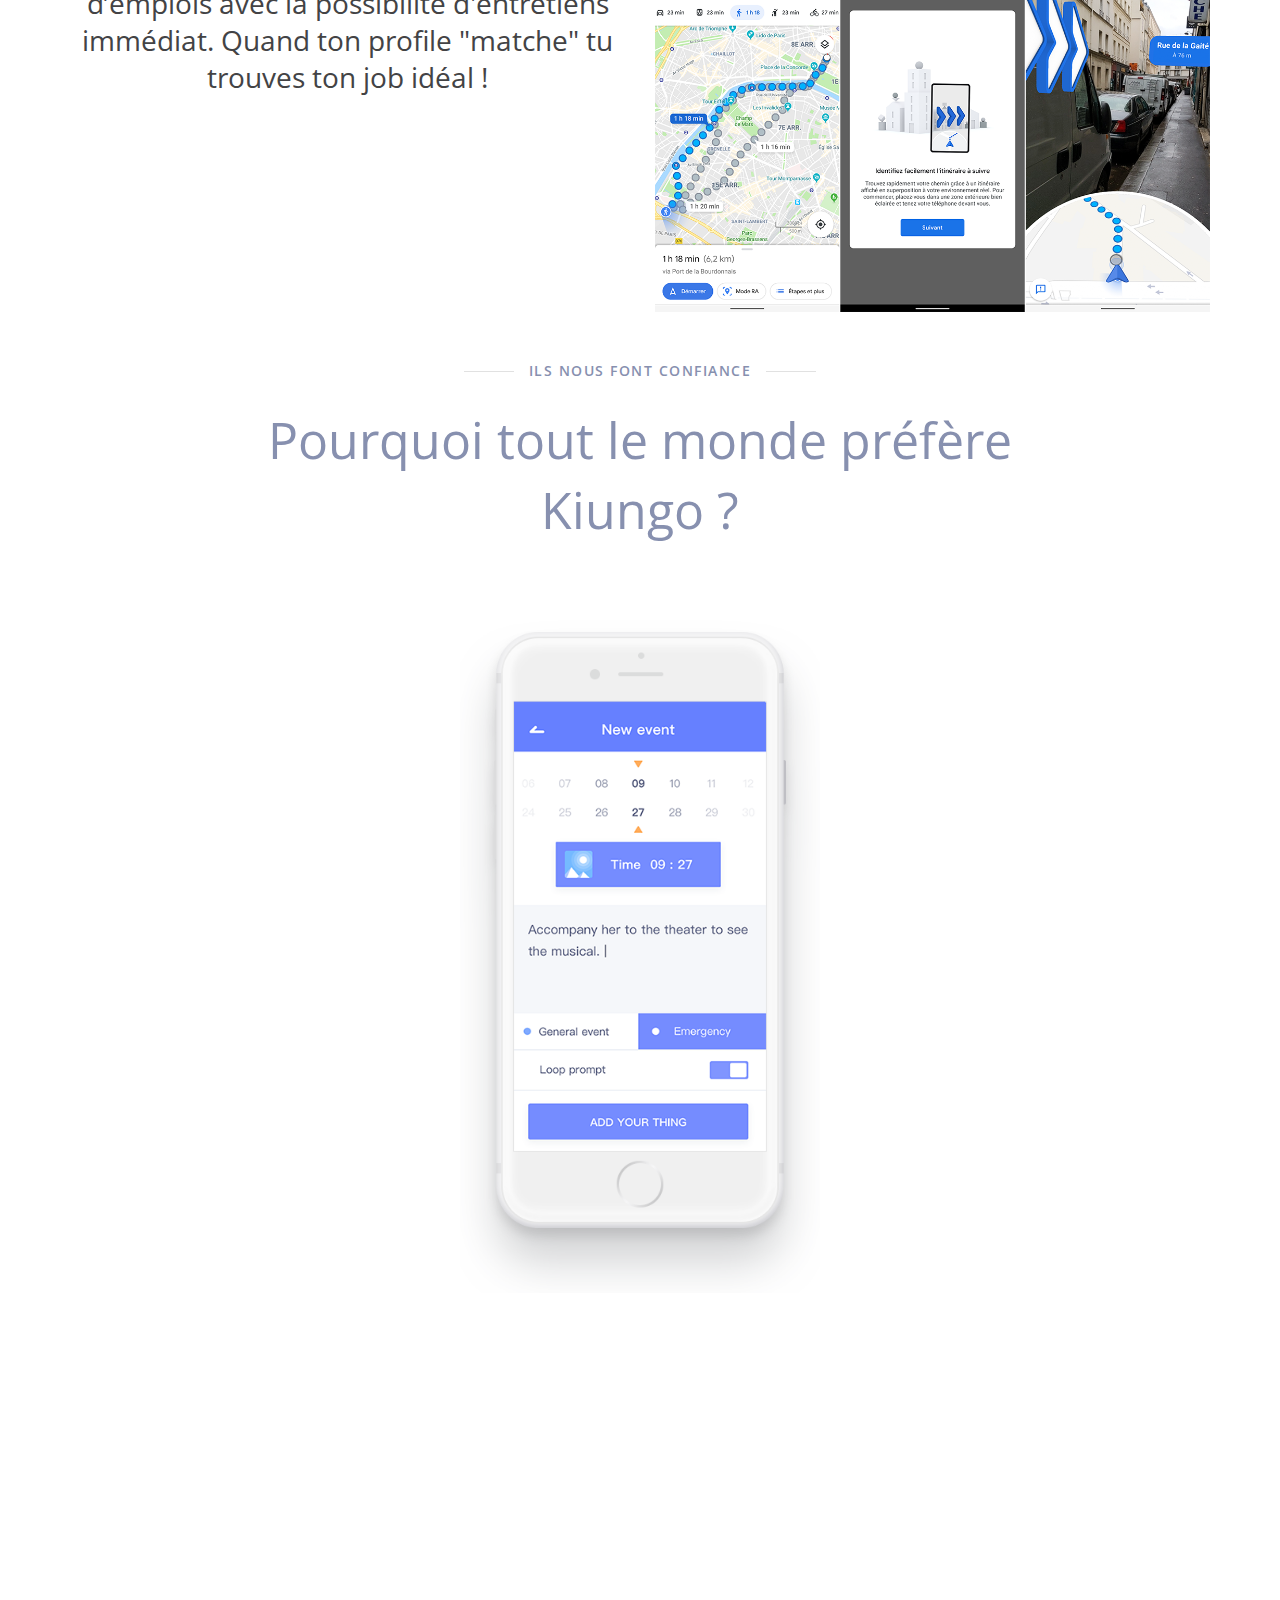
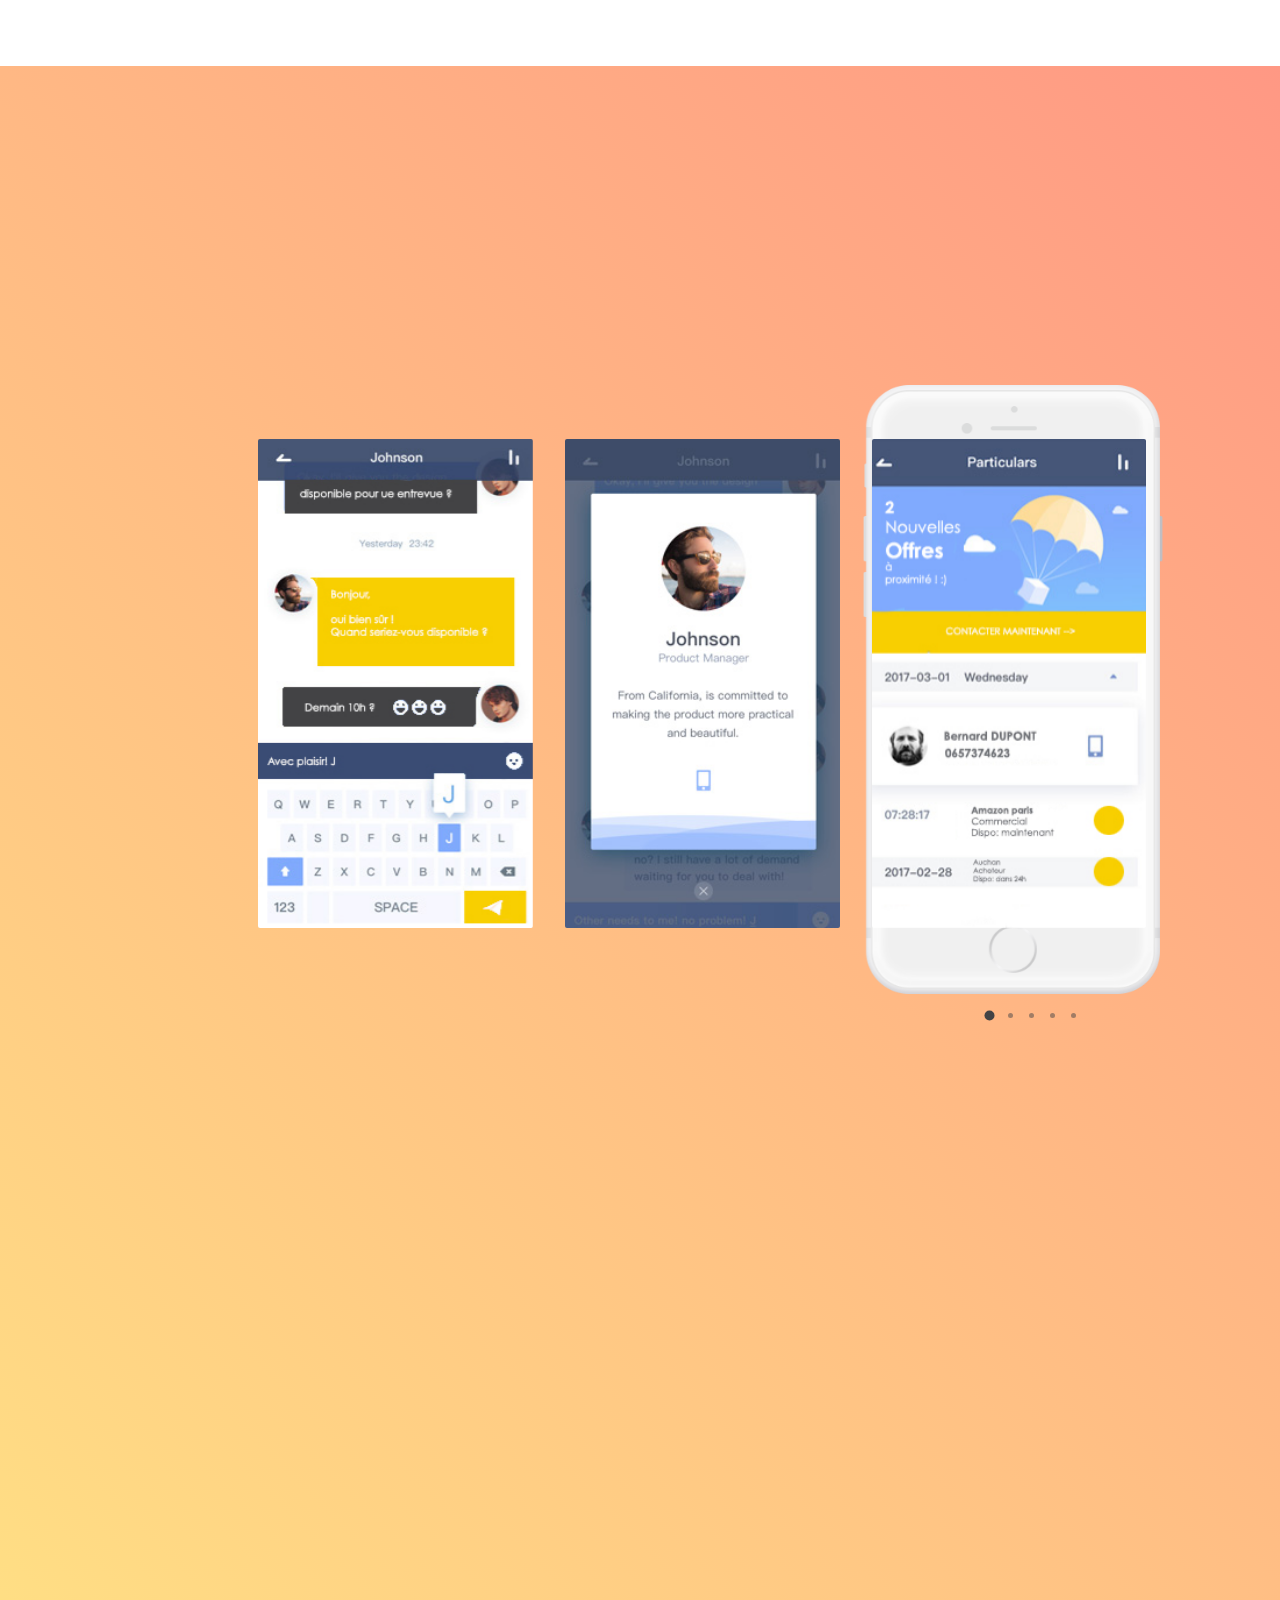
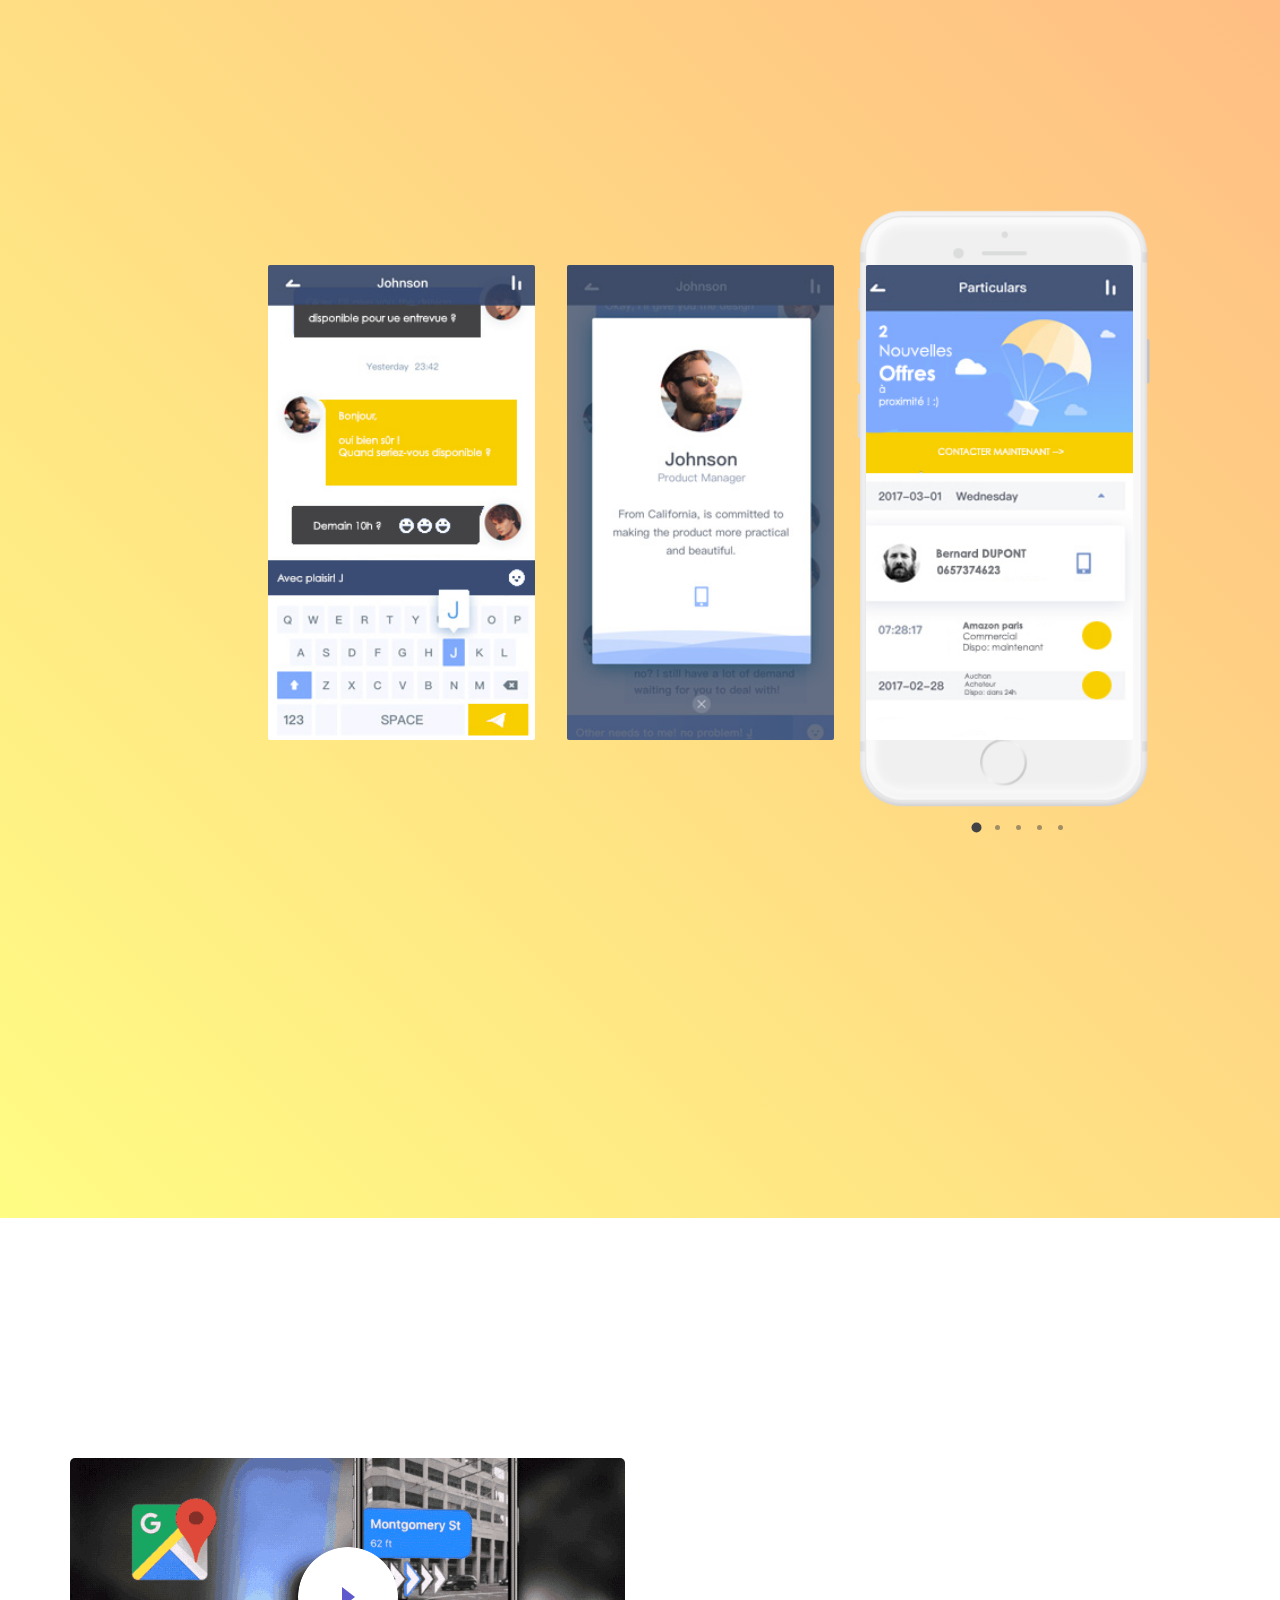
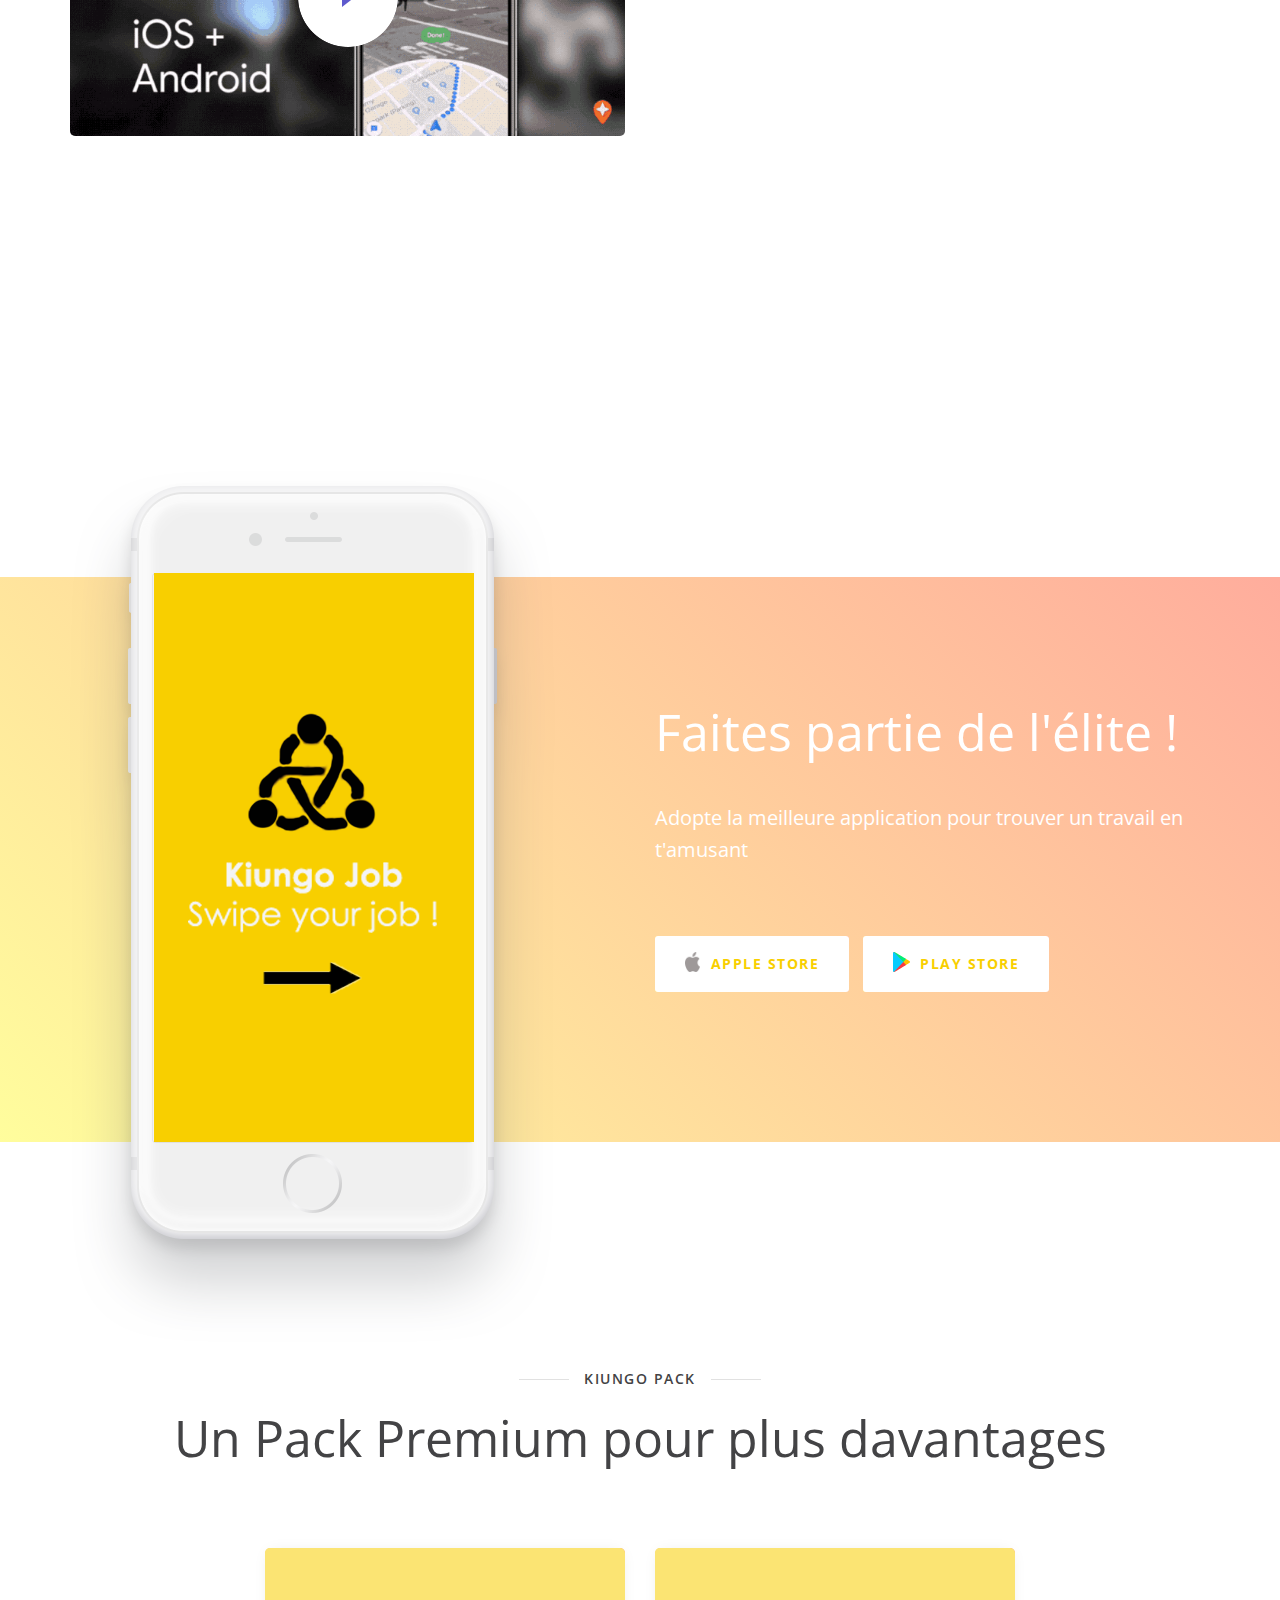
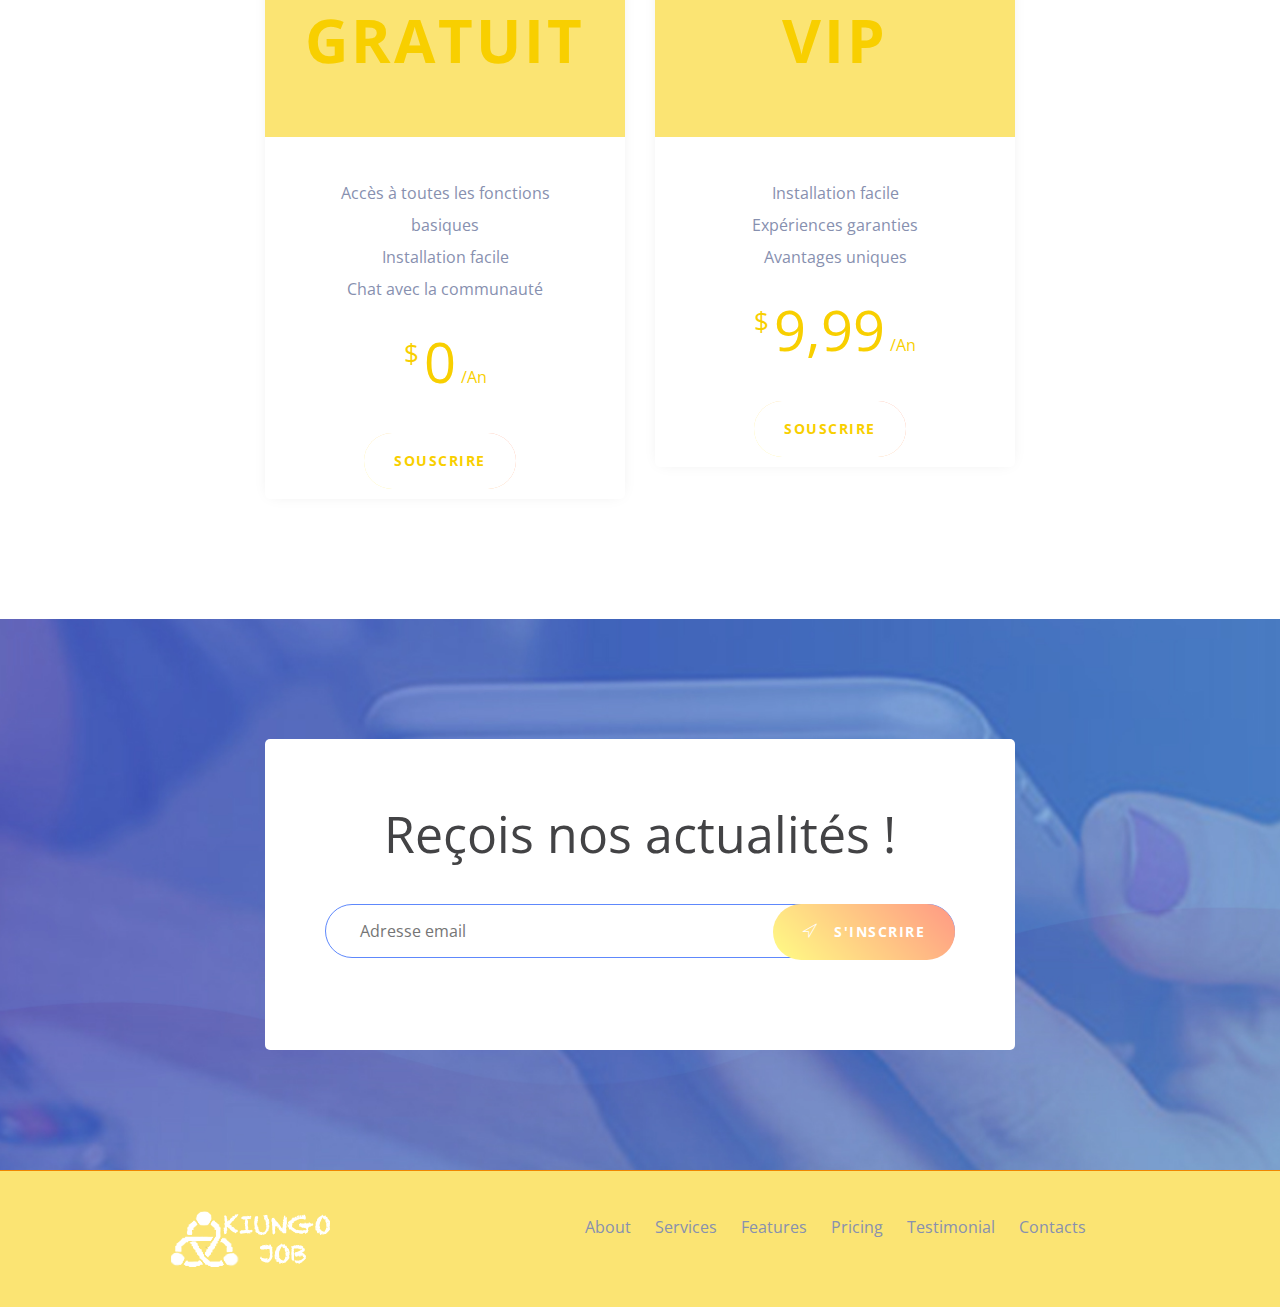
==== commit 8614394d: "ing" ====
--- a/index.html
+++ b/index.html
@@ -131,7 +131,9 @@
 					</div>
 					<div class="col-xs-12 col-md-6">
 						<figure class="mobile-image">
-							<img src="images/progress-phone.png" alt="">
+							<img src="images/Vid.gif" alt="">
+							<div class="space-40"></div>
+							<img src="images/3D.png" alt="">
 						</figure>
 					</div>
 				</div>
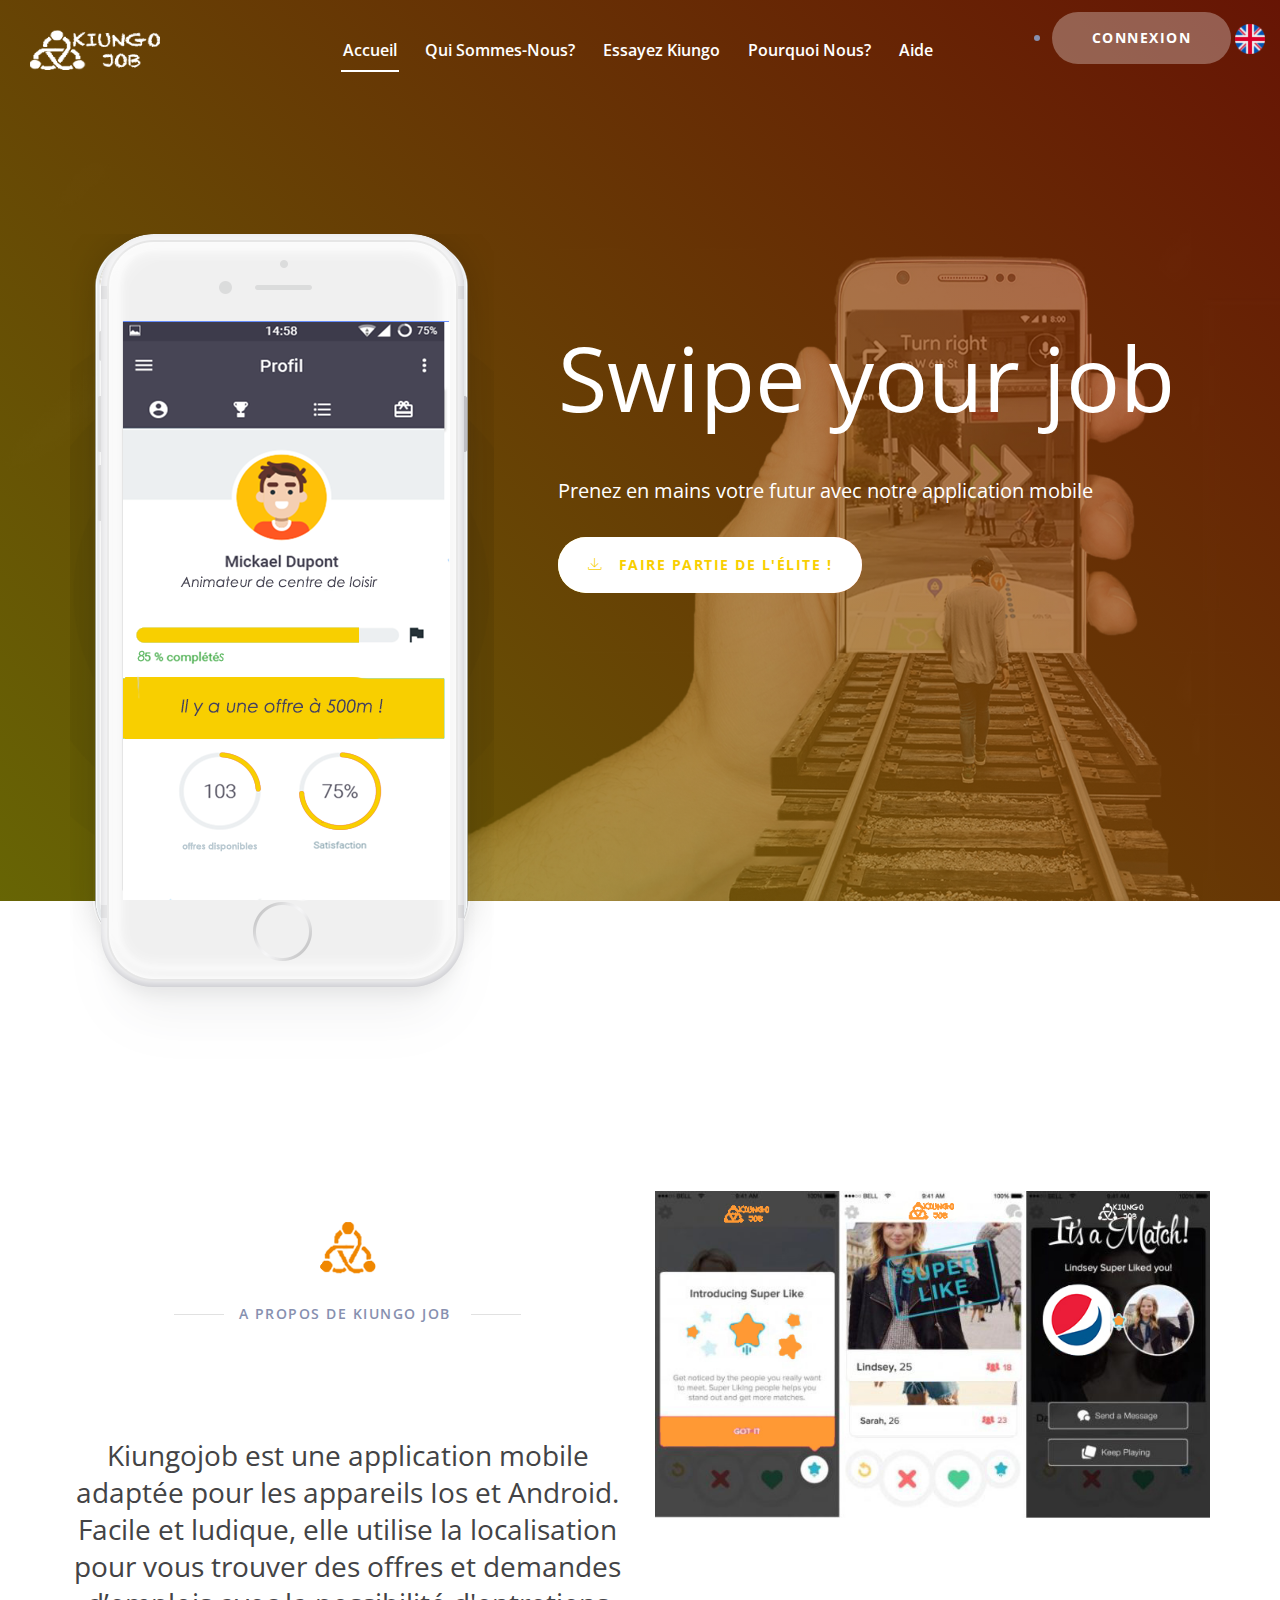
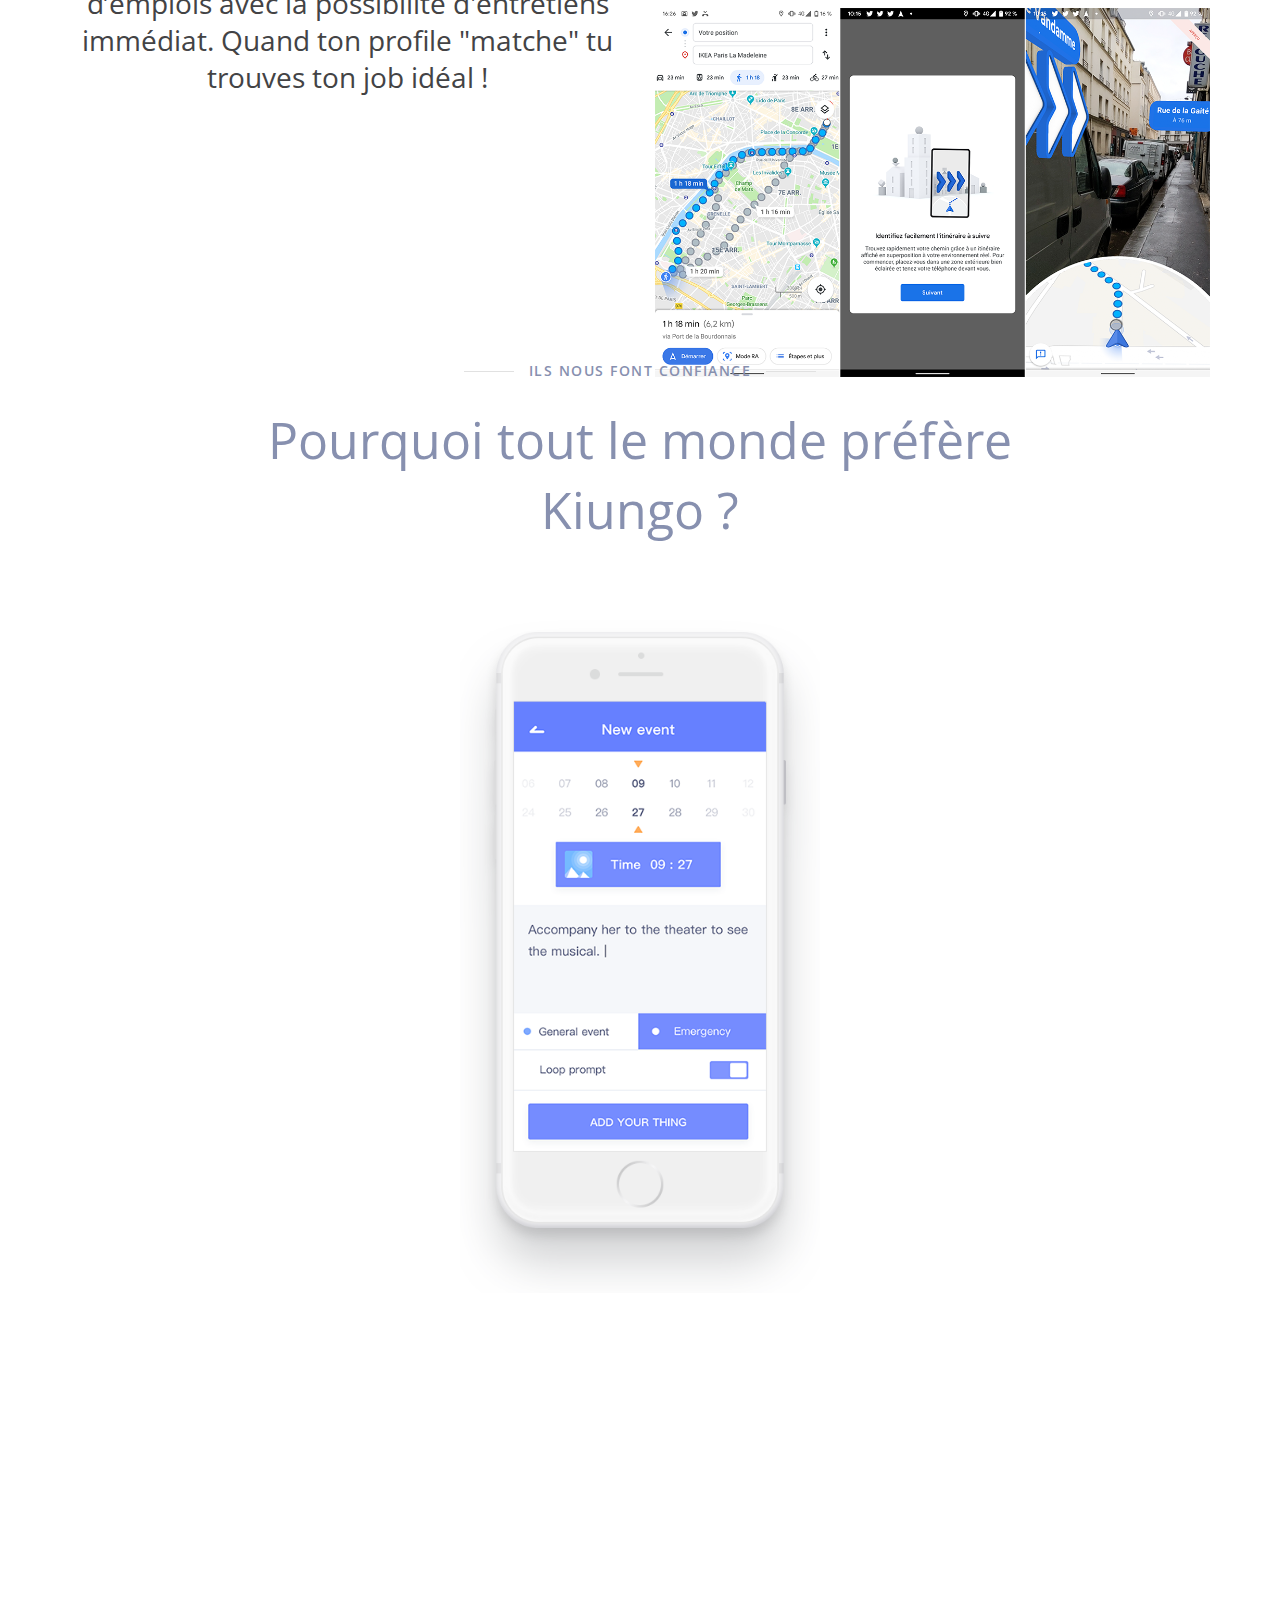
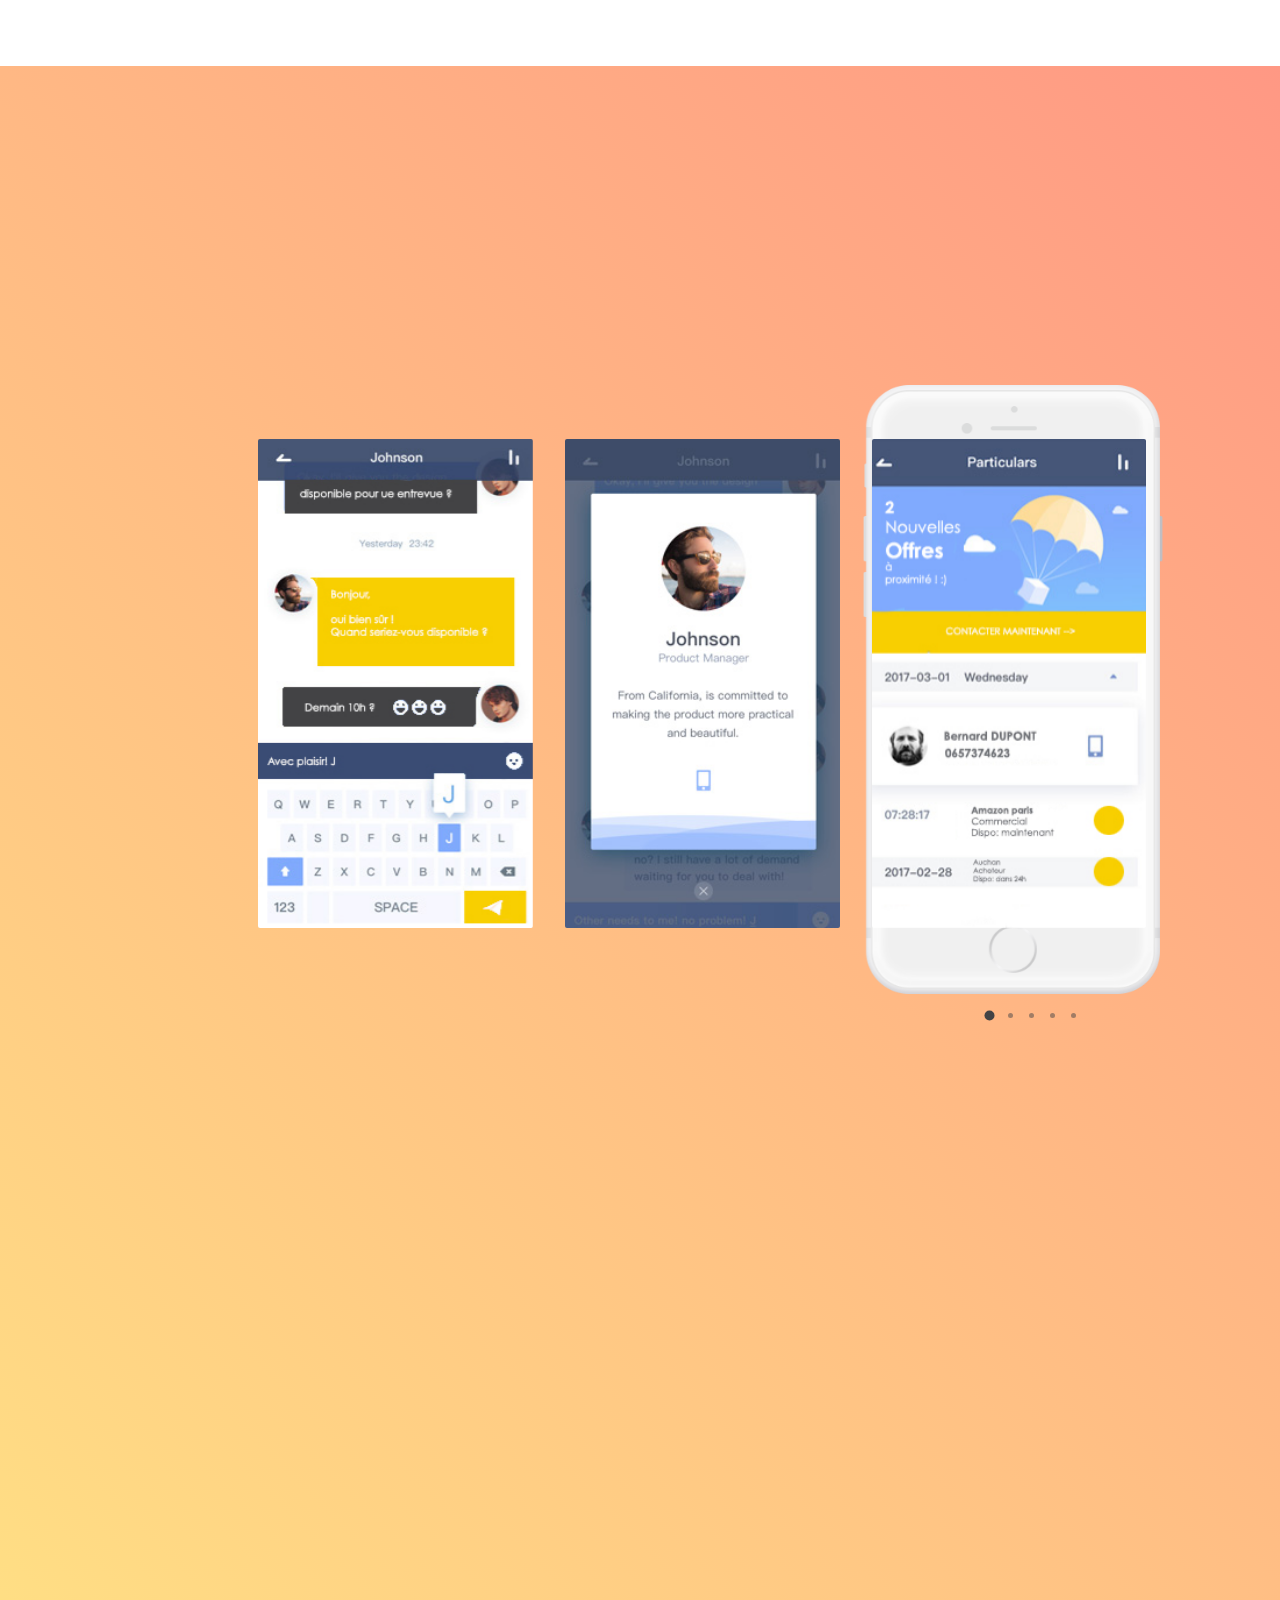
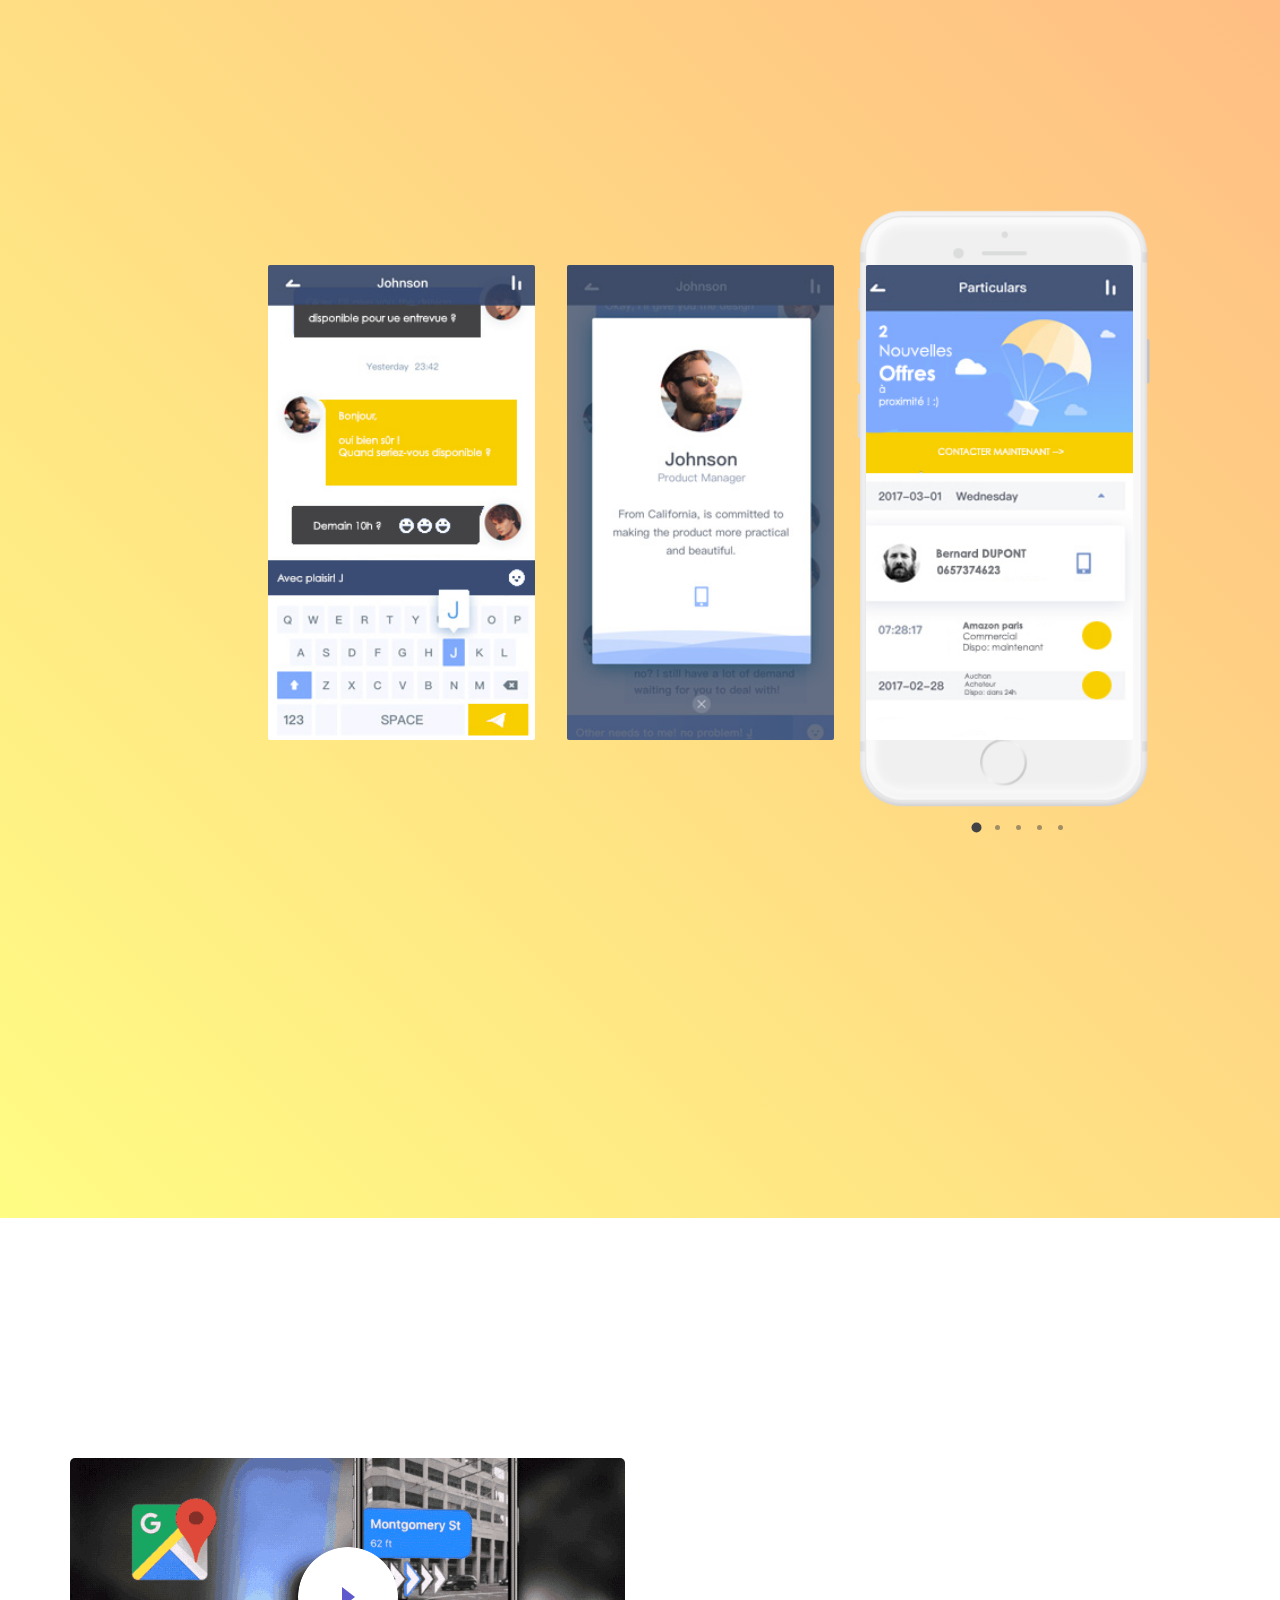
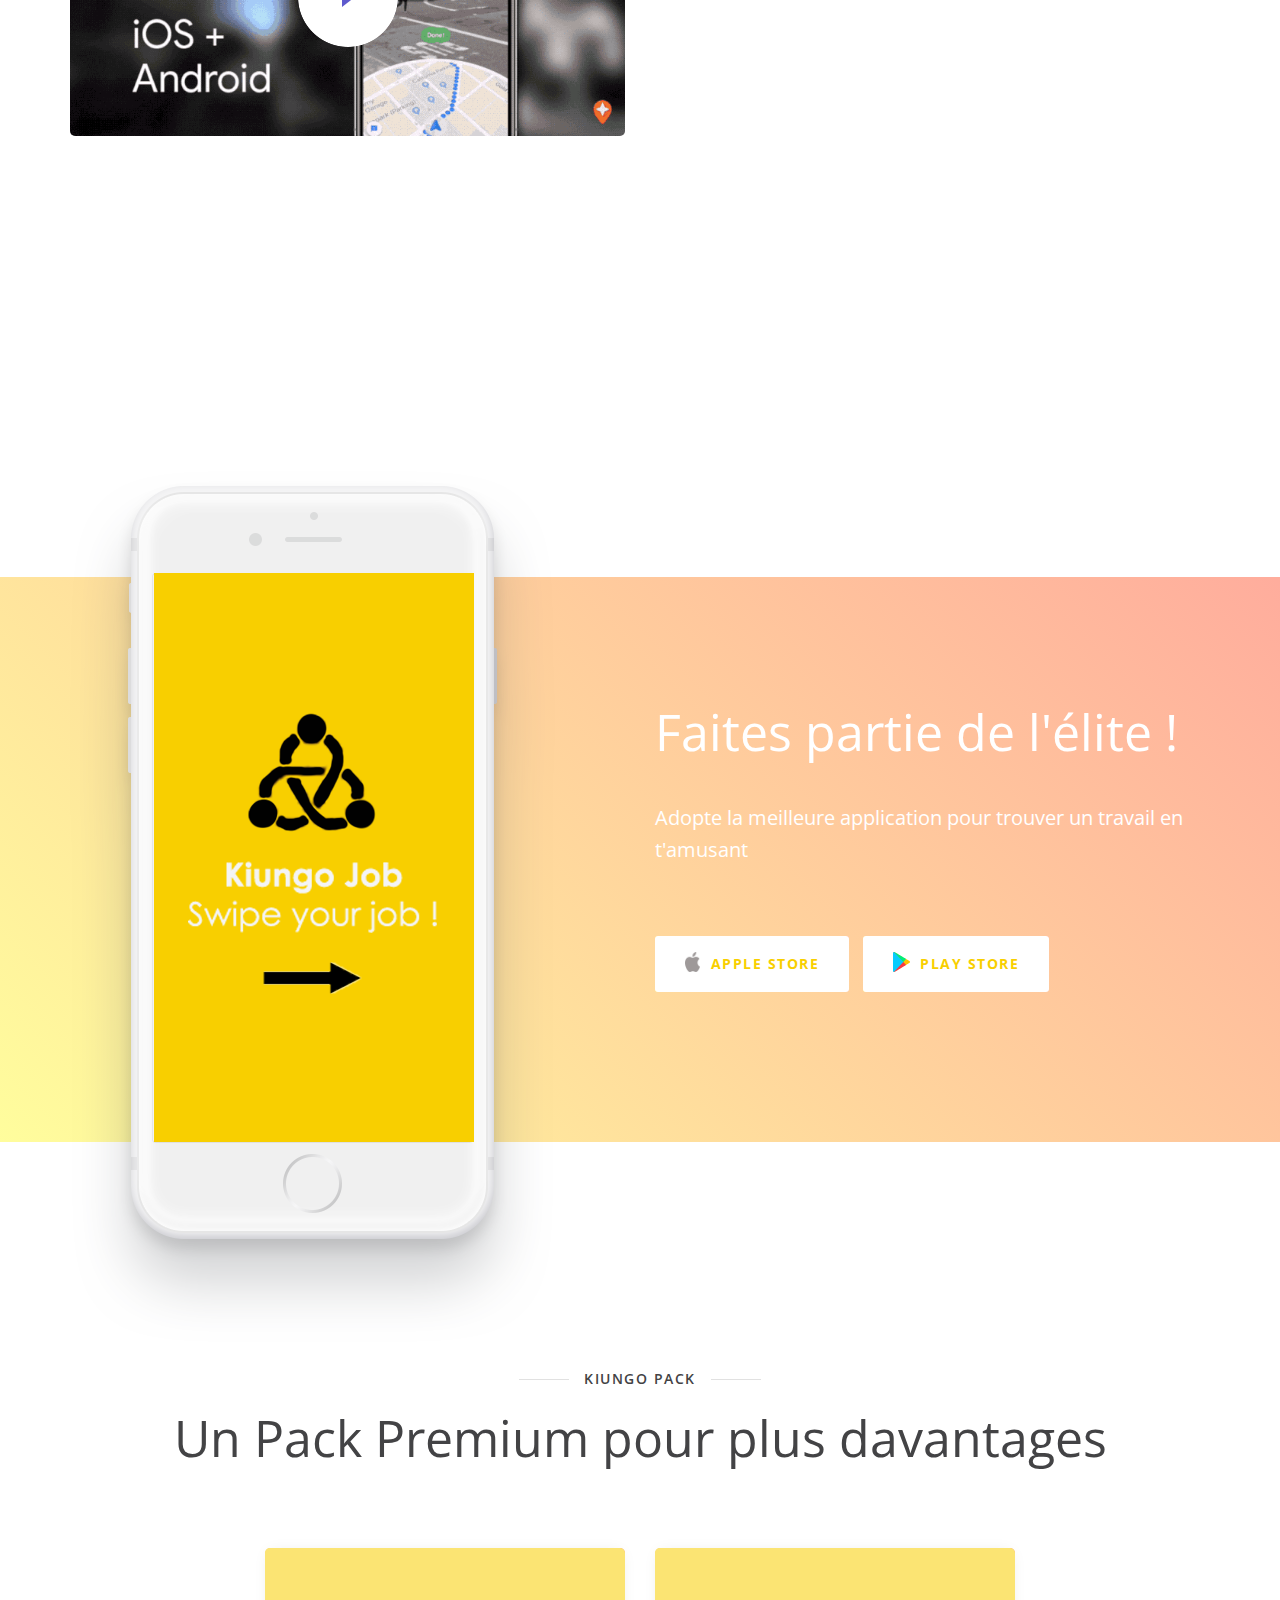
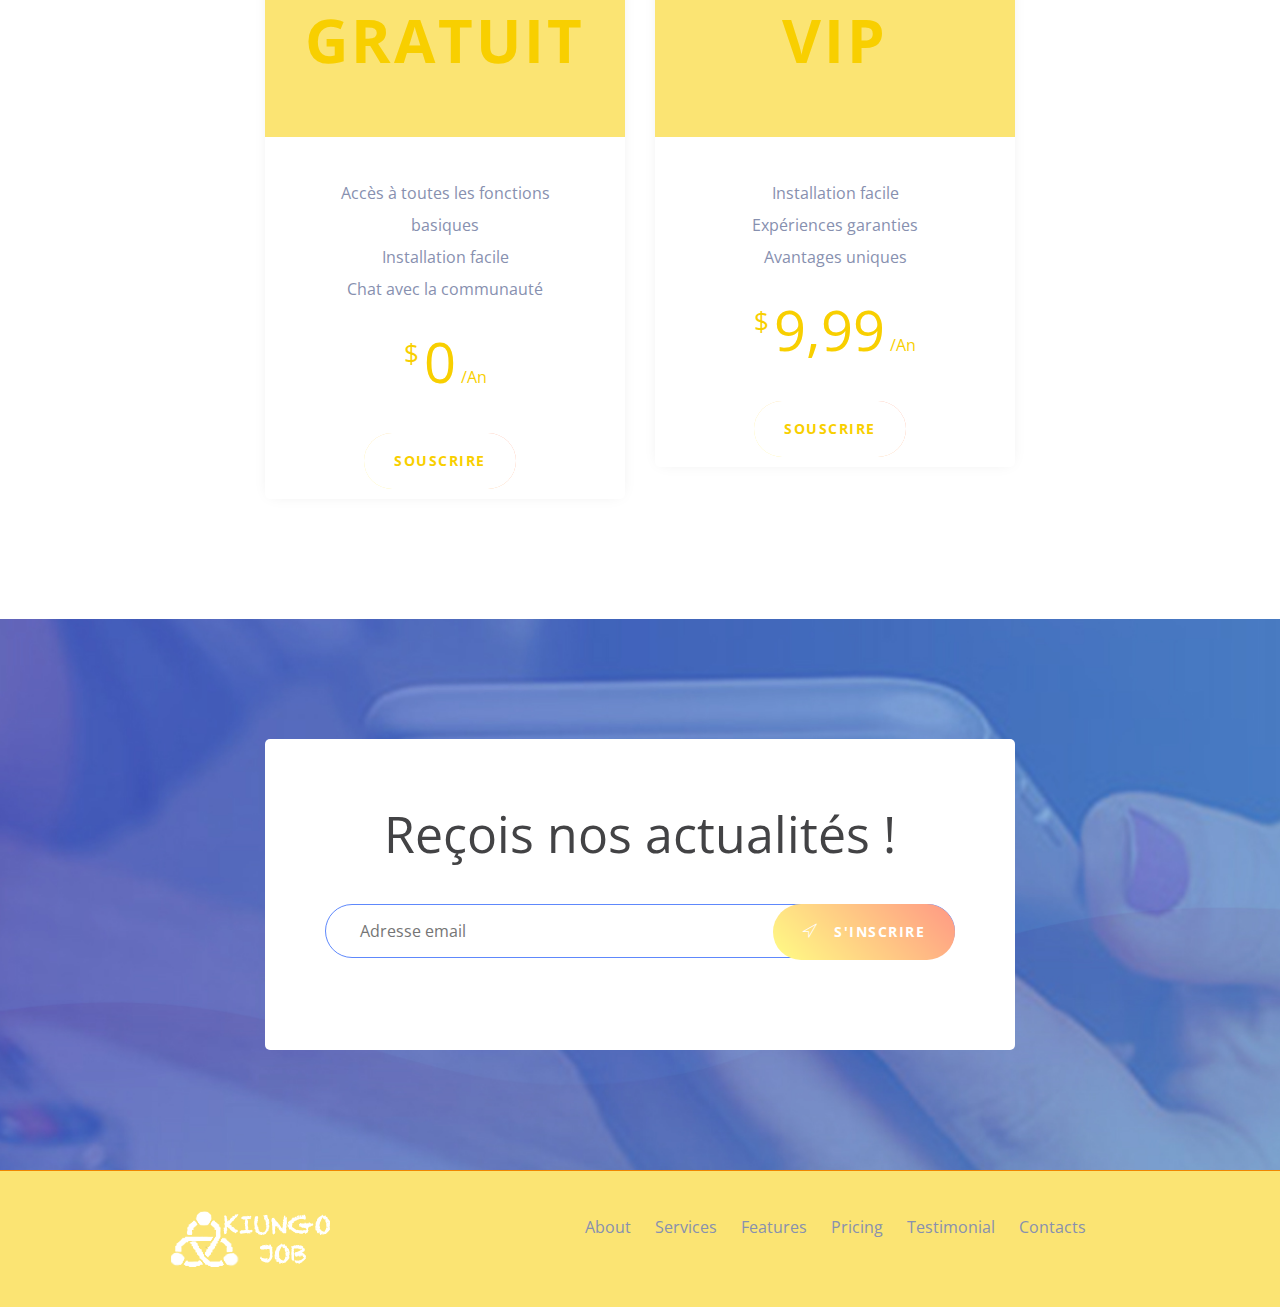
==== commit e8f9b05a: "img" ====
--- a/index.html
+++ b/index.html
@@ -131,8 +131,8 @@
 					</div>
 					<div class="col-xs-12 col-md-6">
 						<figure class="mobile-image">
-							<img src="images/Vid.gif" alt="">
-							<div class="space-40"></div>
+							<img src="images/super-like-sur-tinder.jpg" alt="">
+							<div class="space-90"></div>
 							<img src="images/3D.png" alt="">
 						</figure>
 					</div>
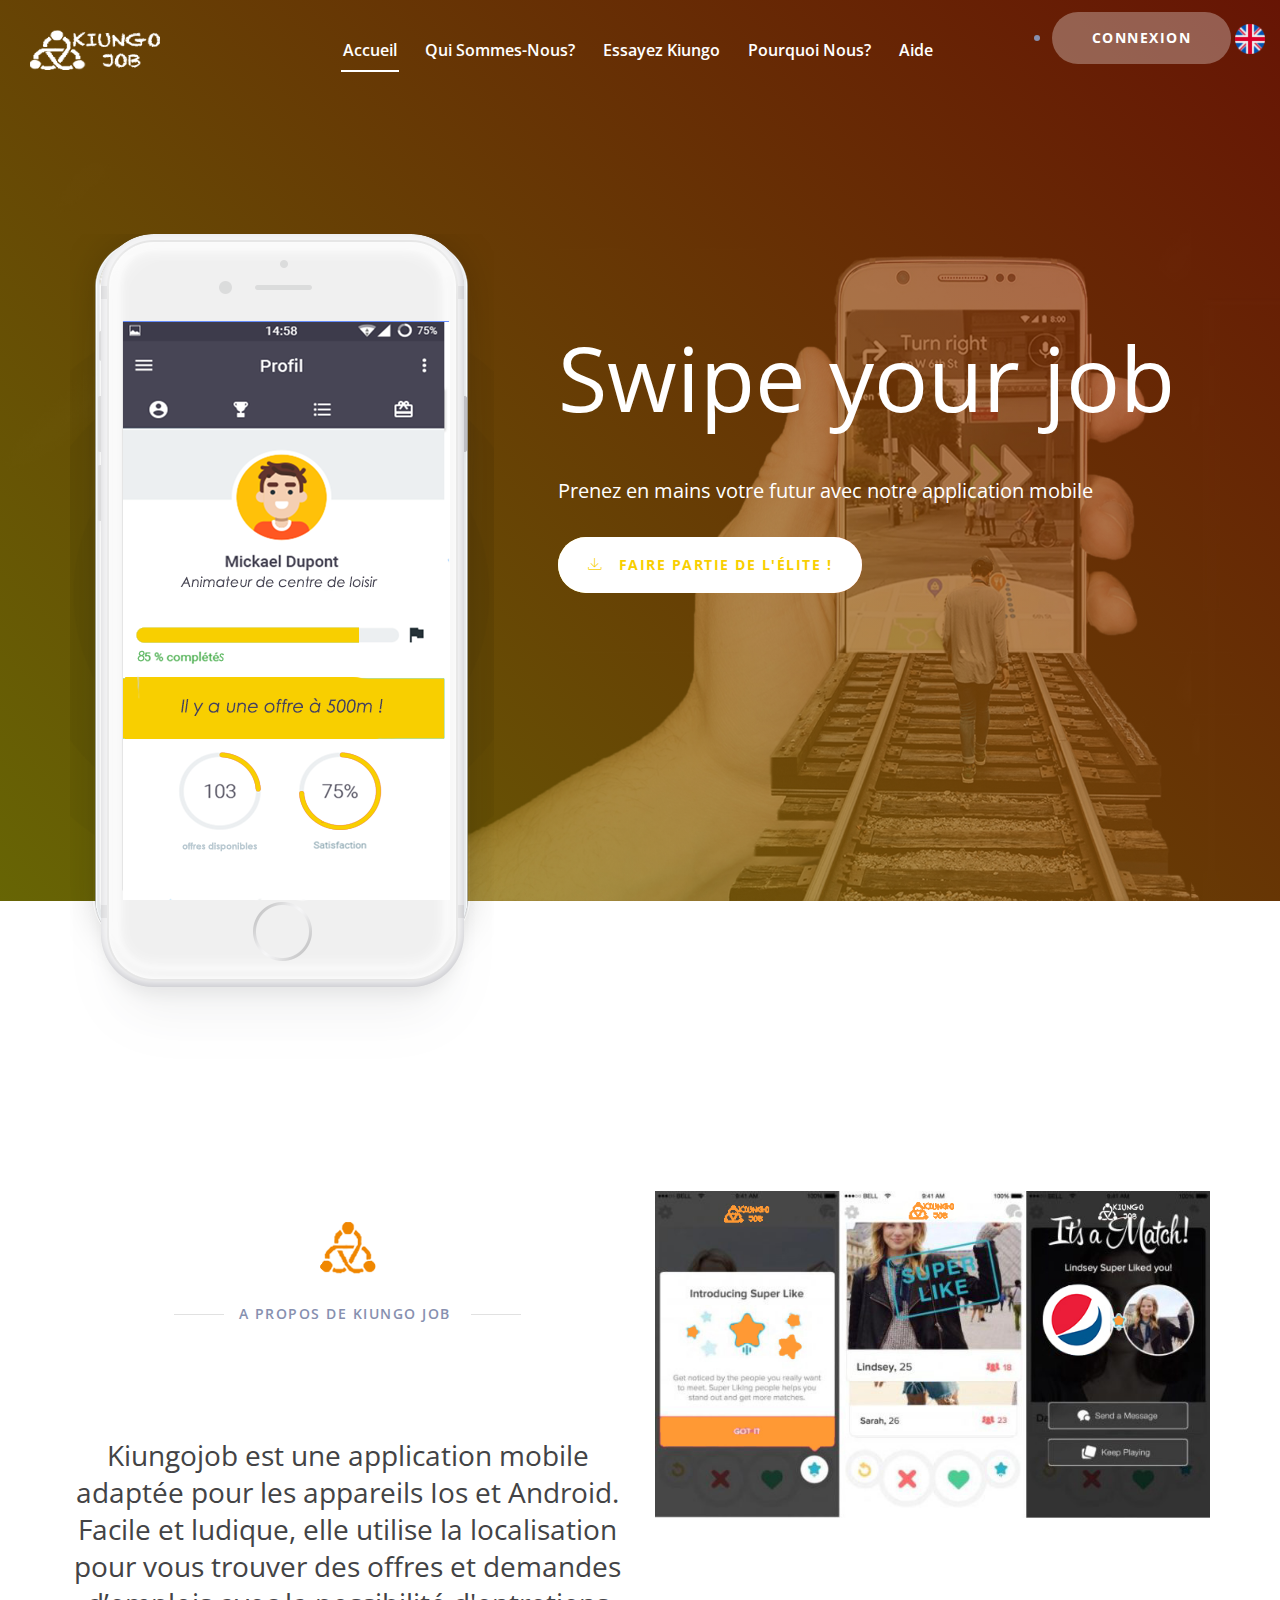
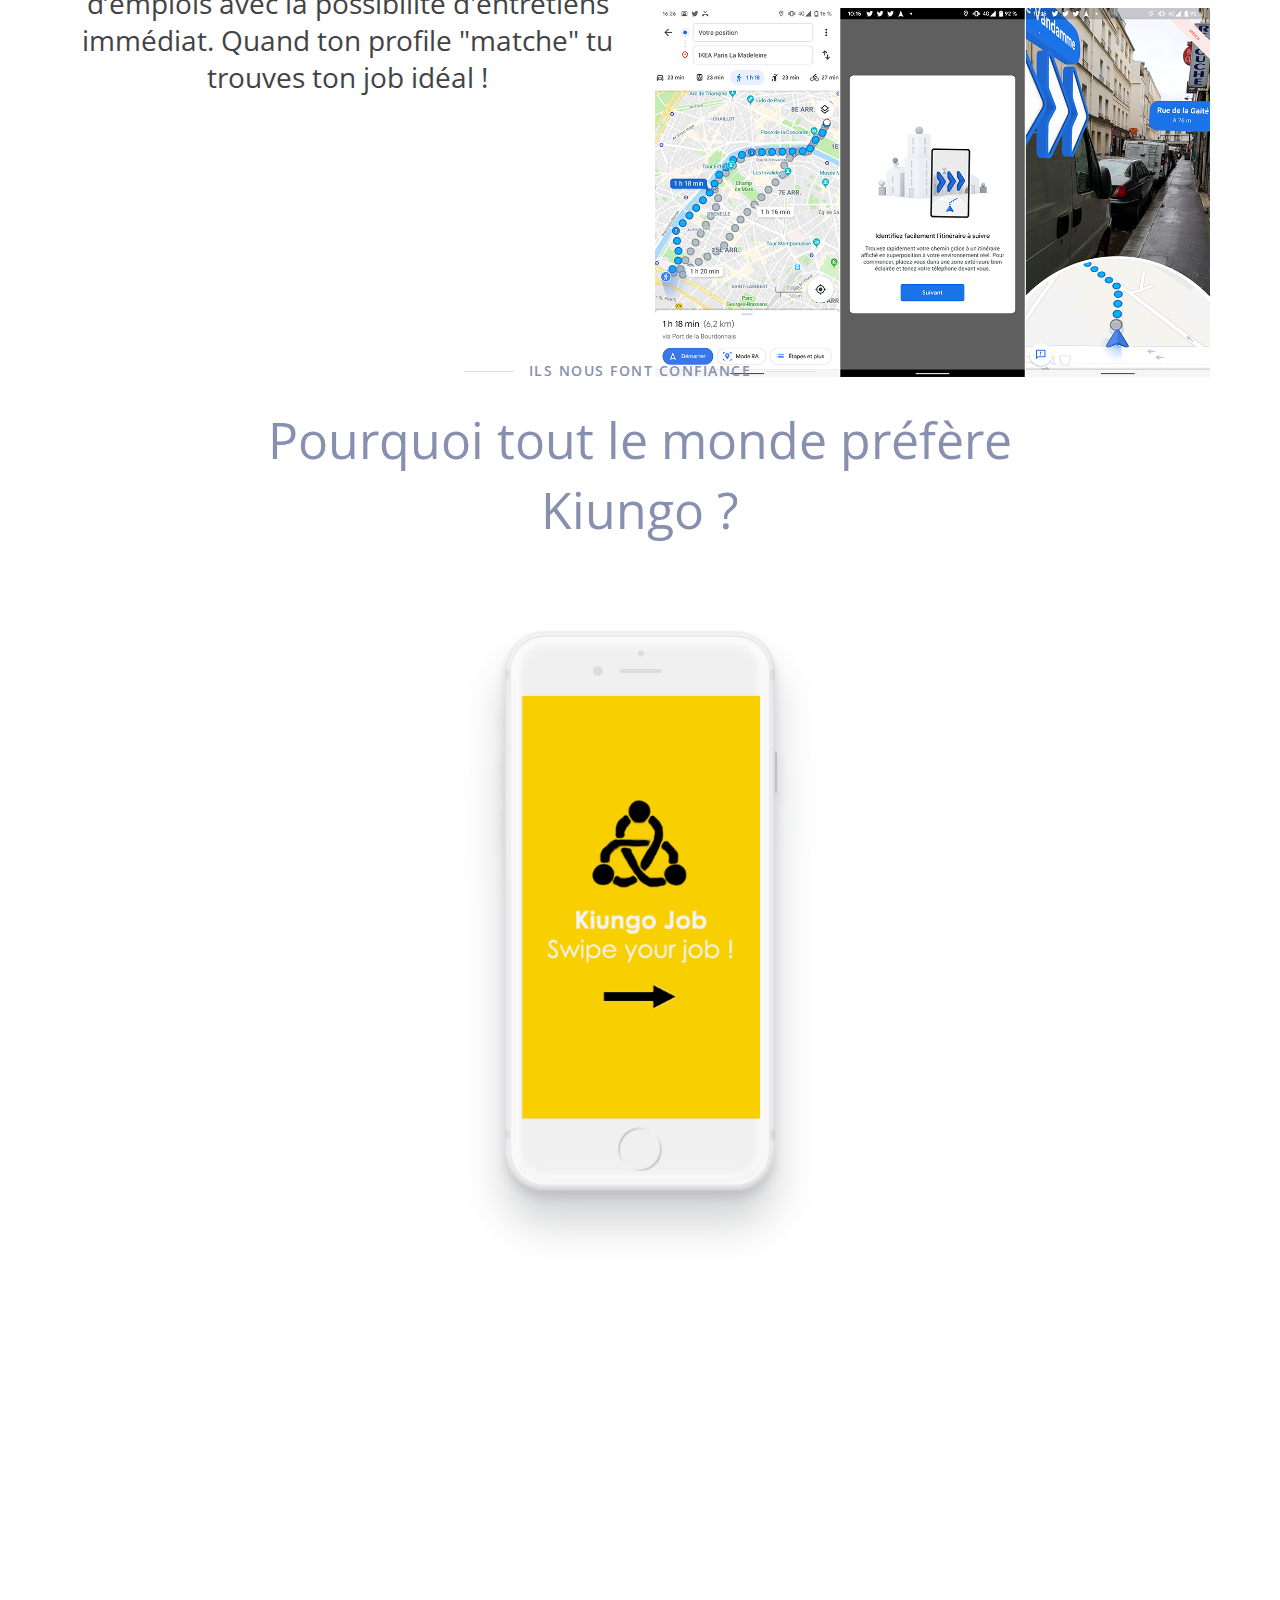
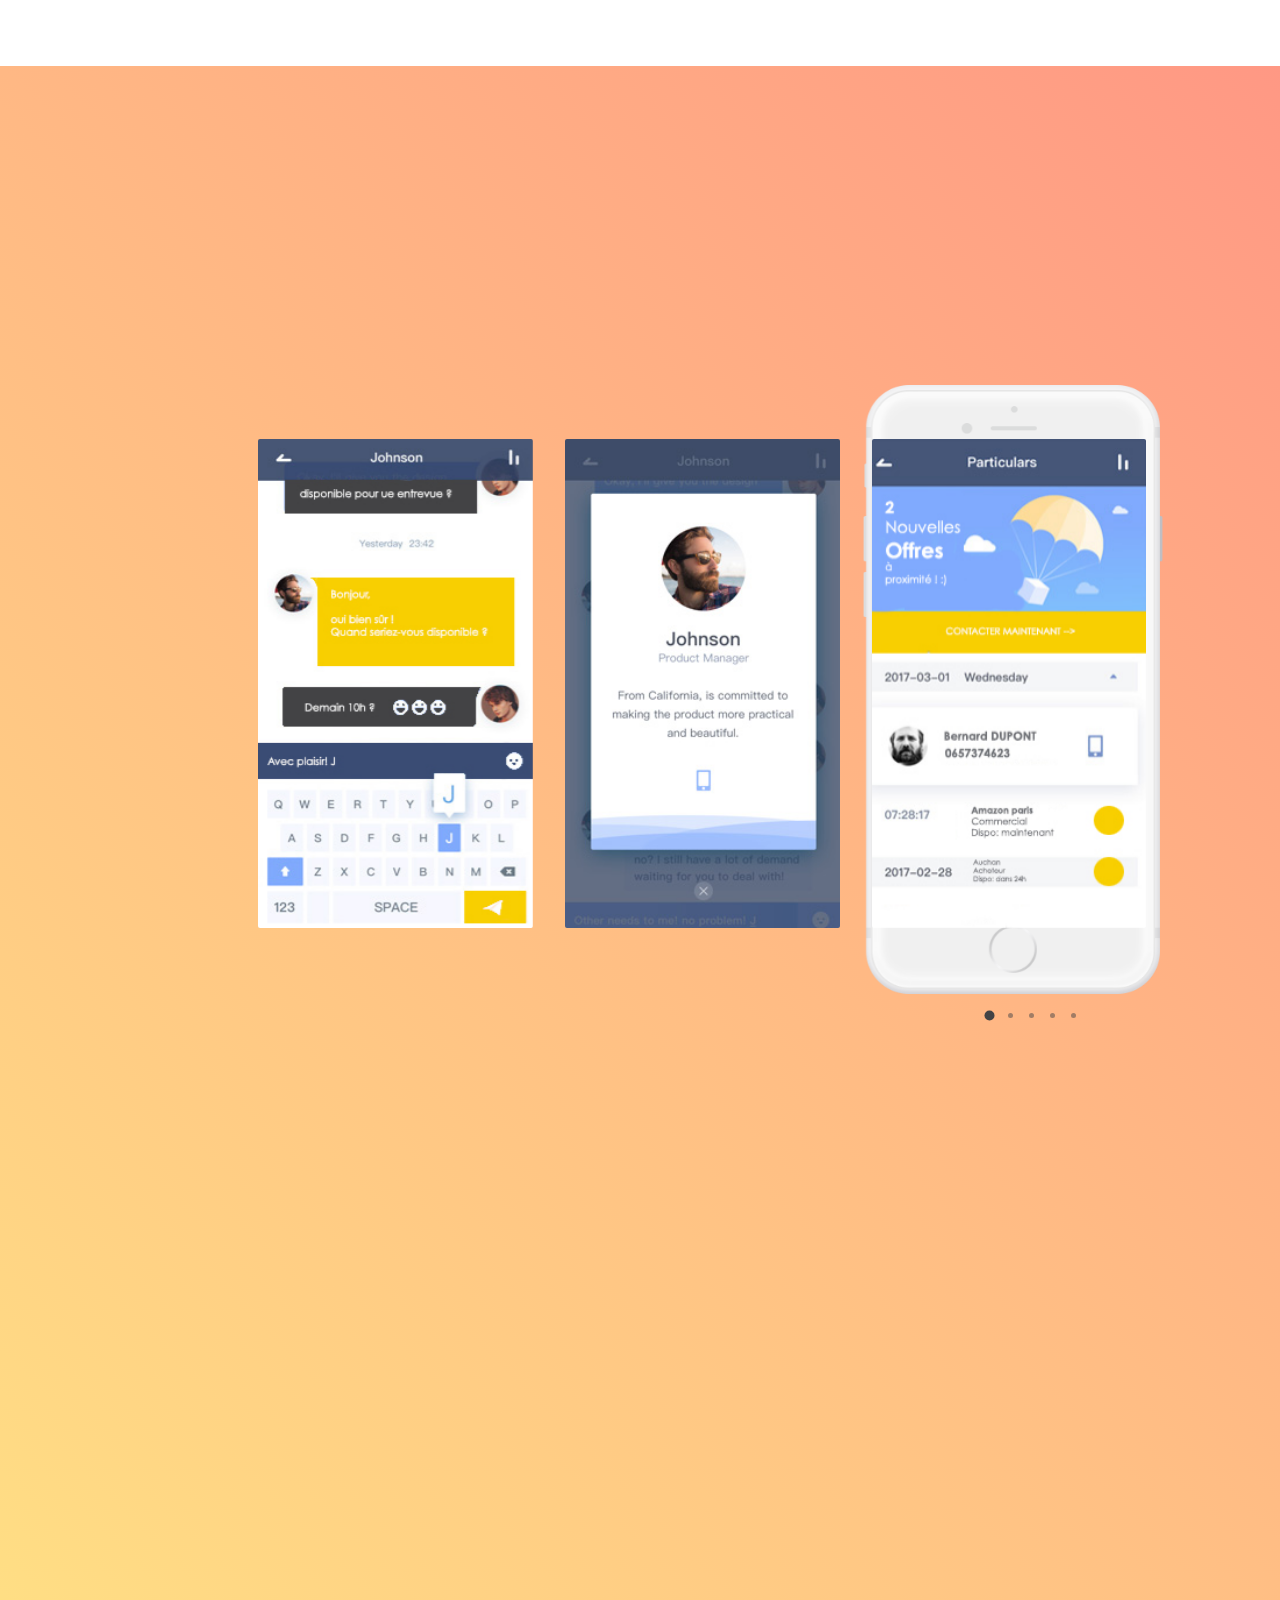
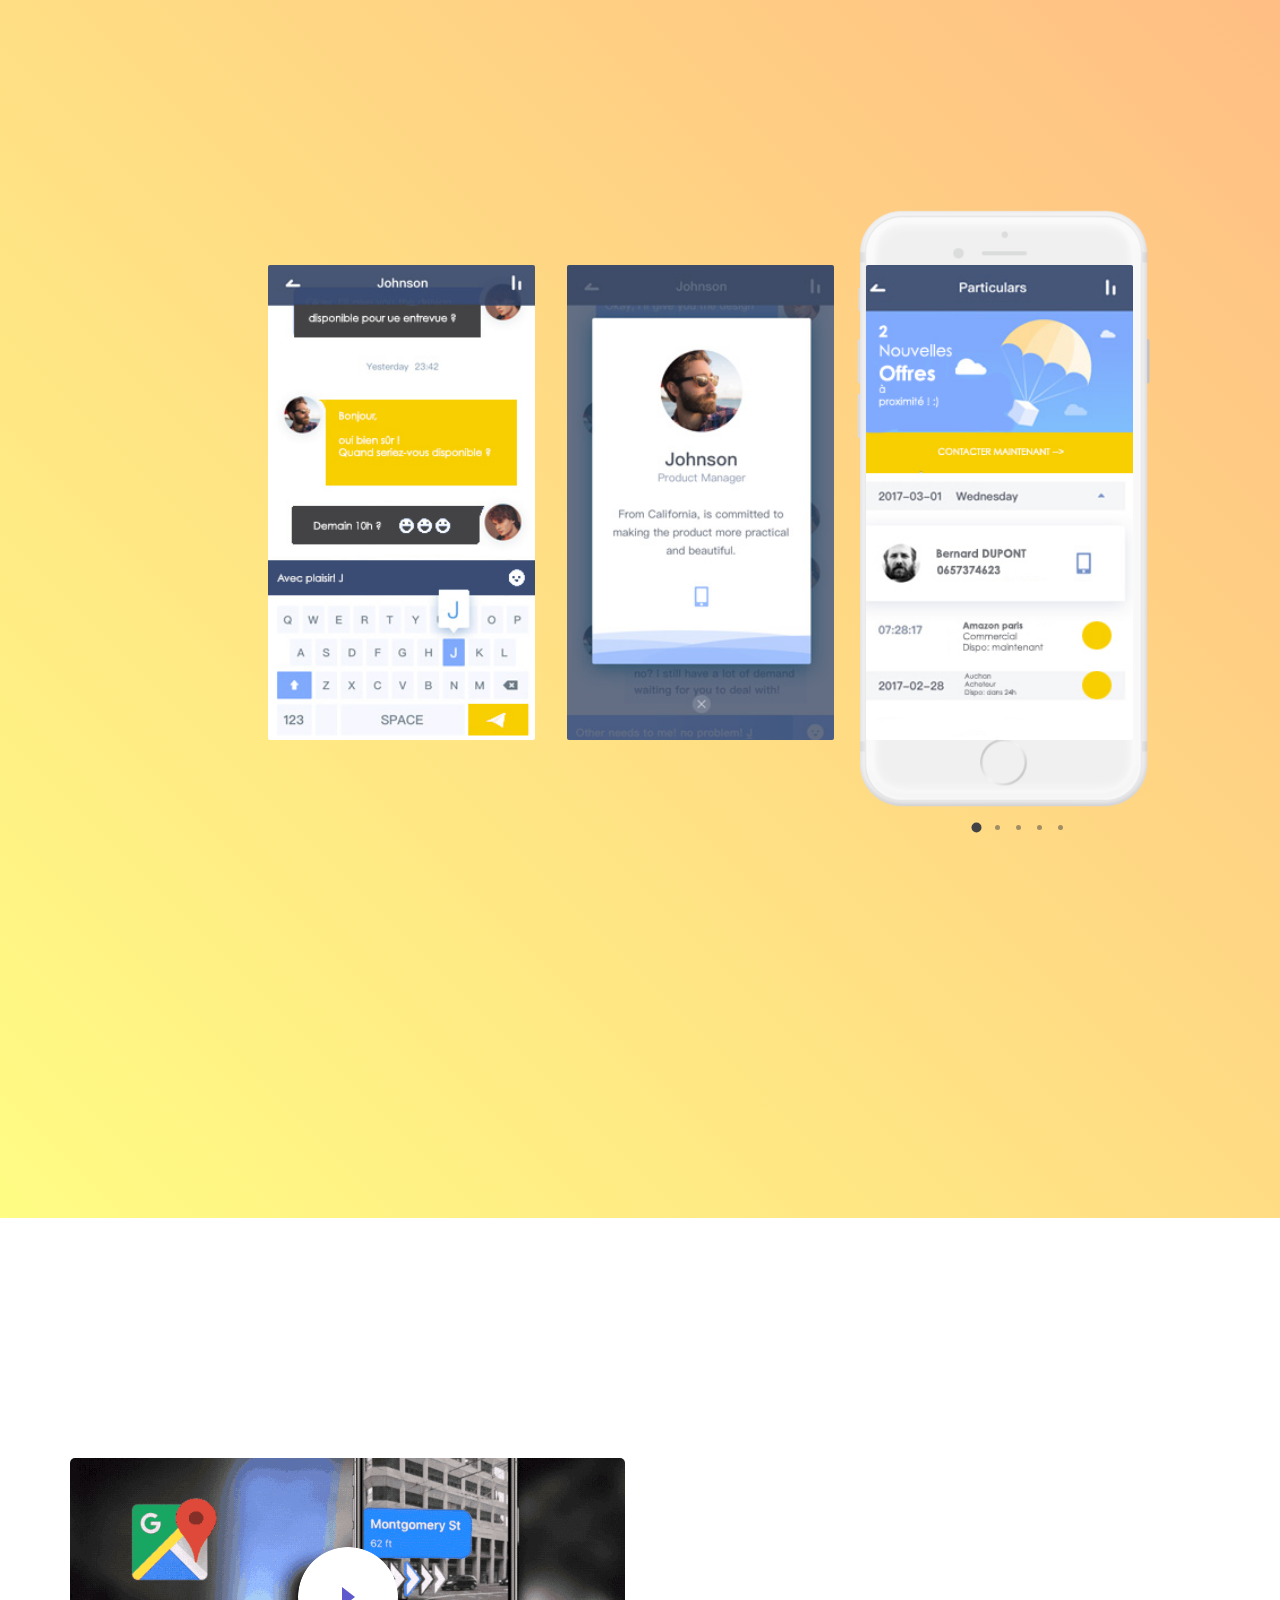
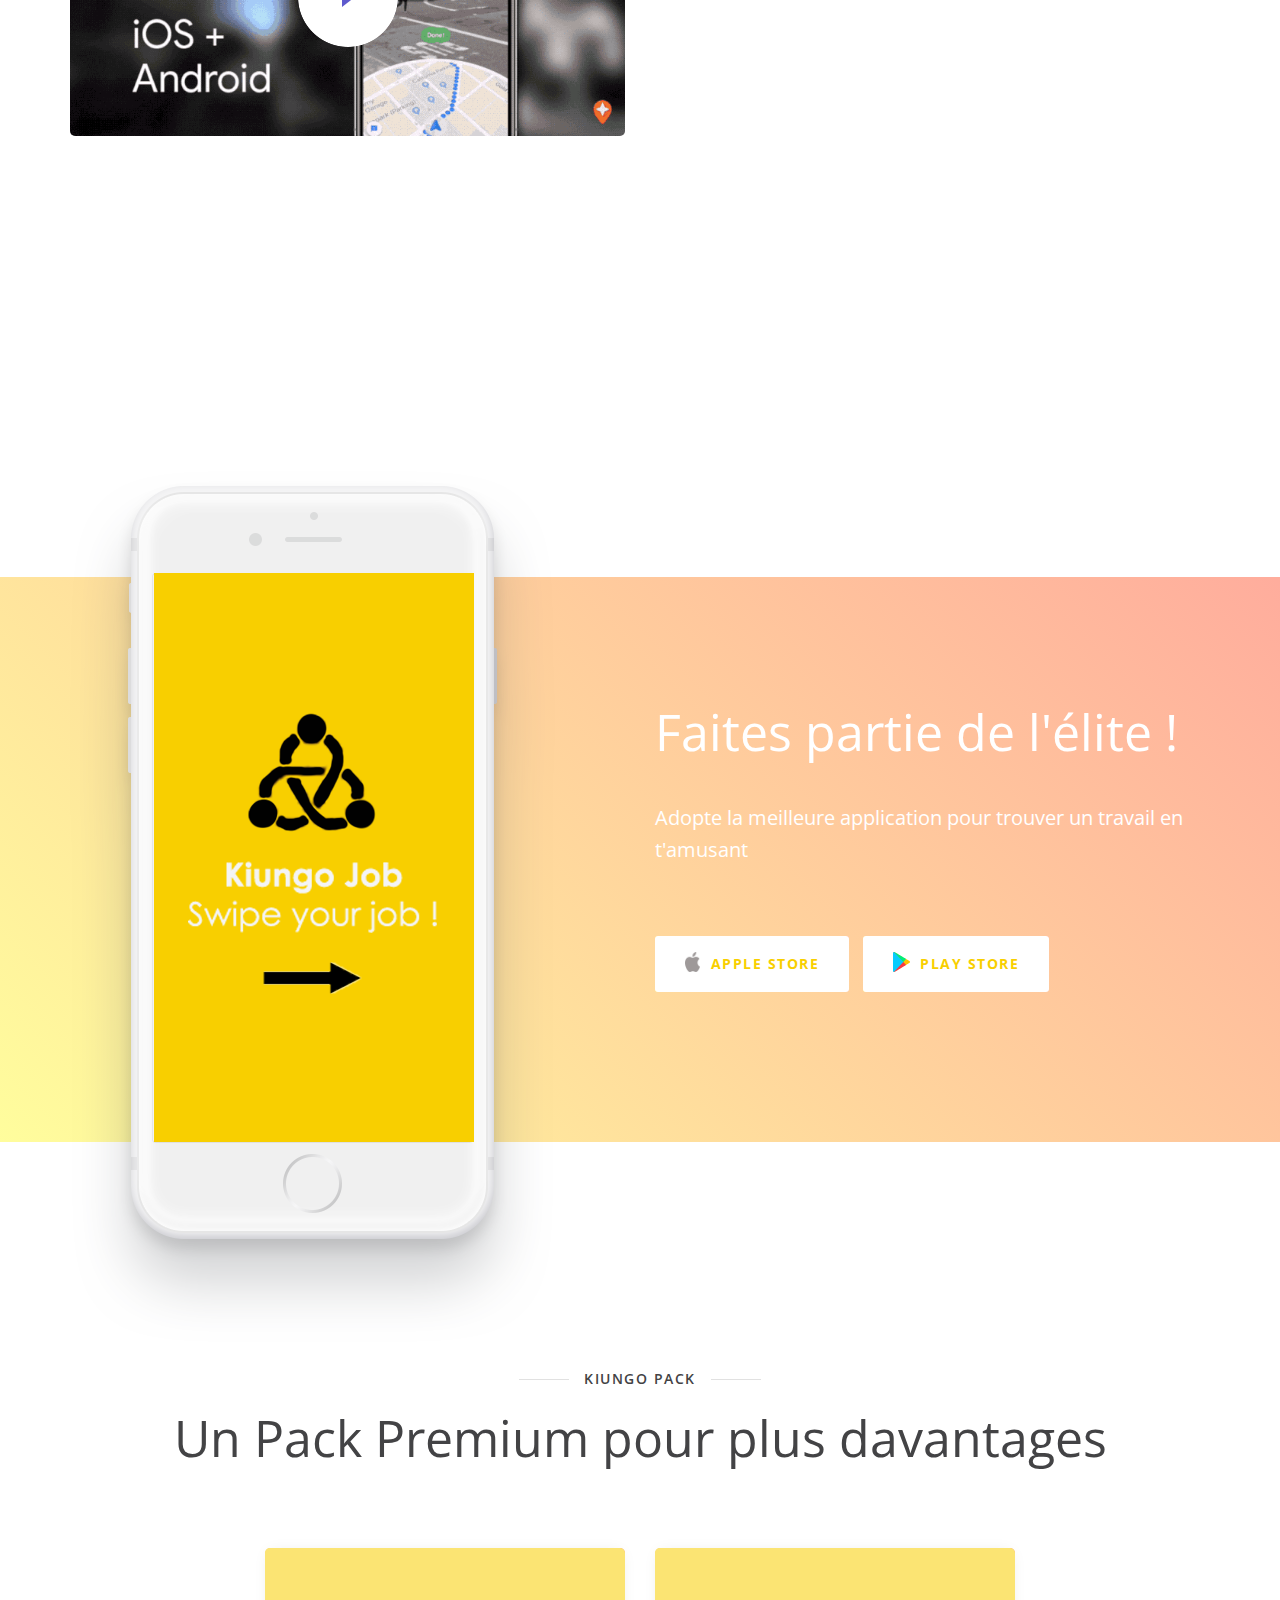
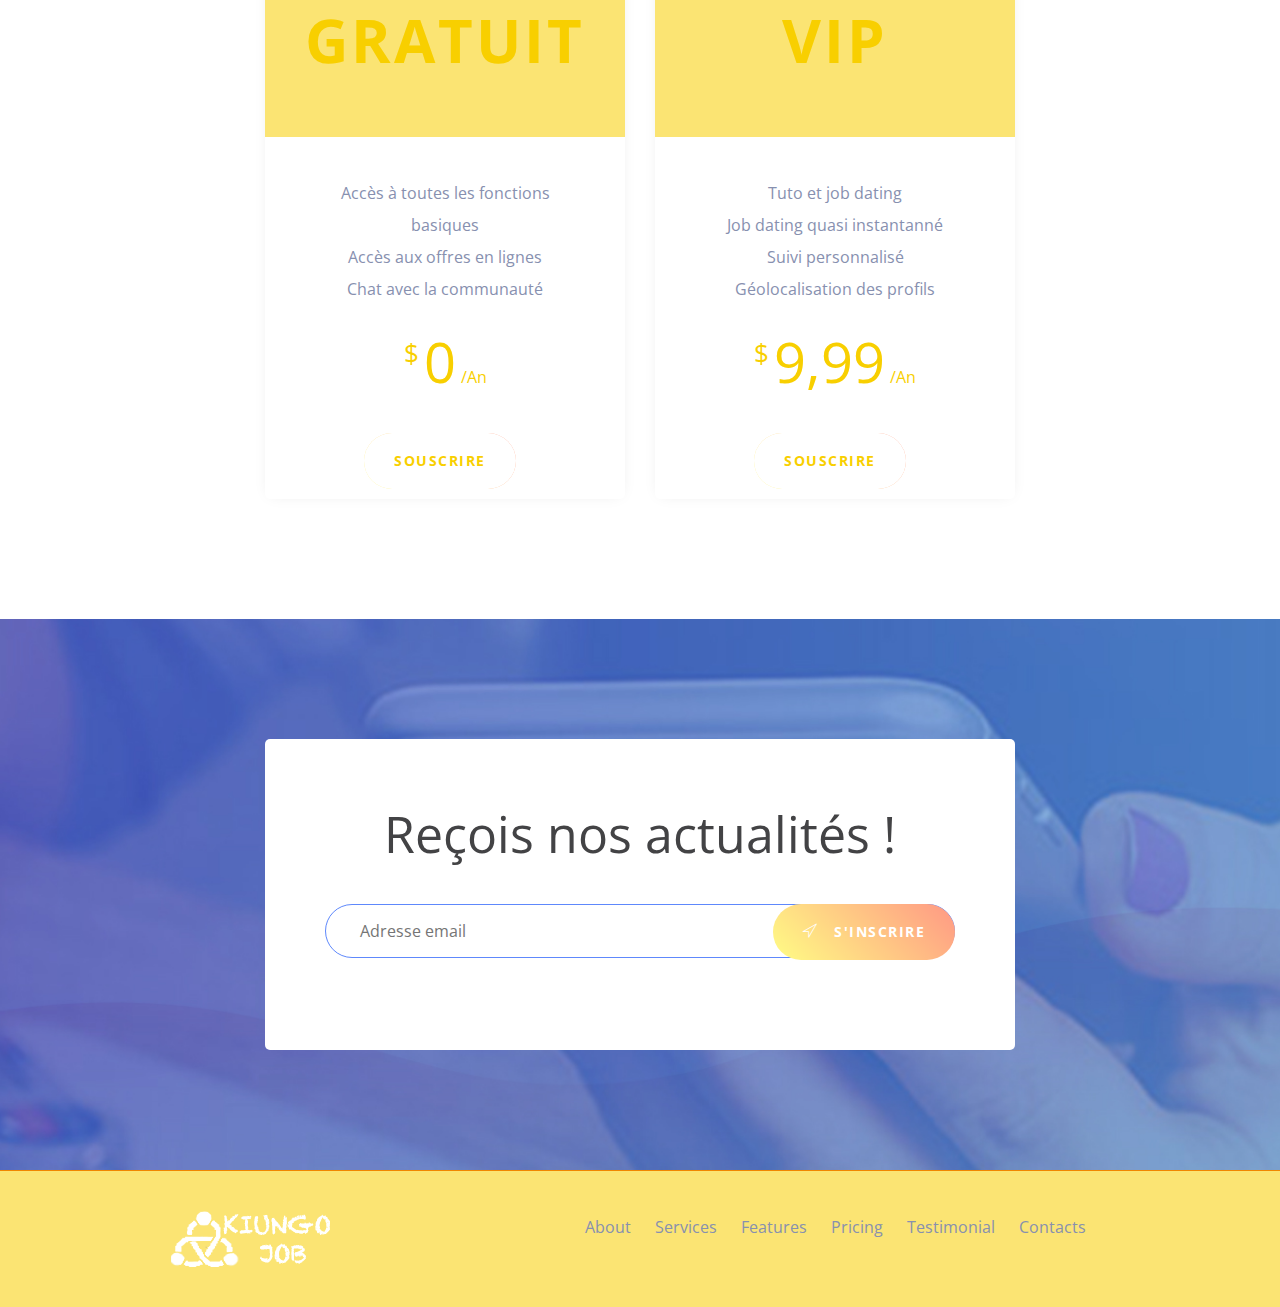
==== commit 3ec2c0f4: "text" ====
--- a/index.html
+++ b/index.html
@@ -183,7 +183,7 @@
 					</div>
 					<div class="hidden-xs hidden-sm col-md-4">
 						<figure class="mobile-image">
-							<img src="images/feature-image.png" alt="Feature Photo">
+							<img src="images/download-image.png" alt="Feature Photo">
 						</figure>
 					</div>
 					<div class="col-xs-12 col-sm-6 col-md-4">
@@ -430,7 +430,7 @@
 							<div class="price-body">
 								<ul>
 									<li>Accès à toutes les fonctions basiques</li>
-									<li>Installation facile</li>
+									<li>Accès aux offres en lignes </li>
 									<li>Chat avec la communauté</li>
 								</ul>
 							</div>
@@ -451,9 +451,10 @@
 							</div>
 							<div class="price-body">
 								<ul>
-									<li>Installation facile</li>
-									<li>Expériences garanties</li>
-									<li>Avantages uniques</li>
+									<li>Tuto et job dating</li>
+									<li> Job dating quasi instantanné </li>
+									<li>Suivi personnalisé </li>
+									<li> Géolocalisation des profils </li>
 								</ul>
 							</div>
 							<div class="price-rate">
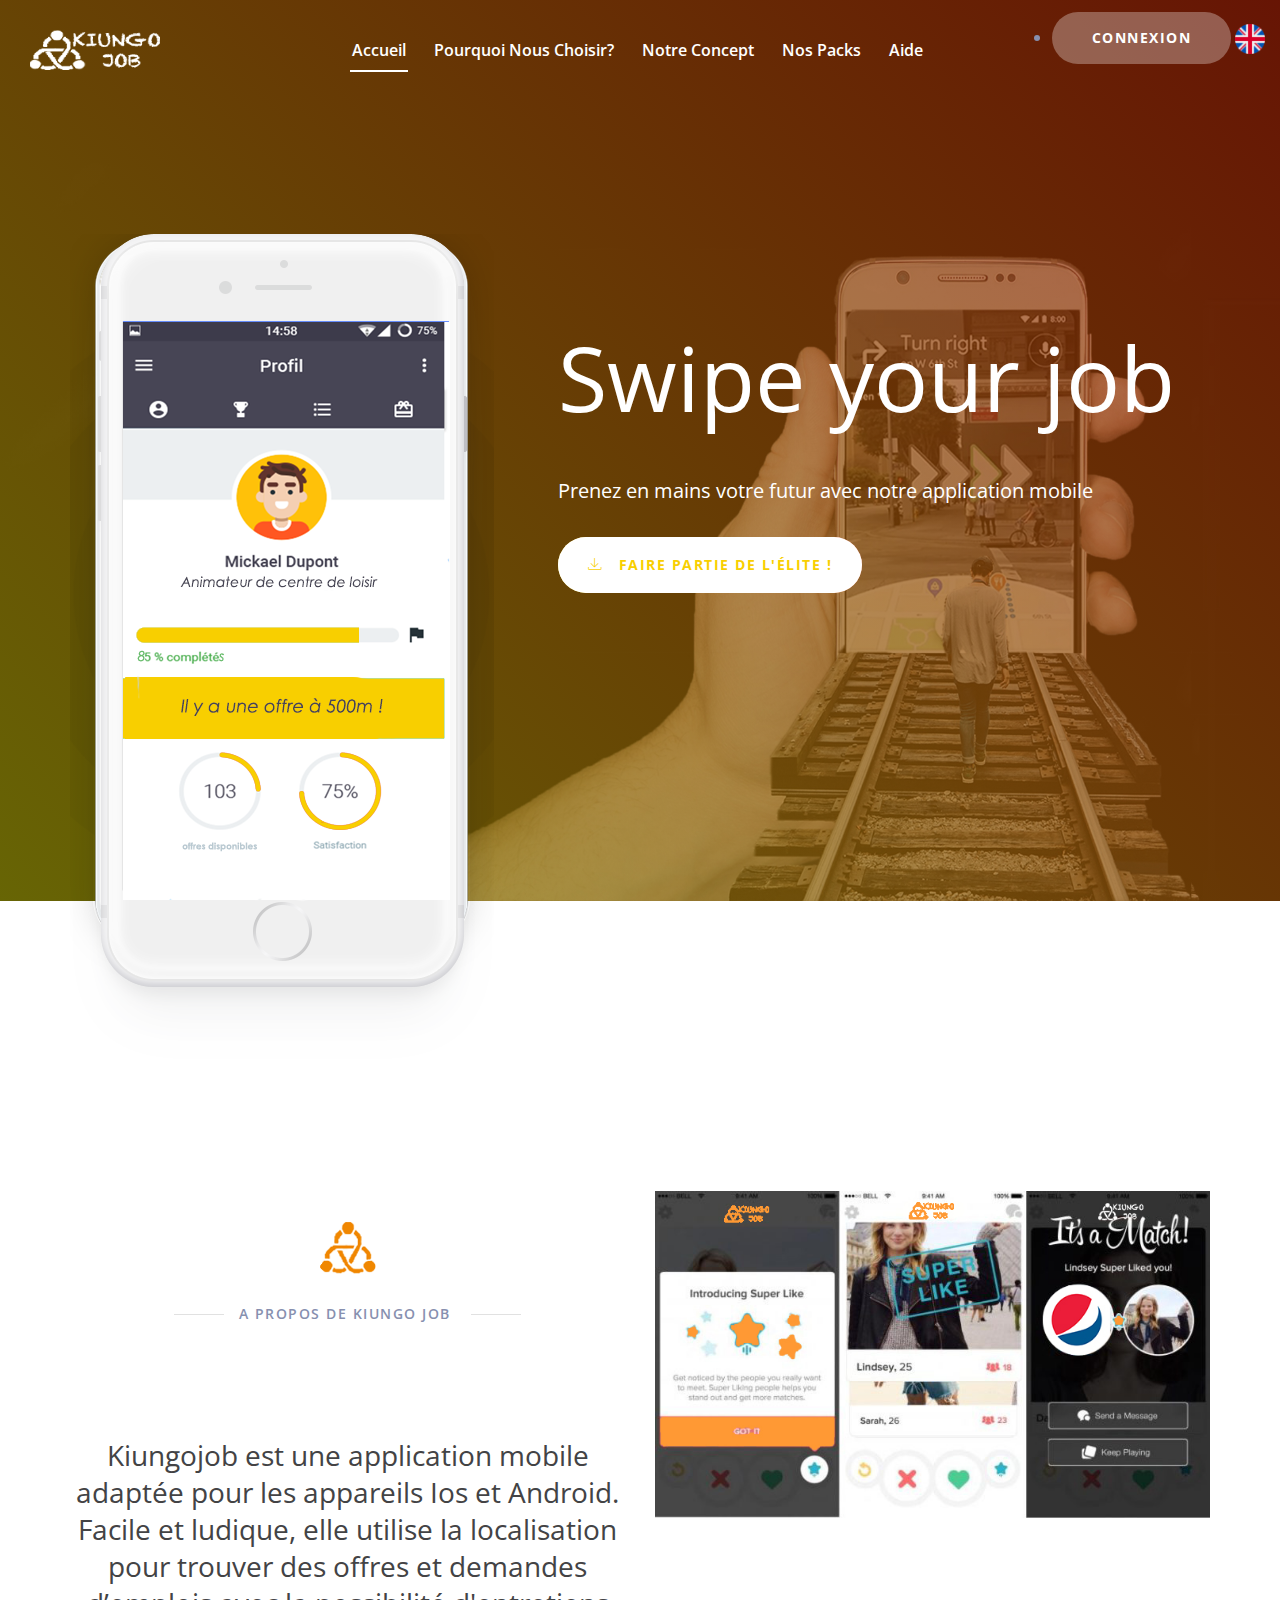
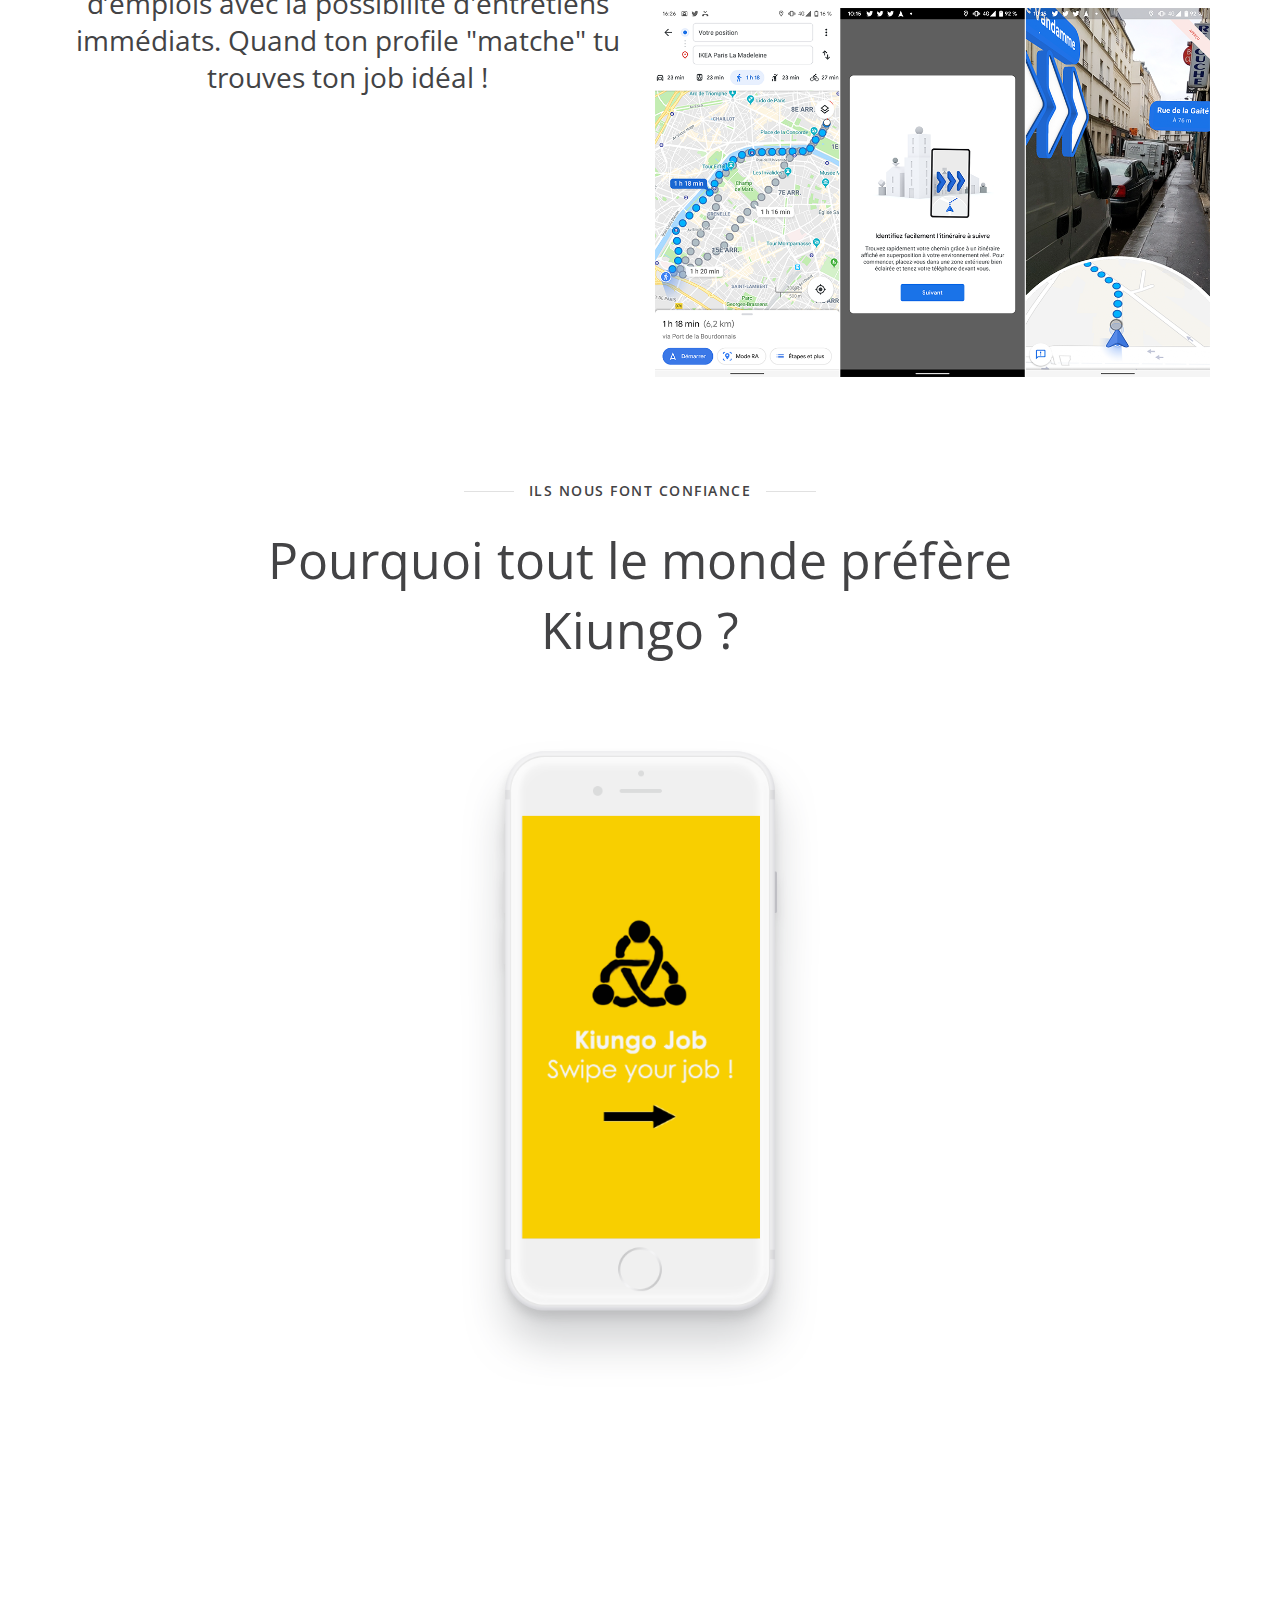
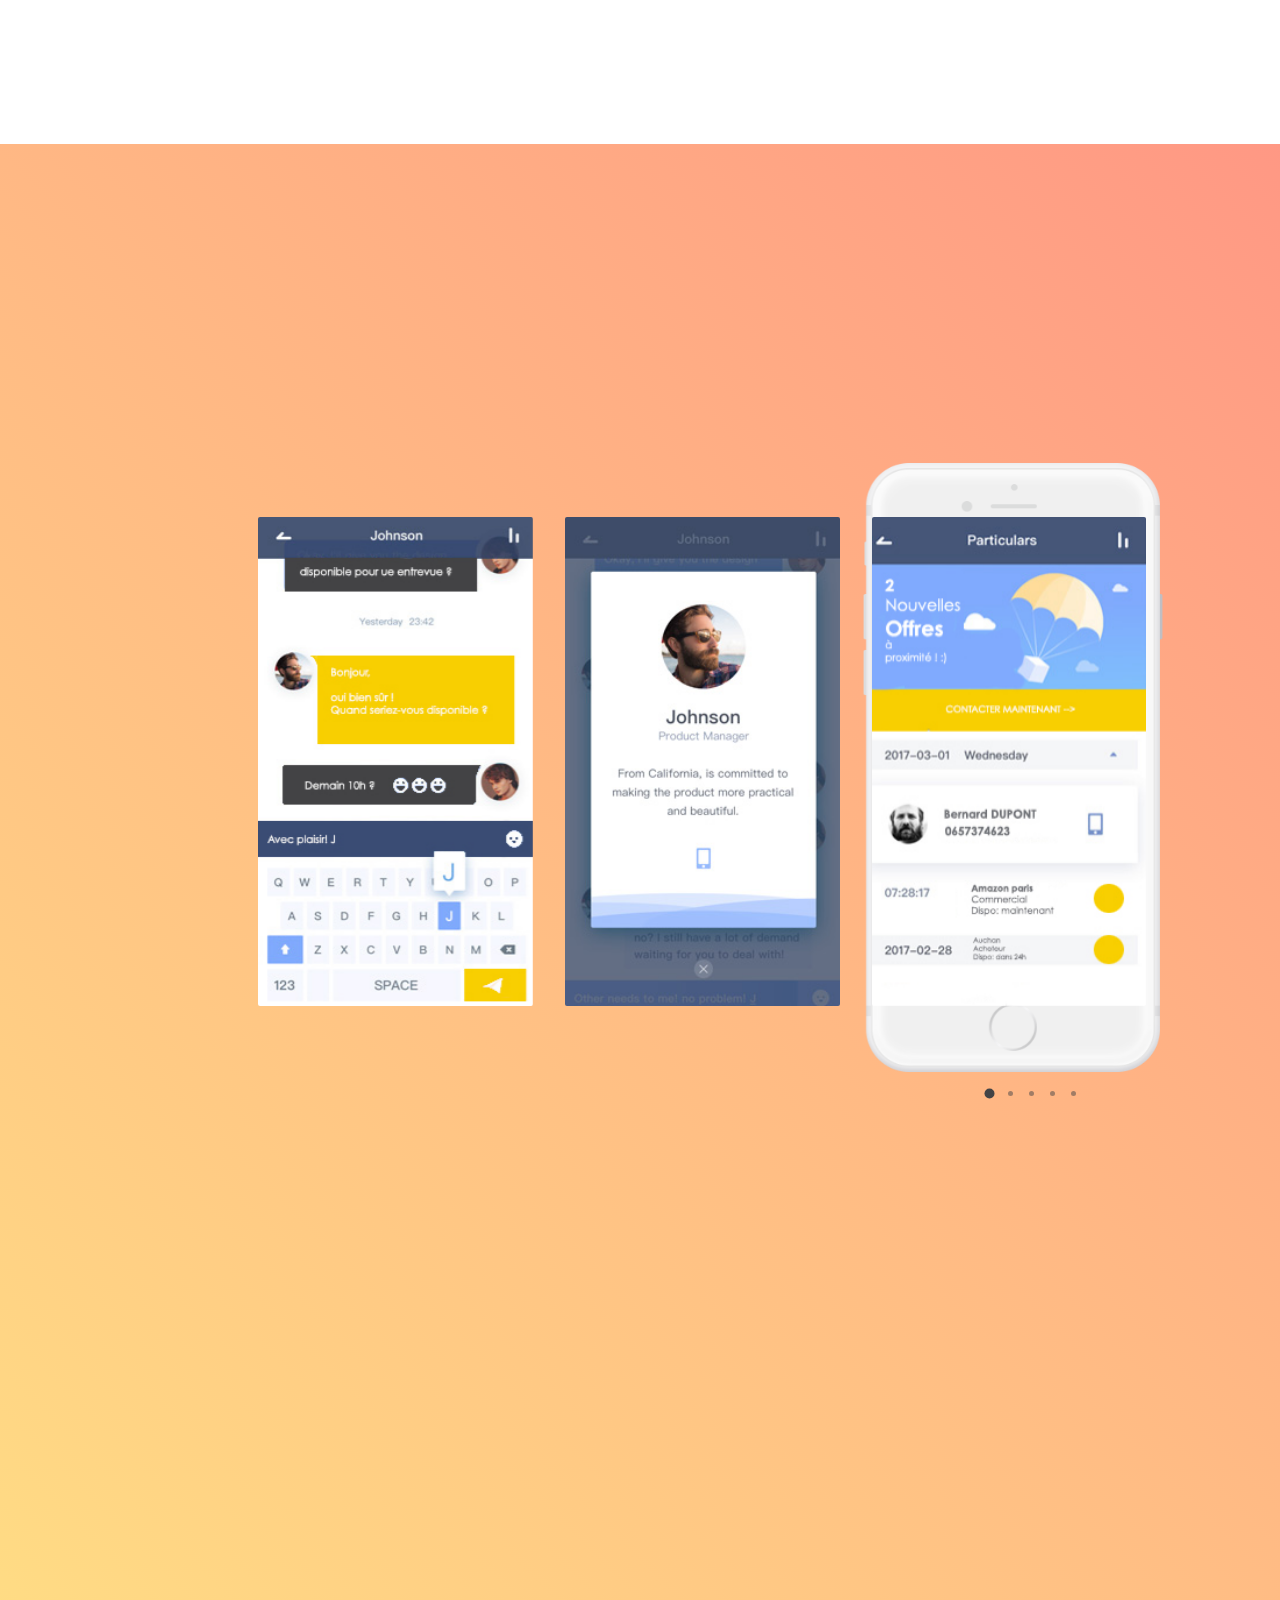
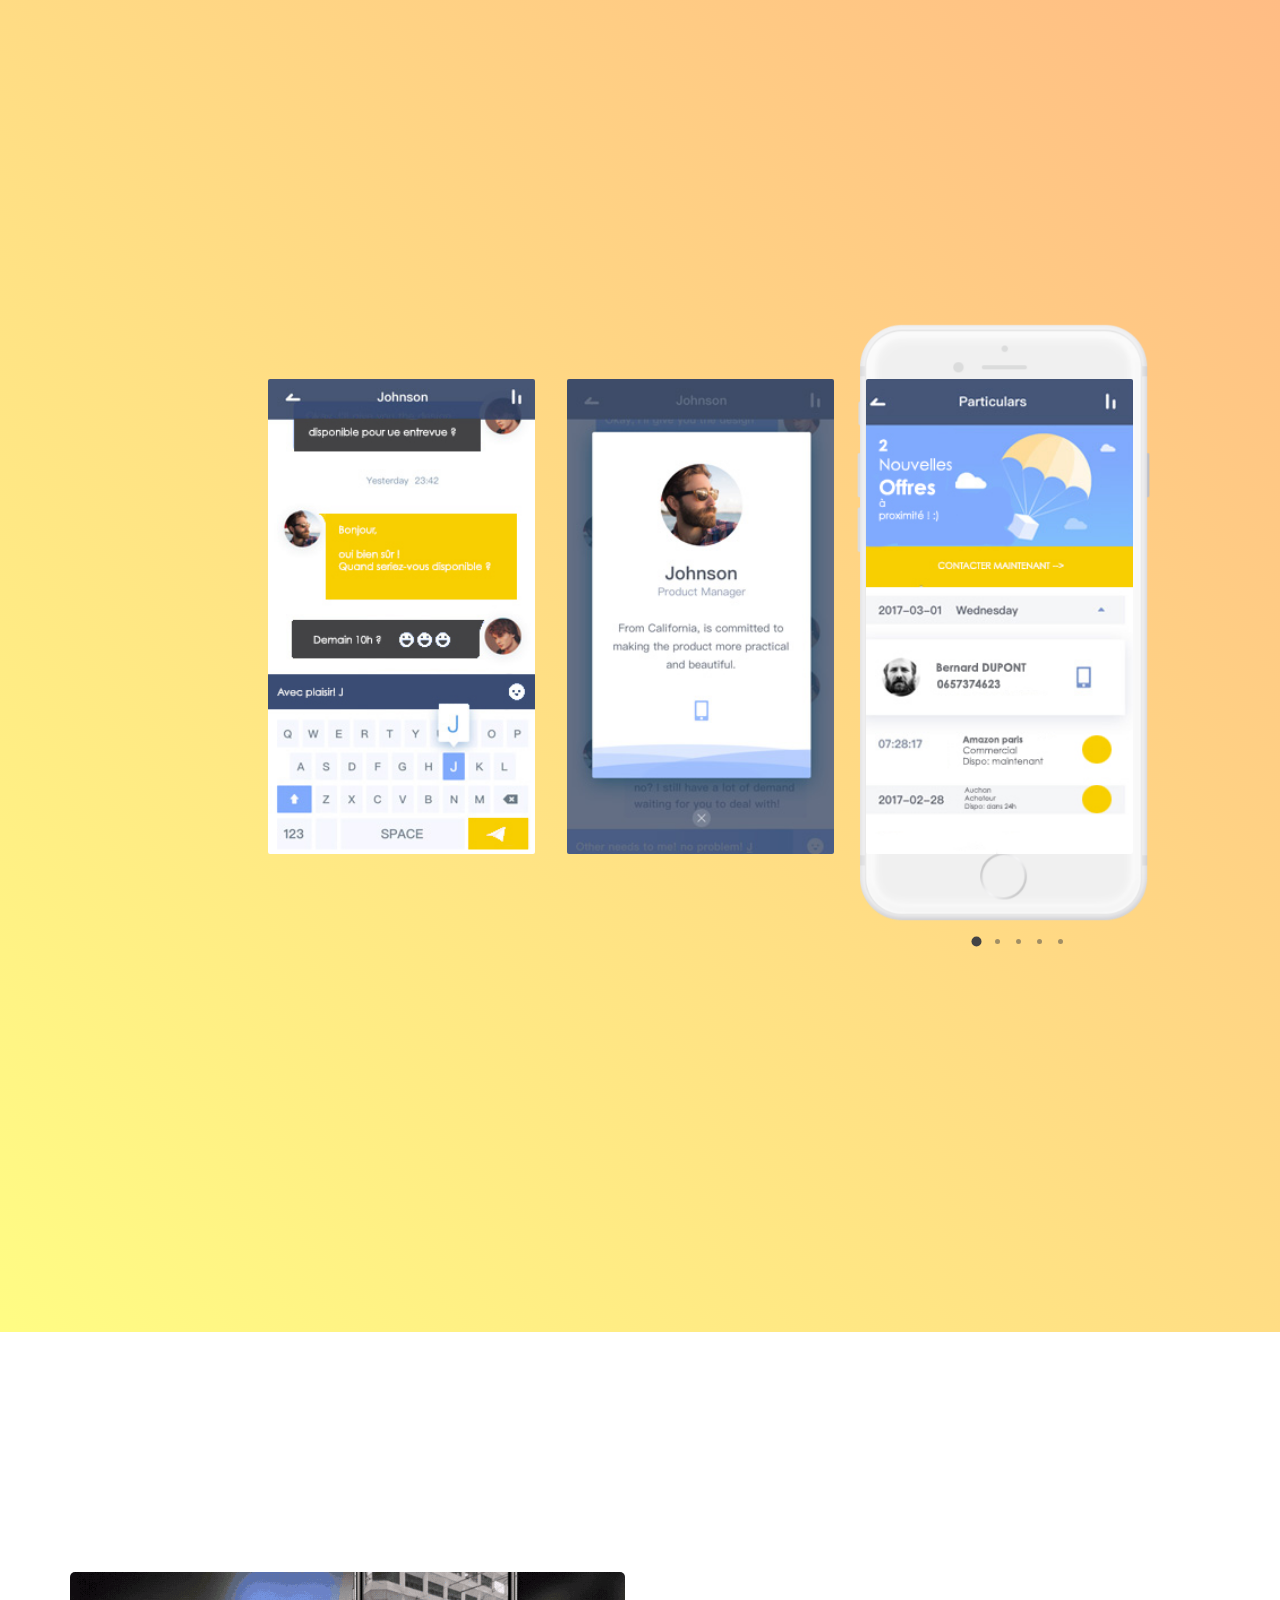
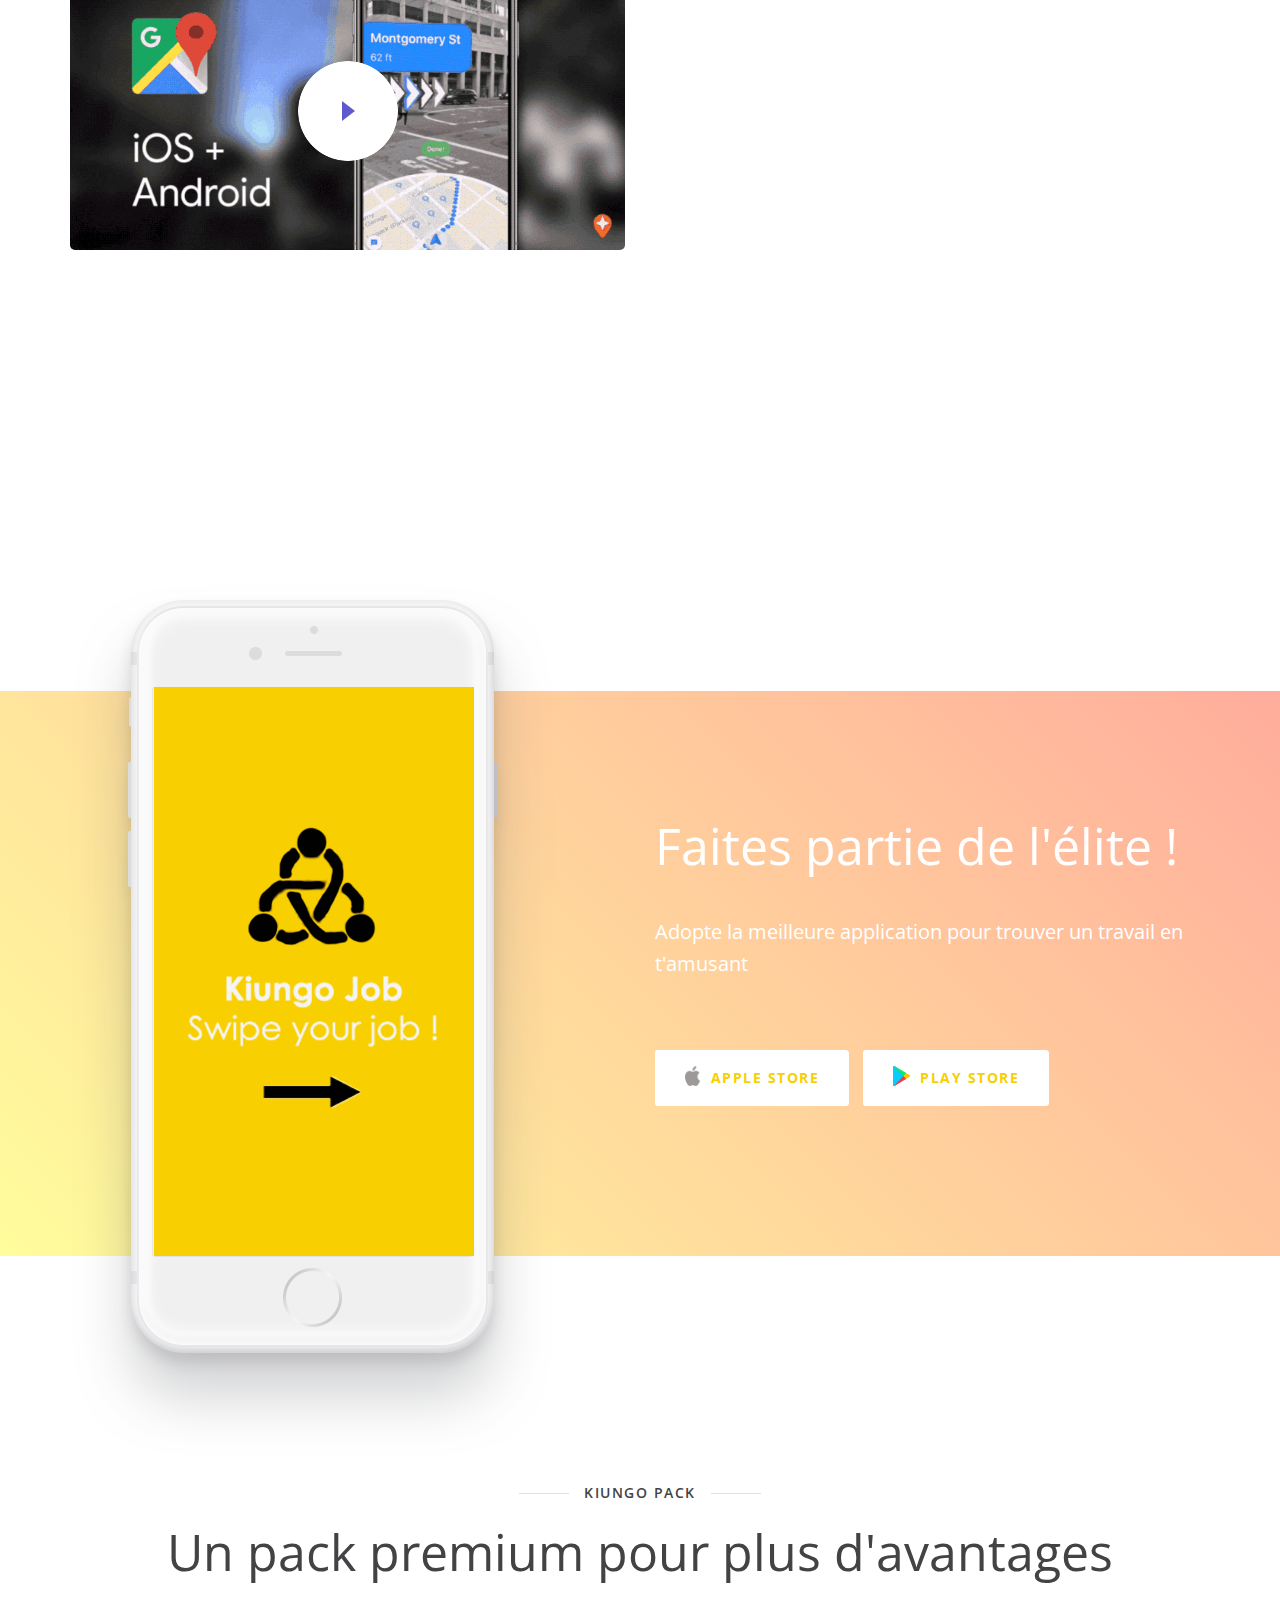
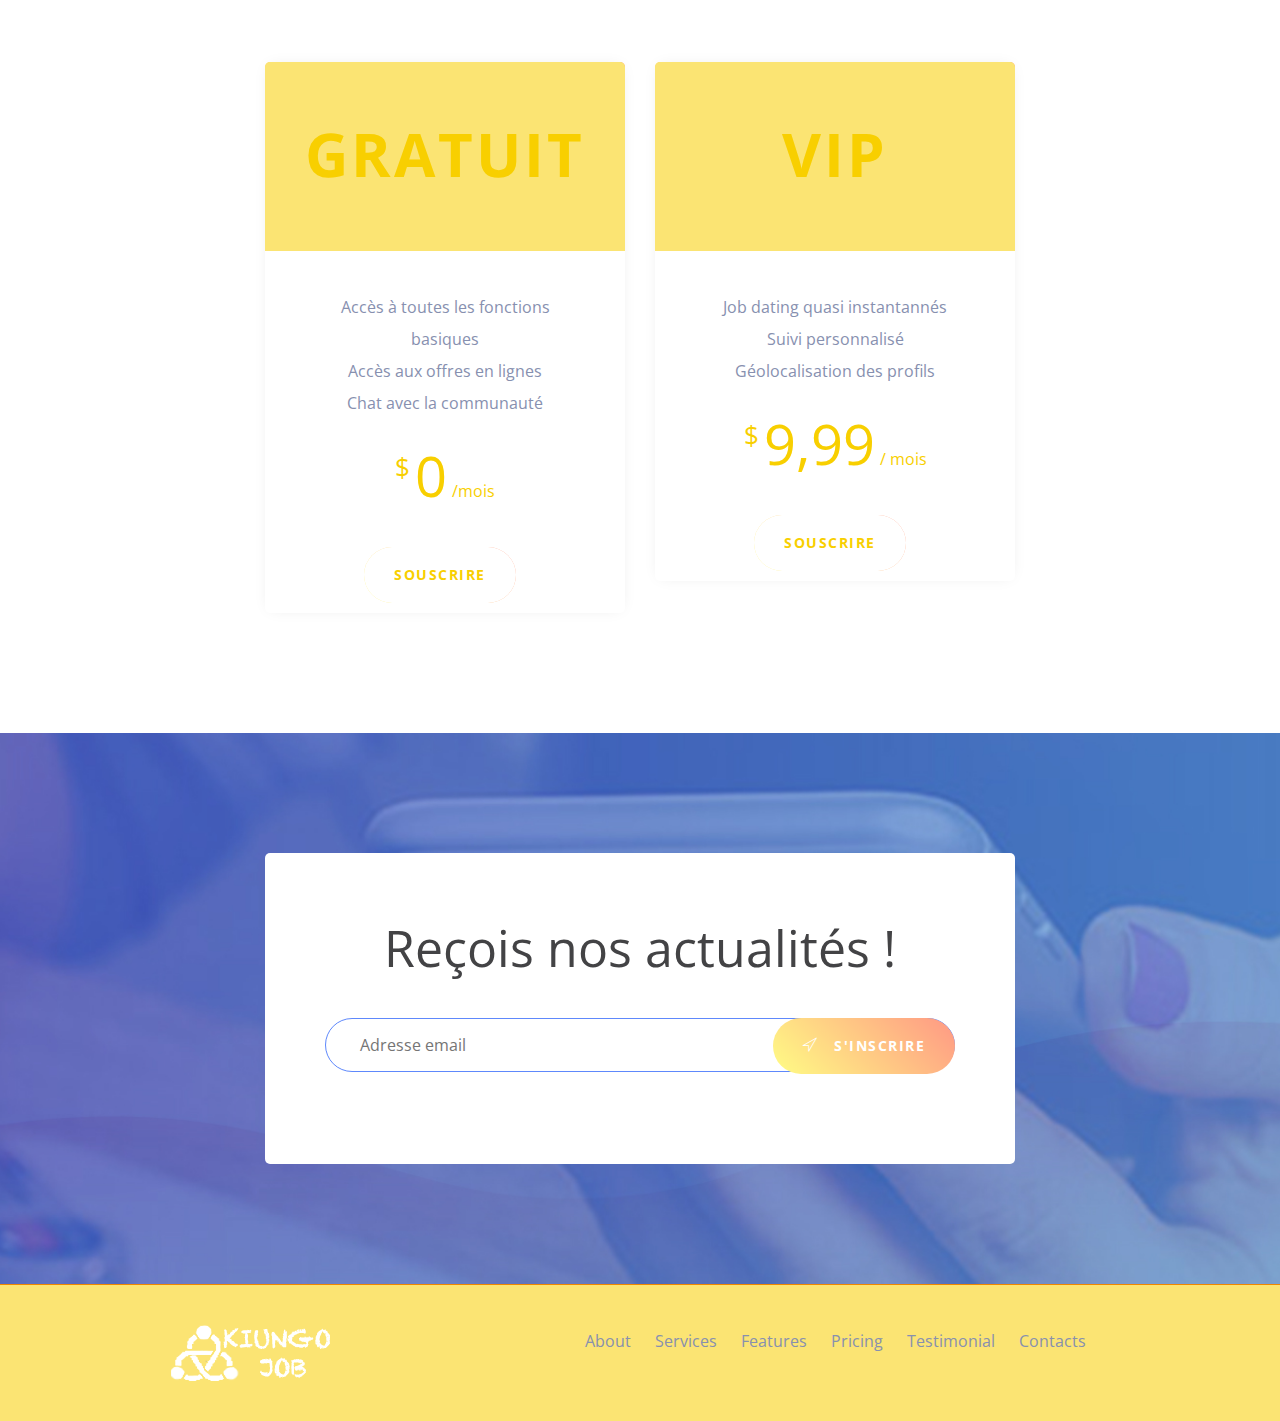
==== commit b860abfb: "text" ====
--- a/index.html
+++ b/index.html
@@ -51,9 +51,9 @@
 				<div class="collapse navbar-collapse" id="primary_menu">
 					<ul class="nav navbar-nav mainmenu">
 						<li class="active"><a href="#home_page">Accueil</a></li>
-						<li><a href="#features_page">Qui sommes-nous?</a></li>
-						<li><a href="#gallery_page">Essayez Kiungo</a></li>
-						<li><a href="#price_page">Pourquoi nous?</a></li>
+						<li><a href="#whyus_page">Pourquoi nous choisir?</a></li>
+						<li><a href="#gallery_page">Notre concept</a></li>
+						<li><a href="#price_page"> Nos packs </a></li>
 						<li><a href="#questions_page">Aide</a></li>
 					</ul>
 					<div class="right-button hidden-xs">
@@ -113,7 +113,7 @@
 								<div class="space-100"></div>
 								
 								<p2 class="blue-color">Kiungojob est une application mobile adaptée pour les appareils Ios et Android. 
-									Facile et ludique, elle utilise la localisation pour vous trouver des offres et demandes d’emplois avec la possibilité d'entretiens immédiat.
+									Facile et ludique, elle utilise la localisation pour  trouver des offres et demandes d’emplois avec la possibilité d'entretiens immédiats.
 									
 									Quand ton profile "matche" tu trouves ton job idéal ! 
 									
@@ -142,7 +142,7 @@
 		<!-- Progress-Area-End -->
 		
 	
-			
+			<section class="feature-area section-padding-top" id="whyus_page">
 			<div class="container">
 				<div class="row">
 					<div class="col-xs-12 col-sm-8 col-sm-offset-2">
@@ -207,13 +207,14 @@
 							<div class="box-icon">
 								<i class="fas fa-gamepad"></i>
 							</div>
-							<h4>Ludique et simple ! </h4>
+							<h4>Ludique et simple! </h4>
 							<p>Bousculons les codes et sortons de l'habituelle ennuyeuse recherche d'emplois. Prenez du plaisir à trouver un emploi qui vous convient de manière amusante et simplifiée.</p>
 						</div>
 						<div class="space-60"></div>
 					</div>
 				</div>
 			</div>
+		</section>
 		
 		<!-- Feature-Area-End -->
 		<!-- Testimonial-Area -->
@@ -262,8 +263,9 @@
 						<div class="space-20"></div>
 						<div class="desc wow fadeInUp" data-wow-delay="0.6s">
 						
-							<p3> Quel que soit le type d'emploi que tu rechrches, Kiungo Job est fait pour toi!
-							Il te suffit de te faire connaître! Présente-toi sous ton meilleur jour: sportif? Musicien ? Danseur? Fan de Harry Potter? Dis-nous tout sur toi afin de maximisertes chances d'être choisi pour qui tu es et ce que tu sais faire.</p3>
+							<p3> Quel que soit le type d'emploi que tu recherches, Kiungo Job est fait pour toi!
+							Il te suffit de te faire connaître! Présente-toi sous ton meilleur jour: sportif? Musicien ? Danseur? Fan de Harry Potter? Dis-nous tout sur toi afin de maximisertes chances d'être choisi pour qui tu es et ce que tu sais faire. N'oublies pas d'ajouter tes compétences et diplômes, ça aide ;))
+							</p3>
 						</div>
 						<div class="space-50"></div>
 						<a href="#" class="bttn-default wow fadeInUp" data-wow-delay="0.8s"> En savoir plus </a>
@@ -323,7 +325,7 @@
 						
 						<div class="space-0"></div>
 						<div class="desc wow fadeInUp" data-wow-delay="0.6s">
-							<p3> Vous cherchez un employé pour un long ou court terme ? Kiungo Job vous propose de mettre en avant votre entreprise et de remplir des fiches de postes claires et amusantes qui permettront aux recheurs d'emploi de matcher avec vous. </p3>
+							<p3> Vous cherchez un employé pour un long ou court terme ? Kiungo Job vous propose de mettre en avant votre entreprise et de remplir des fiches de postes claires et amusantes qui permettront aux chercheurs d'emploi de matcher avec vous. </p3>
 						</div>
 						<div class="space-50"></div>
 						<a href="#" class="bttn-default wow fadeInUp" data-wow-delay="0.8s"> En savoir plus </a>
@@ -365,7 +367,7 @@
 							<h3 class="dark-color wow fadeInUp" data-wow-delay="0.4s">La Géologolisation</h3>
 							<div class="space-20"></div>
 							<div class="desc wow fadeInUp" data-wow-delay="0.6s">
-								<p> Quand tu tu t'inscris sur KiungoJob, la géolocalisation te permettra de déterminer rapidement s'il y a une offre d'emploi située dans ton périmètre. Nous fournissons également les mêmes services pour les entreprises, en leur permettant de trouver rapidement leur futurs perle rare pour répondre à leurs besoins le plus rapidement possible.</p>
+								<p> Quand tu  t'inscris sur KiungoJob, la géolocalisation te permettra de déterminer rapidement s'il y a une offre d'emploi située dans ton périmètre. Nous fournissons également les mêmes services pour les entreprises, en leur permettant de trouver rapidement leur futurs perle rare pour répondre à leurs besoins le plus rapidement possible.</p>
 
 							</div>
 							<div class="space-50"></div>
@@ -412,7 +414,7 @@
 					<div class="col-xs-12">
 						<div class="page-title text-center">
 							<h5 class="title">Kiungo Pack</h5>
-							<h3 class="dark-color">Un Pack Premium pour plus davantages</h3>
+							<h3 class="dark-color">Un pack premium pour plus d'avantages</h3>
 							<div class="space-60"></div>
 						</div>
 					</div>
@@ -435,7 +437,7 @@
 								</ul>
 							</div>
 							<div class="price-rate">
-								<sup>&#36;</sup> <span class="rate">0</span> <small>/An</small>
+								<sup>&#36;</sup> <span class="rate">0</span> <small>/mois</small>
 							</div>
 							<a href="#" class="bttn-white">Souscrire</a>
 						</div>
@@ -451,14 +453,14 @@
 							</div>
 							<div class="price-body">
 								<ul>
-									<li>Tuto et job dating</li>
-									<li> Job dating quasi instantanné </li>
+									
+									<li> Job dating quasi instantannés </li>
 									<li>Suivi personnalisé </li>
 									<li> Géolocalisation des profils </li>
 								</ul>
 							</div>
 							<div class="price-rate">
-								<sup>&#36;</sup> <span class="rate">9,99</span> <small>/An</small>
+								<sup>&#36;</sup> <span class="rate">9,99</span> <small>/ mois </small>
 							</div>
 							<a href="#" class="bttn-white">Souscrire</a>
 						</div>
